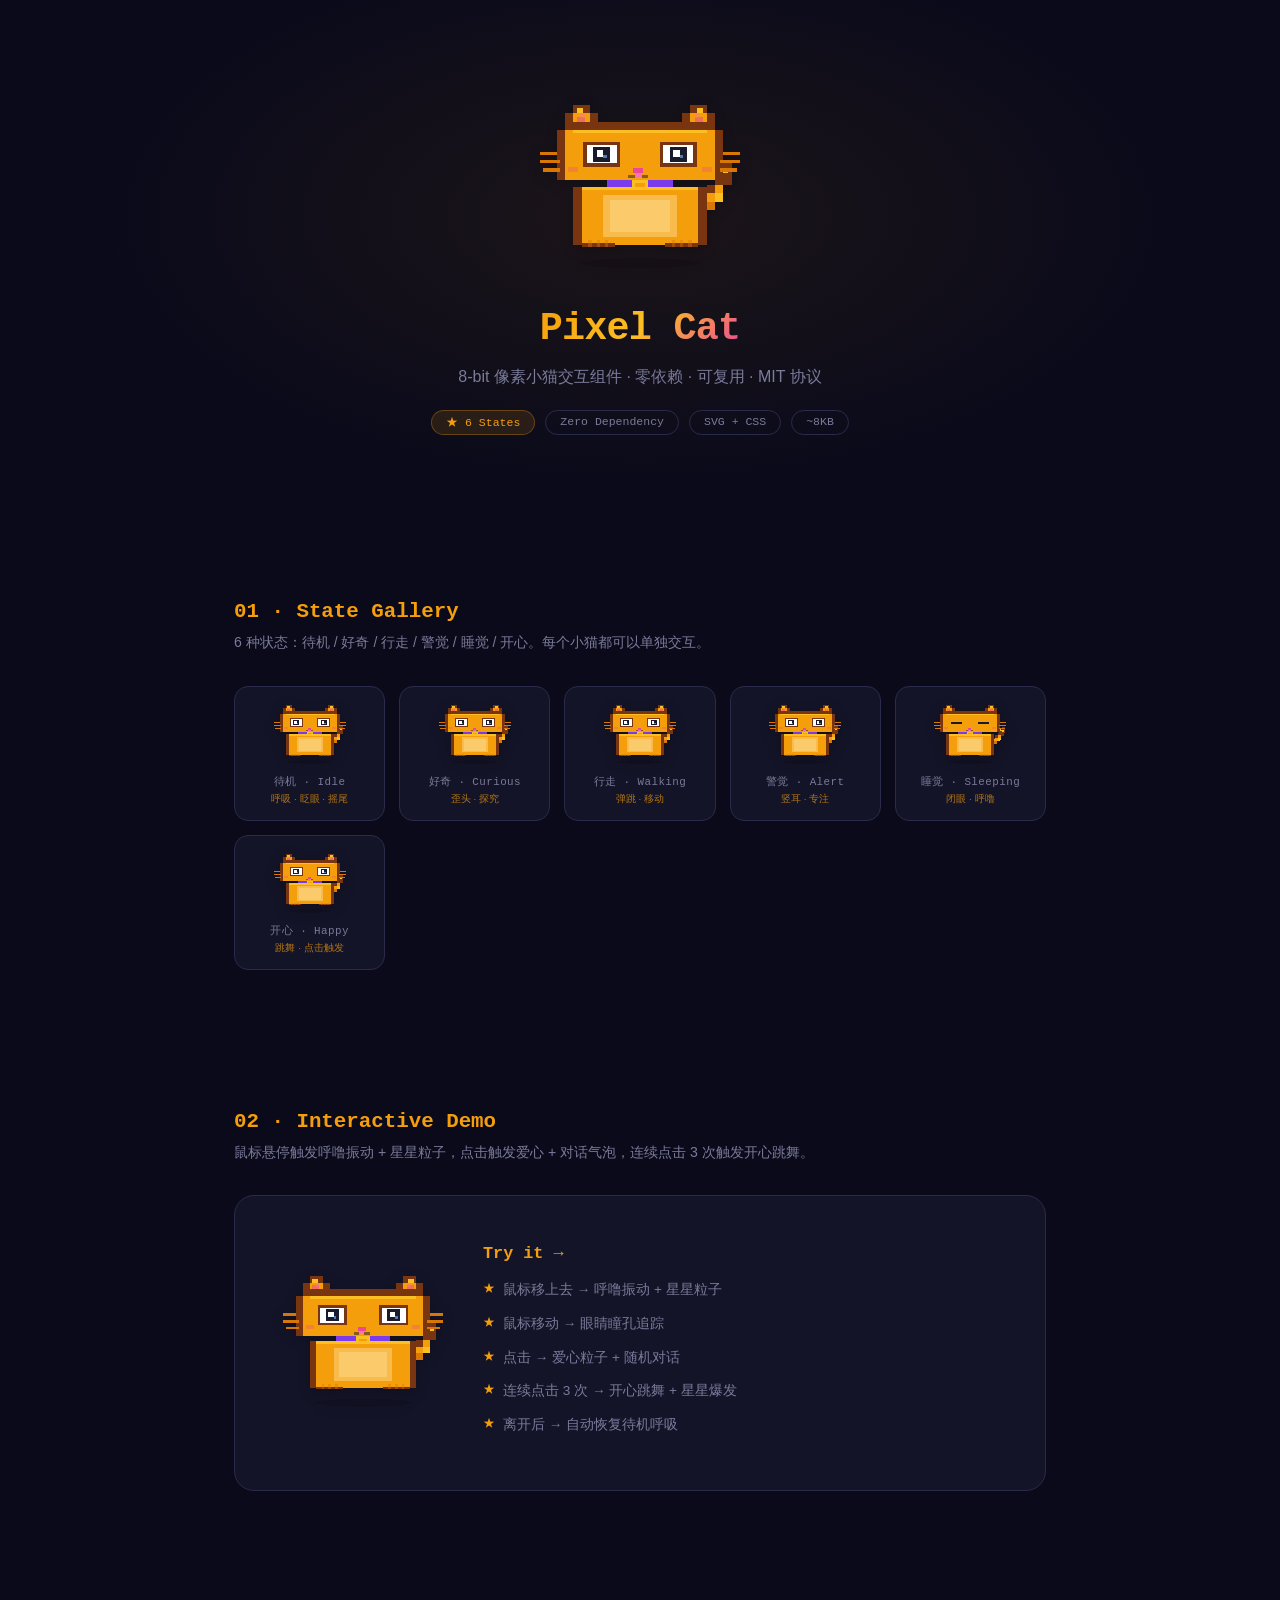
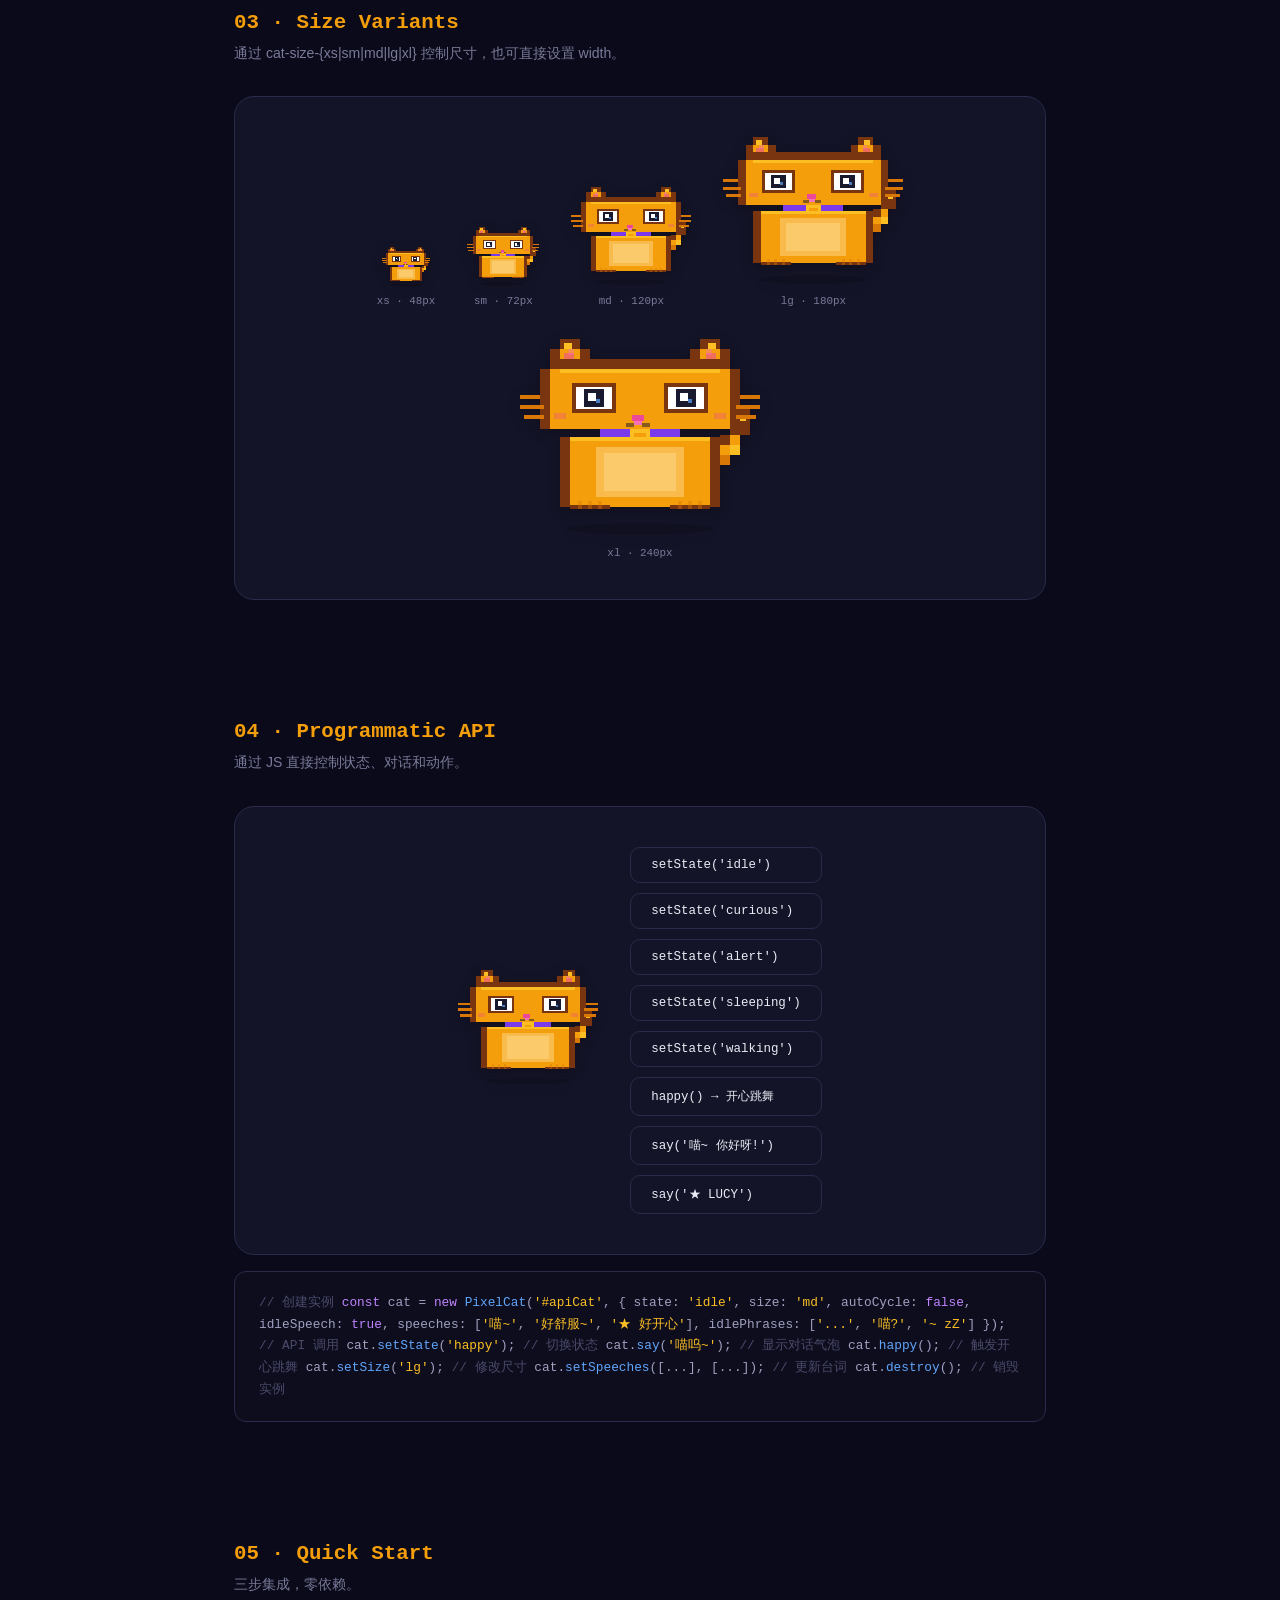
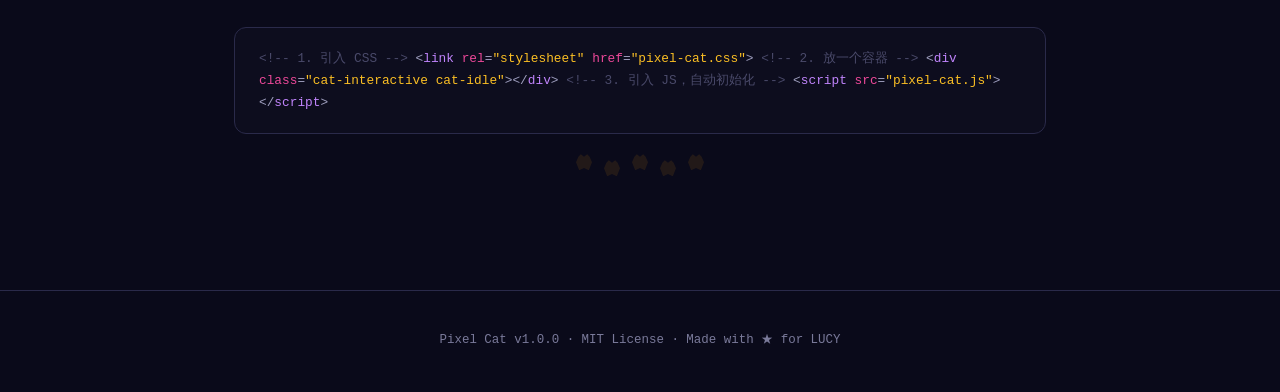
==== index.html @ ea70a4f9 "v1.0.0: 8-bit橘猫像素组件 - 基础版本 - 6种状态: idle/curious/walking/alert/sleeping/happy - 交互: 瞳孔追踪/呼噜振动/爱心粒子/星星" ====
<!DOCTYPE html>
<html lang="zh-CN">
<head>
<meta charset="UTF-8">
<meta name="viewport" content="width=device-width, initial-scale=1.0">
<title>Pixel Cat — 8-bit Interactive Pixel Cat Component</title>
<link rel="stylesheet" href="pixel-cat.css">
<style>
  * { margin: 0; padding: 0; box-sizing: border-box; }
  body {
    background: var(--pc-bg, #0a0a1a);
    color: var(--pc-text, #e8edf5);
    font-family: 'Inter', -apple-system, BlinkMacSystemFont, 'Segoe UI', sans-serif;
    min-height: 100vh;
    overflow-x: hidden;
  }

  /* ===== HERO ===== */
  .hero {
    display: flex;
    flex-direction: column;
    align-items: center;
    justify-content: center;
    min-height: 60vh;
    text-align: center;
    position: relative;
    overflow: hidden;
  }
  .hero-bg {
    position: absolute; inset: 0;
    background: radial-gradient(ellipse at 50% 40%, rgba(245,158,11,0.08), transparent 60%);
    z-index: 0;
  }
  .hero-cat {
    position: relative; z-index: 1;
    margin-bottom: 32px;
  }
  .hero-cat .cat-interactive { width: 200px; }
  .hero h1 {
    font-family: 'JetBrains Mono', 'Courier New', monospace;
    font-size: 2.4rem;
    font-weight: 800;
    letter-spacing: -0.02em;
    background: linear-gradient(135deg, #f59e0b 0%, #fbbf24 50%, #ec4899 100%);
    -webkit-background-clip: text;
    -webkit-text-fill-color: transparent;
    background-clip: text;
    margin-bottom: 12px;
    position: relative; z-index: 1;
  }
  .hero p {
    color: var(--pc-text-muted, #7a7a9a);
    font-size: 1rem;
    max-width: 540px;
    line-height: 1.7;
    position: relative; z-index: 1;
  }
  .hero-badges {
    display: flex; gap: 10px; margin-top: 20px;
    position: relative; z-index: 1;
  }
  .hero-badge {
    padding: 4px 14px;
    border-radius: 20px;
    font-family: 'JetBrains Mono', monospace;
    font-size: 0.72rem;
    border: 1px solid var(--pc-border, #2a2a4a);
    color: var(--pc-text-muted, #7a7a9a);
  }
  .hero-badge.accent {
    background: rgba(245,158,11,0.12);
    border-color: rgba(245,158,11,0.3);
    color: var(--pc-amber, #f59e0b);
  }

  /* ===== SECTIONS ===== */
  .section {
    max-width: 860px;
    margin: 0 auto;
    padding: 60px 24px;
  }
  .section-title {
    font-family: 'JetBrains Mono', 'Courier New', monospace;
    font-size: 1.3rem;
    font-weight: 700;
    color: var(--pc-amber, #f59e0b);
    margin-bottom: 8px;
  }
  .section-desc {
    color: var(--pc-text-muted, #7a7a9a);
    font-size: 0.88rem;
    margin-bottom: 32px;
    line-height: 1.6;
  }

  /* ===== STATES GALLERY ===== */
  #stateGallery { margin-bottom: 20px; }

  /* ===== INTERACTIVE DEMO ===== */
  .demo-area {
    display: flex;
    align-items: center;
    justify-content: center;
    gap: 40px;
    padding: 48px;
    background: var(--pc-bg-card, #141428);
    border: 1px solid var(--pc-border, #2a2a4a);
    border-radius: 20px;
    flex-wrap: wrap;
  }
  .demo-area .cat-interactive { width: 160px; }
  .demo-info {
    flex: 1; min-width: 240px;
  }
  .demo-info h3 {
    font-family: 'JetBrains Mono', monospace;
    font-size: 1.05rem;
    color: var(--pc-amber, #f59e0b);
    margin-bottom: 10px;
  }
  .demo-info ul {
    list-style: none;
    padding: 0;
  }
  .demo-info li {
    color: var(--pc-text-muted, #7a7a9a);
    font-size: 0.85rem;
    padding: 6px 0;
    padding-left: 20px;
    position: relative;
    line-height: 1.6;
  }
  .demo-info li::before {
    content: '★';
    position: absolute; left: 0;
    color: var(--pc-amber, #f59e0b);
    font-size: 0.75rem;
  }

  /* ===== SIZE SHOWCASE ===== */
  .size-row {
    display: flex;
    align-items: flex-end;
    justify-content: center;
    gap: 32px;
    padding: 40px;
    background: var(--pc-bg-card, #141428);
    border: 1px solid var(--pc-border, #2a2a4a);
    border-radius: 20px;
    flex-wrap: wrap;
  }
  .size-item {
    display: flex;
    flex-direction: column;
    align-items: center;
    gap: 8px;
  }
  .size-item span {
    font-family: 'JetBrains Mono', monospace;
    font-size: 0.68rem;
    color: var(--pc-text-muted, #7a7a9a);
  }

  /* ===== API DEMO ===== */
  .api-demo {
    display: flex;
    align-items: center;
    justify-content: center;
    gap: 32px;
    padding: 40px;
    background: var(--pc-bg-card, #141428);
    border: 1px solid var(--pc-border, #2a2a4a);
    border-radius: 20px;
    flex-wrap: wrap;
  }
  .api-cat .cat-interactive { width: 140px; }
  .api-buttons {
    display: flex;
    flex-direction: column;
    gap: 10px;
  }
  .api-btn {
    padding: 10px 20px;
    background: transparent;
    border: 1px solid var(--pc-border, #2a2a4a);
    border-radius: 10px;
    color: var(--pc-text, #e8edf5);
    font-family: 'JetBrains Mono', monospace;
    font-size: 0.78rem;
    cursor: pointer;
    transition: all 0.25s;
    text-align: left;
    white-space: nowrap;
  }
  .api-btn:hover {
    border-color: var(--pc-amber, #f59e0b);
    background: rgba(245,158,11,0.08);
    color: var(--pc-amber, #f59e0b);
    transform: translateX(4px);
  }
  .api-btn:active { transform: translateX(2px) scale(0.97); }

  /* ===== CODE BLOCK ===== */
  .code-block {
    background: #0d0d1e;
    border: 1px solid var(--pc-border, #2a2a4a);
    border-radius: 12px;
    padding: 20px 24px;
    font-family: 'JetBrains Mono', 'Courier New', monospace;
    font-size: 0.8rem;
    line-height: 1.7;
    color: #a0a0c0;
    overflow-x: auto;
    margin-top: 16px;
  }
  .code-block .k { color: #c084fc; }
  .code-block .s { color: #fbbf24; }
  .code-block .c { color: #4a4a6a; }
  .code-block .f { color: #60a5fa; }
  .code-block .n { color: #ec4899; }

  /* ===== FOOTER ===== */
  .footer {
    text-align: center;
    padding: 40px 24px;
    color: var(--pc-text-muted, #7a7a9a);
    font-size: 0.78rem;
    font-family: 'JetBrains Mono', monospace;
    border-top: 1px solid var(--pc-border, #2a2a4a);
    margin-top: 40px;
  }
  .footer a {
    color: var(--pc-amber, #f59e0b);
    text-decoration: none;
  }

  /* ===== PAW TRAIL DECORATION ===== */
  .paw-trail-deco {
    display: flex; gap: 12px; opacity: 0.1;
    justify-content: center;
    margin: 20px 0;
  }

  @media (max-width: 600px) {
    .hero h1 { font-size: 1.6rem; }
    .demo-area, .size-row, .api-demo { padding: 24px; }
  }
</style>
</head>
<body>

<!-- ===== HERO ===== -->
<div class="hero">
  <div class="hero-bg"></div>
  <div class="hero-cat">
    <div class="cat-interactive cat-idle" id="heroCat" data-pc-skip></div>
  </div>
  <h1>Pixel Cat</h1>
  <p>8-bit 像素小猫交互组件 · 零依赖 · 可复用 · MIT 协议</p>
  <div class="hero-badges">
    <span class="hero-badge accent">★ 6 States</span>
    <span class="hero-badge">Zero Dependency</span>
    <span class="hero-badge">SVG + CSS</span>
    <span class="hero-badge">~8KB</span>
  </div>
</div>

<!-- ===== STATE GALLERY ===== -->
<div class="section">
  <div class="section-title">01 · State Gallery</div>
  <p class="section-desc">6 种状态：待机 / 好奇 / 行走 / 警觉 / 睡觉 / 开心。每个小猫都可以单独交互。</p>
  <div id="stateGallery"></div>
</div>

<!-- ===== INTERACTIVE DEMO ===== -->
<div class="section">
  <div class="section-title">02 · Interactive Demo</div>
  <p class="section-desc">鼠标悬停触发呼噜振动 + 星星粒子，点击触发爱心 + 对话气泡，连续点击 3 次触发开心跳舞。</p>
  <div class="demo-area">
    <div class="cat-interactive cat-idle" id="demoCat" style="width:160px" data-pc-skip></div>
    <div class="demo-info">
      <h3>Try it →</h3>
      <ul>
        <li>鼠标移上去 → 呼噜振动 + 星星粒子</li>
        <li>鼠标移动 → 眼睛瞳孔追踪</li>
        <li>点击 → 爱心粒子 + 随机对话</li>
        <li>连续点击 3 次 → 开心跳舞 + 星星爆发</li>
        <li>离开后 → 自动恢复待机呼吸</li>
      </ul>
    </div>
  </div>
</div>

<!-- ===== SIZE VARIANTS ===== -->
<div class="section">
  <div class="section-title">03 · Size Variants</div>
  <p class="section-desc">通过 cat-size-{xs|sm|md|lg|xl} 控制尺寸，也可直接设置 width。</p>
  <div class="size-row">
    <div class="size-item"><div class="cat-interactive cat-idle cat-size-xs"></div><span>xs · 48px</span></div>
    <div class="size-item"><div class="cat-interactive cat-idle cat-size-sm"></div><span>sm · 72px</span></div>
    <div class="size-item"><div class="cat-interactive cat-idle cat-size-md"></div><span>md · 120px</span></div>
    <div class="size-item"><div class="cat-interactive cat-idle cat-size-lg"></div><span>lg · 180px</span></div>
    <div class="size-item"><div class="cat-interactive cat-idle cat-size-xl"></div><span>xl · 240px</span></div>
  </div>
</div>

<!-- ===== API DEMO ===== -->
<div class="section">
  <div class="section-title">04 · Programmatic API</div>
  <p class="section-desc">通过 JS 直接控制状态、对话和动作。</p>
  <div class="api-demo">
    <div class="api-cat">
      <div class="cat-interactive cat-idle" id="apiCat" style="width:140px" data-pc-skip></div>
    </div>
    <div class="api-buttons">
      <button class="api-btn" onclick="apiCat.setState('idle')">setState('idle')</button>
      <button class="api-btn" onclick="apiCat.setState('curious')">setState('curious')</button>
      <button class="api-btn" onclick="apiCat.setState('alert')">setState('alert')</button>
      <button class="api-btn" onclick="apiCat.setState('sleeping')">setState('sleeping')</button>
      <button class="api-btn" onclick="apiCat.setState('walking')">setState('walking')</button>
      <button class="api-btn" onclick="apiCat.happy()">happy() → 开心跳舞</button>
      <button class="api-btn" onclick="apiCat.say('喵~ 你好呀!')">say('喵~ 你好呀!')</button>
      <button class="api-btn" onclick="apiCat.say('★ LUCY')">say('★ LUCY')</button>
    </div>
  </div>
  <div class="code-block">
<span class="c">// 创建实例</span>
<span class="k">const</span> cat = <span class="k">new</span> <span class="f">PixelCat</span>(<span class="s">'#apiCat'</span>, {
  state: <span class="s">'idle'</span>,
  size: <span class="s">'md'</span>,
  autoCycle: <span class="k">false</span>,
  idleSpeech: <span class="k">true</span>,
  speeches: [<span class="s">'喵~'</span>, <span class="s">'好舒服~'</span>, <span class="s">'★ 好开心'</span>],
  idlePhrases: [<span class="s">'...'</span>, <span class="s">'喵?'</span>, <span class="s">'~ zZ'</span>]
});

<span class="c">// API 调用</span>
cat.<span class="f">setState</span>(<span class="s">'happy'</span>);      <span class="c">// 切换状态</span>
cat.<span class="f">say</span>(<span class="s">'喵呜~'</span>);          <span class="c">// 显示对话气泡</span>
cat.<span class="f">happy</span>();               <span class="c">// 触发开心跳舞</span>
cat.<span class="f">setSize</span>(<span class="s">'lg'</span>);          <span class="c">// 修改尺寸</span>
cat.<span class="f">setSpeeches</span>([...], [...]); <span class="c">// 更新台词</span>
cat.<span class="f">destroy</span>();             <span class="c">// 销毁实例</span>
  </div>
</div>

<!-- ===== QUICK START ===== -->
<div class="section">
  <div class="section-title">05 · Quick Start</div>
  <p class="section-desc">三步集成，零依赖。</p>
  <div class="code-block">
<span class="c">&lt;!-- 1. 引入 CSS --&gt;</span>
&lt;<span class="k">link</span> <span class="n">rel</span>=<span class="s">"stylesheet"</span> <span class="n">href</span>=<span class="s">"pixel-cat.css"</span>&gt;

<span class="c">&lt;!-- 2. 放一个容器 --&gt;</span>
&lt;<span class="k">div</span> <span class="n">class</span>=<span class="s">"cat-interactive cat-idle"</span>&gt;&lt;/<span class="k">div</span>&gt;

<span class="c">&lt;!-- 3. 引入 JS，自动初始化 --&gt;</span>
&lt;<span class="k">script</span> <span class="n">src</span>=<span class="s">"pixel-cat.js"</span>&gt;&lt;/<span class="k">script</span>&gt;
  </div>
  <div class="paw-trail-deco">
    <div class="paw-print"></div>
    <div class="paw-print"></div>
    <div class="paw-print"></div>
    <div class="paw-print"></div>
    <div class="paw-print"></div>
  </div>
</div>

<!-- ===== FOOTER ===== -->
<div class="footer">
  Pixel Cat v1.0.0 · MIT License · Made with ★ for LUCY
</div>

<script src="pixel-cat.js"></script>
<script>
  // Hero cat — auto cycle + idle speech
  var heroCat = new PixelCat('#heroCat', {
    state: 'idle',
    autoCycle: true,
    cycleInterval: 6000,
    idleSpeech: true,
    idleSpeechInterval: 8000
  });

  // Demo cat — full interactive (auto-init handles this, but explicit for clarity)
  var demoCat = new PixelCat('#demoCat', {
    state: 'idle',
    idleSpeech: true
  });

  // API demo cat
  var apiCat = new PixelCat('#apiCat', {
    state: 'idle',
    interactive: false,
    eyeTrack: false
  });

  // Build state gallery
  PixelCat.buildGallery('#stateGallery');

  console.log('%c★ Pixel Cat Demo loaded', 'color:#fbbf24;font-weight:bold;font-size:14px');
</script>

</body>
</html>
---- pixel-cat.css ----
/* ============================================
   PIXEL CAT — 8-bit Interactive Pixel Cat Component
   Version: 1.0.0
   License: MIT
   ============================================
   Usage: <link rel="stylesheet" href="pixel-cat.css">
   ============================================ */

/* ===== CSS VARIABLES (Override these to theme) ===== */
:root {
  --pc-amber-dark: #78350f;
  --pc-amber: #f59e0b;
  --pc-amber-light: #fbbf24;
  --pc-amber-pale: #fef3c7;
  --pc-pink: #ec4899;
  --pc-pink-light: #f472b6;
  --pc-purple: #7c3aed;
  --pc-eye-dark: #1a1a2e;
  --pc-eye-blue: #60a5fa;
  --pc-bg: #0a0a1a;
  --pc-bg-card: #141428;
  --pc-border: #2a2a4a;
  --pc-text: #e8edf5;
  --pc-text-muted: #7a7a9a;
}

/* ===== CRISP PIXEL RENDERING ===== */
.pixel-cat-svg {
  display: block;
  shape-rendering: crispEdges;
  -webkit-font-smoothing: none;
}
.pixel-cat-svg rect { shape-rendering: crispEdges; }

/* ===== DROP SHADOW ===== */
.pixel-cat-svg { filter: drop-shadow(0 3px 6px rgba(0,0,0,0.25)); }

/* ===== BODY PART ANIMATIONS ===== */
.cat-body { animation: cat-breathe 2.5s ease-in-out infinite; transform-origin: center bottom; }
.cat-tail { transform-origin: 90px 63px; animation: tail-wag 1.8s ease-in-out infinite; }
.cat-ear-l { animation: ear-twitch-l 5s ease-in-out infinite; transform-origin: 22px 10px; }
.cat-ear-r { animation: ear-twitch-r 5s ease-in-out infinite 0.7s; transform-origin: 95px 10px; }
.eye-open { animation: blink 4s ease-in-out infinite; }
.eye-closed { animation: blink-closed 4s ease-in-out infinite; opacity: 0; }
.cat-whisker-l { animation: whisker-l 3s ease-in-out infinite; transform-origin: 5px 34px; }
.cat-whisker-r { animation: whisker-r 3s ease-in-out infinite; transform-origin: 115px 34px; }

/* ===== KEYFRAMES — IDLE ANIMATIONS ===== */
@keyframes cat-breathe {
  0%, 100% { transform: translateY(0) scaleY(1); }
  50% { transform: translateY(-2px) scaleY(1.04); }
}
@keyframes tail-wag {
  0%, 100% { transform: rotate(-14deg); }
  50% { transform: rotate(20deg); }
}
@keyframes ear-twitch-l {
  0%, 82%, 100% { transform: rotate(0deg); }
  86% { transform: rotate(-9deg); }
  90% { transform: rotate(0deg); }
  93% { transform: rotate(-5deg); }
  96% { transform: rotate(0deg); }
}
@keyframes ear-twitch-r {
  0%, 82%, 100% { transform: rotate(0deg); }
  86% { transform: rotate(9deg); }
  90% { transform: rotate(0deg); }
  93% { transform: rotate(5deg); }
  96% { transform: rotate(0deg); }
}
@keyframes blink {
  0%, 85%, 100% { opacity: 1; }
  89%, 92% { opacity: 0; }
}
@keyframes blink-closed {
  0%, 85%, 100% { opacity: 0; }
  89%, 92% { opacity: 1; }
}
@keyframes whisker-l {
  0%, 100% { transform: rotate(0deg); }
  50% { transform: rotate(-5deg); }
}
@keyframes whisker-r {
  0%, 100% { transform: rotate(0deg); }
  50% { transform: rotate(5deg); }
}

/* ===== STATE VARIANTS ===== */
.cat-idle { animation: cat-breathe 2.5s ease-in-out infinite; }
.cat-walking { animation: cat-walk 0.5s ease-in-out infinite; }
.cat-curious { animation: cat-curious-tilt 1.5s ease-in-out infinite; transform-origin: center bottom; }
.cat-sleeping .eye-open { opacity: 0 !important; animation: none; }
.cat-sleeping .eye-closed { opacity: 1 !important; animation: none; }
.cat-sleeping .cat-body { animation: cat-sleep 3s ease-in-out infinite; }
.cat-sleeping .cat-tail { animation: none; transform: rotate(8deg); }
.cat-alert .cat-ear-l { animation: ear-alert-l 1s ease-in-out infinite; }
.cat-alert .cat-ear-r { animation: ear-alert-r 1s ease-in-out infinite; }
.cat-happy { animation: cat-happy-dance 0.8s ease-in-out infinite; }

@keyframes cat-walk {
  0%, 100% { transform: translateY(0) rotate(-2deg); }
  50% { transform: translateY(-6px) rotate(2deg); }
}
@keyframes cat-curious-tilt {
  0%, 100% { transform: rotate(0deg) translateY(0); }
  30% { transform: rotate(-9deg) translateY(-4px); }
  60% { transform: rotate(-4deg) translateY(-2px); }
}
@keyframes cat-sleep {
  0%, 100% { transform: translateY(0) scaleY(0.96); }
  50% { transform: translateY(2px) scaleY(1.05); }
}
@keyframes ear-alert-l {
  0%, 100% { transform: rotate(-14deg); }
  50% { transform: rotate(-20deg); }
}
@keyframes ear-alert-r {
  0%, 100% { transform: rotate(14deg); }
  50% { transform: rotate(20deg); }
}
@keyframes cat-happy-dance {
  0%, 100% { transform: translateY(0) rotate(0deg); }
  25% { transform: translateY(-10px) rotate(-4deg); }
  75% { transform: translateY(-10px) rotate(4deg); }
}

/* ===== INTERACTIVE WRAPPER ===== */
.cat-interactive {
  position: relative;
  cursor: pointer;
  user-select: none;
  display: inline-block;
  transition: filter 0.3s;
}
.cat-interactive:hover { filter: drop-shadow(0 6px 20px rgba(245,158,11,0.4)); }
.cat-interactive:hover .cat-tail { animation-duration: 0.8s !important; }
.cat-interactive:hover .cat-ear-l { animation-duration: 2s !important; }
.cat-interactive:hover .cat-ear-r { animation-duration: 2s !important; }
.cat-interactive:hover .cat-whisker-l { animation-duration: 1.5s !important; }
.cat-interactive:hover .cat-whisker-r { animation-duration: 1.5s !important; }
.cat-interactive:active .cat-body { transform: scaleY(0.95); }

/* ===== PURR VIBRATION (hover) ===== */
.cat-interactive.cat-purring { animation: cat-purr 0.08s ease-in-out infinite; }
@keyframes cat-purr {
  0%, 100% { transform: translateX(0); }
  50% { transform: translateX(1px); }
}

/* ===== HAPPY BOUNCE (click) ===== */
.cat-interactive.cat-petted .cat-body { animation: cat-happy-bounce 0.7s ease-out !important; }
@keyframes cat-happy-bounce {
  0% { transform: translateY(0) scaleY(1); }
  20% { transform: translateY(-20px) scaleY(1.08); }
  40% { transform: translateY(0) scaleY(0.92); }
  60% { transform: translateY(-10px) scaleY(1.04); }
  80% { transform: translateY(0) scaleY(0.98); }
  100% { transform: translateY(0) scaleY(1); }
}

/* ===== HEART PARTICLES ===== */
.heart-particle {
  position: absolute;
  width: 20px; height: 20px;
  pointer-events: none;
  z-index: 20;
  animation: heart-fly 1.5s ease-out forwards;
}
.heart-particle svg { width: 100%; height: 100%; }
@keyframes heart-fly {
  0% { opacity: 1; transform: translate(0,0) scale(0.3) rotate(-10deg); }
  20% { opacity: 1; transform: translate(var(--hx,0), -20px) scale(1.4) rotate(5deg); }
  100% { opacity: 0; transform: translate(var(--hx,0), -80px) scale(0.4) rotate(20deg); }
}

/* ===== STAR PARTICLES ===== */
.star-particle {
  position: absolute;
  width: 16px; height: 16px;
  pointer-events: none;
  z-index: 20;
  animation: star-fly 1s ease-out forwards;
}
.star-particle svg { width: 100%; height: 100%; }
@keyframes star-fly {
  0% { opacity: 1; transform: translate(0,0) scale(0) rotate(0deg); }
  30% { opacity: 1; transform: translate(var(--sx,0), var(--sy,0)) scale(1.5) rotate(180deg); }
  100% { opacity: 0; transform: translate(var(--sx,0), var(--sy,0)) scale(0.5) rotate(360deg); }
}

/* ===== SPEECH BUBBLE ===== */
.cat-speech {
  position: absolute;
  top: -38px; left: 50%;
  transform: translateX(-50%) translateY(4px);
  background: var(--pc-bg-card, #141428);
  border: 1.5px solid var(--pc-amber, #f59e0b);
  border-radius: 10px;
  padding: 5px 14px;
  font-size: 0.72rem;
  font-family: 'JetBrains Mono', 'Courier New', monospace;
  color: var(--pc-amber, #f59e0b);
  white-space: nowrap;
  opacity: 0;
  transition: opacity 0.3s, transform 0.3s;
  z-index: 20;
  pointer-events: none;
}
.cat-speech::after {
  content: '';
  position: absolute;
  bottom: -7px; left: 50%;
  transform: translateX(-50%);
  border: 7px solid transparent;
  border-top-color: var(--pc-amber, #f59e0b);
  border-bottom: 0;
}
.cat-interactive.cat-talking .cat-speech {
  opacity: 1;
  transform: translateX(-50%) translateY(0);
}

/* ===== PUPIL EYE-TRACKING ===== */
.cat-pupil-l, .cat-pupil-r {
  transition: transform 0.12s ease-out;
}

/* ===== PAW PRINT TRAIL (decorative) ===== */
.paw-trail {
  display: flex; gap: 12px; opacity: 0.15;
  margin: 12px 0;
  animation: paw-march 3s linear infinite;
}
.paw-print {
  width: 16px; height: 16px;
  background: var(--pc-amber, #f59e0b);
  clip-path: polygon(30% 0%, 50% 15%, 70% 0%, 85% 15%, 100% 50%, 80% 100%, 50% 85%, 20% 100%, 0% 50%, 15% 15%);
}
.paw-print:nth-child(even) { transform: translateY(6px); }
@keyframes paw-march {
  0% { opacity: 0.05; transform: translateX(0); }
  50% { opacity: 0.2; }
  100% { opacity: 0.05; transform: translateX(10px); }
}

/* ===== SLEEP Z PARTICLES ===== */
.sleep-z {
  font-family: 'Tektur', sans-serif;
  font-size: 1.2rem;
  color: var(--pc-amber-light, #fbbf24);
  animation: z-float 2.5s ease-out infinite;
}
.sleep-z:nth-child(2) { animation-delay: 0.8s; }
.sleep-z:nth-child(3) { animation-delay: 1.6s; }
@keyframes z-float {
  0% { opacity: 0; transform: translate(0, 0) scale(0.6); }
  20% { opacity: 1; }
  100% { opacity: 0; transform: translate(15px, -30px) scale(1.3); }
}

/* ===== STATE GALLERY (demo grid) ===== */
.cat-state-gallery {
  display: grid;
  grid-template-columns: repeat(auto-fit, minmax(130px, 1fr));
  gap: 14px;
  margin: 28px 0;
}
.cat-state-card {
  display: flex; flex-direction: column; align-items: center;
  padding: 18px 8px 14px;
  background: var(--pc-bg-card, #141428);
  border: 1px solid var(--pc-border, #2a2a4a);
  border-radius: 14px;
  transition: all 0.3s cubic-bezier(0.4,0,0.2,1);
  cursor: pointer;
  position: relative;
  overflow: hidden;
}
.cat-state-card:hover {
  border-color: var(--pc-amber, #f59e0b);
  transform: translateY(-6px) scale(1.04);
  box-shadow: 0 10px 28px rgba(245,158,11,0.14);
}
.cat-state-card:hover .cat-state-bg { opacity: 1; }
.cat-state-card:hover .cat-state-svg { filter: drop-shadow(0 2px 8px rgba(245,158,11,0.3)); }
.cat-state-bg {
  position: absolute; inset: 0;
  background: radial-gradient(ellipse at center, rgba(245,158,11,0.1), transparent 70%);
  opacity: 0; transition: opacity 0.4s;
}
.cat-state-card .cat-state-svg {
  width: 72px; height: auto;
  position: relative; z-index: 1;
  transition: filter 0.3s;
}
.cat-state-card .cat-state-label {
  margin-top: 10px;
  font-family: 'JetBrains Mono', 'Courier New', monospace;
  font-size: 0.68rem;
  color: var(--pc-text-muted, #7a7a9a);
  text-align: center;
  letter-spacing: 0.04em;
  z-index: 1;
}
.cat-state-card .cat-state-sub {
  margin-top: 3px;
  font-size: 0.62rem;
  color: var(--pc-amber, #f59e0b);
  opacity: 0.7;
  z-index: 1;
}

/* ===== SIZE VARIANTS ===== */
.cat-size-xs { width: 48px; }
.cat-size-sm { width: 72px; }
.cat-size-md { width: 120px; }
.cat-size-lg { width: 180px; }
.cat-size-xl { width: 240px; }

/* ===== REDUCED MOTION ===== */
@media (prefers-reduced-motion: reduce) {
  .cat-body, .cat-tail, .cat-ear-l, .cat-ear-r,
  .eye-open, .eye-closed, .cat-whisker-l, .cat-whisker-r,
  .cat-idle, .cat-walking, .cat-curious, .cat-happy,
  .cat-interactive.cat-purring, .paw-trail, .sleep-z {
    animation: none !important;
  }
}
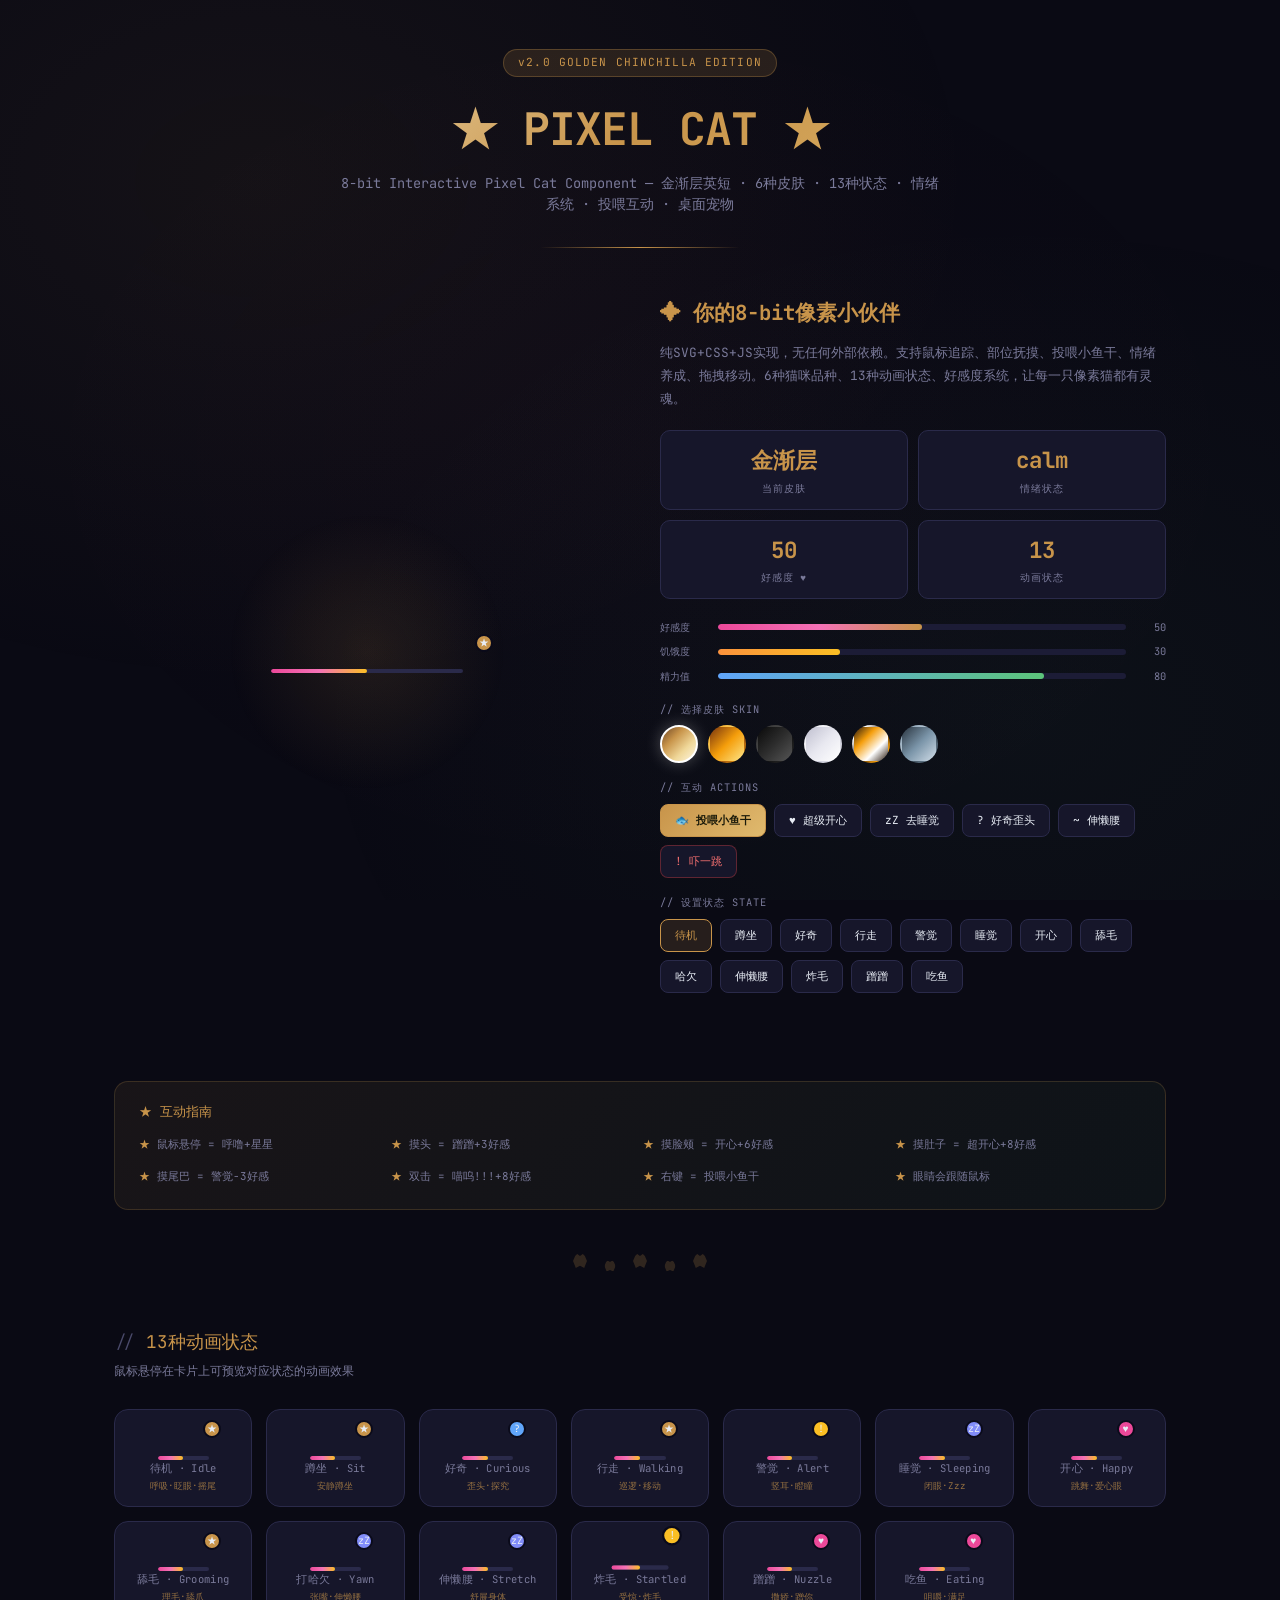
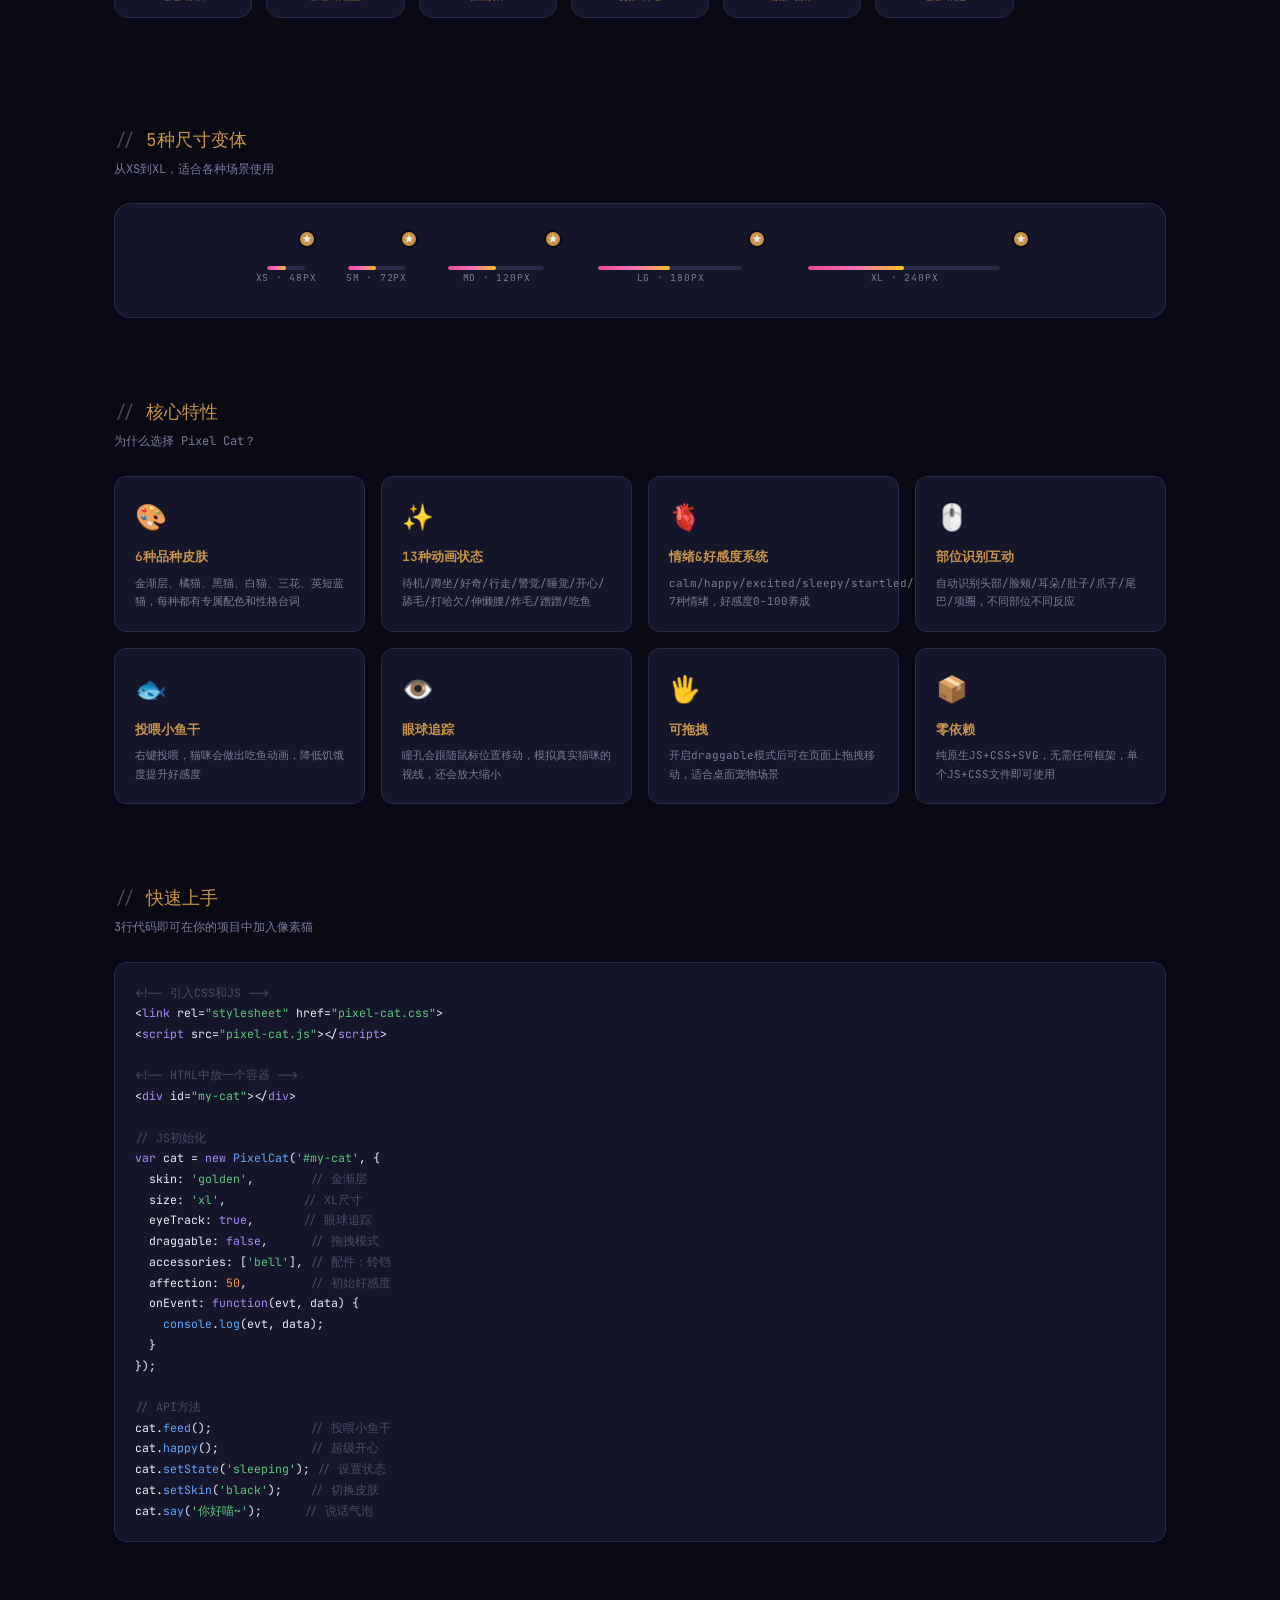
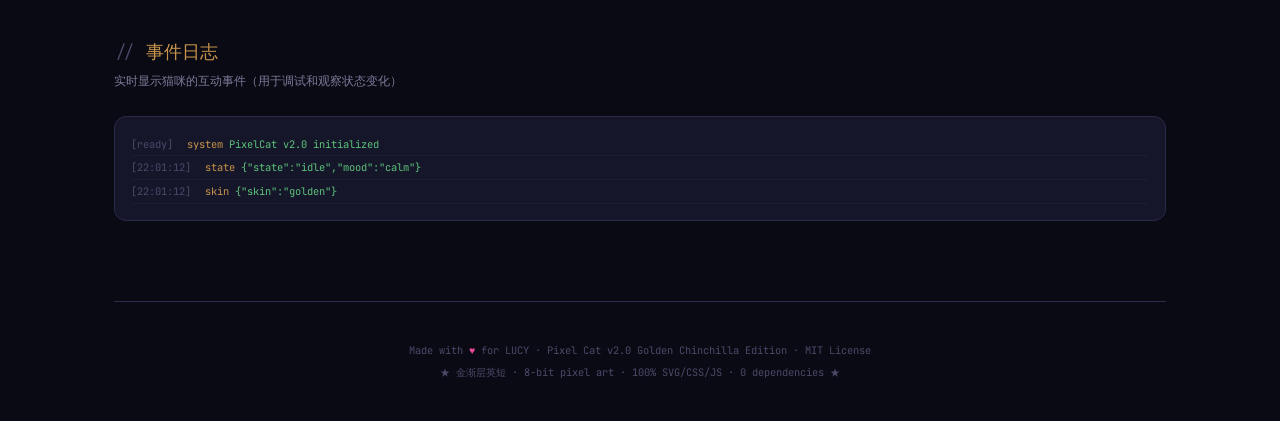
==== commit 1800d6a2: "feat: v2.0.0 Golden Chinchilla Edition 金渐层版 - 视觉: 金渐层英短设计(金色渐变毛发/祖母绿大眼/圆脸胖腮/白手套/红项圈金铃铛/M字纹/尾环) - 皮肤:" ====
--- a/index.html
+++ b/index.html
@@ -1,152 +1,360 @@
+<!-- Generated by Trae Work -->
 <!DOCTYPE html>
 <html lang="zh-CN">
 <head>
 <meta charset="UTF-8">
 <meta name="viewport" content="width=device-width, initial-scale=1.0">
-<title>Pixel Cat — 8-bit Interactive Pixel Cat Component</title>
+<title>★ Pixel Cat v2.0 — Golden Chinchilla Edition</title>
 <link rel="stylesheet" href="pixel-cat.css">
 <style>
+  @import url('https://fonts.googleapis.com/css2?family=JetBrains+Mono:wght@300;400;600;700&display=swap');
+
   * { margin: 0; padding: 0; box-sizing: border-box; }
+
+  :root {
+    --bg-deep: #0a0a14;
+    --bg-main: #0f0f1e;
+    --bg-card: #16162a;
+    --bg-card2: #1c1c36;
+    --border: #2a2a4a;
+    --gold: #c8944a;
+    --gold-light: #e0ba6e;
+    --gold-pale: #f0d89a;
+    --gold-cream: #f8ecc8;
+    --emerald: #5cc47a;
+    --pink: #ec4899;
+    --blue: #60a5fa;
+    --purple: #a78bfa;
+    --orange: #fb923c;
+    --text: #e8edf5;
+    --text-muted: #7a7a9a;
+    --text-dim: #4a4a6a;
+  }
+
+  html { scroll-behavior: smooth; }
+
   body {
-    background: var(--pc-bg, #0a0a1a);
-    color: var(--pc-text, #e8edf5);
-    font-family: 'Inter', -apple-system, BlinkMacSystemFont, 'Segoe UI', sans-serif;
+    font-family: 'JetBrains Mono', 'Courier New', monospace;
+    background: var(--bg-deep);
+    color: var(--text);
+    line-height: 1.6;
     min-height: 100vh;
     overflow-x: hidden;
   }
 
-  /* ===== HERO ===== */
-  .hero {
-    display: flex;
-    flex-direction: column;
-    align-items: center;
-    justify-content: center;
-    min-height: 60vh;
+  /* Starfield background */
+  body::before {
+    content: '';
+    position: fixed; inset: 0;
+    background:
+      radial-gradient(ellipse at 20% 20%, rgba(200,148,74,0.06), transparent 50%),
+      radial-gradient(ellipse at 80% 80%, rgba(92,196,122,0.04), transparent 50%),
+      radial-gradient(ellipse at 50% 50%, rgba(236,72,153,0.02), transparent 70%);
+    pointer-events: none; z-index: 0;
+  }
+
+  .container {
+    max-width: 1100px;
+    margin: 0 auto;
+    padding: 0 24px;
+    position: relative; z-index: 1;
+  }
+
+  /* ===== HEADER ===== */
+  header {
+    padding: 48px 0 32px;
     text-align: center;
     position: relative;
-    overflow: hidden;
-  }
-  .hero-bg {
-    position: absolute; inset: 0;
-    background: radial-gradient(ellipse at 50% 40%, rgba(245,158,11,0.08), transparent 60%);
-    z-index: 0;
-  }
-  .hero-cat {
-    position: relative; z-index: 1;
-    margin-bottom: 32px;
-  }
-  .hero-cat .cat-interactive { width: 200px; }
-  .hero h1 {
-    font-family: 'JetBrains Mono', 'Courier New', monospace;
-    font-size: 2.4rem;
-    font-weight: 800;
-    letter-spacing: -0.02em;
-    background: linear-gradient(135deg, #f59e0b 0%, #fbbf24 50%, #ec4899 100%);
+  }
+  header::after {
+    content: '';
+    position: absolute; bottom: 0; left: 50%;
+    transform: translateX(-50%);
+    width: 200px; height: 1px;
+    background: linear-gradient(90deg, transparent, var(--gold), transparent);
+  }
+  .version-badge {
+    display: inline-block;
+    padding: 4px 14px;
+    background: rgba(200,148,74,0.15);
+    border: 1px solid rgba(200,148,74,0.3);
+    border-radius: 20px;
+    font-size: 0.7rem;
+    color: var(--gold);
+    letter-spacing: 0.1em;
+    margin-bottom: 16px;
+  }
+  h1 {
+    font-size: clamp(1.8rem, 5vw, 2.8rem);
+    font-weight: 700;
+    background: linear-gradient(135deg, var(--gold-cream), var(--gold), var(--gold-light));
     -webkit-background-clip: text;
     -webkit-text-fill-color: transparent;
     background-clip: text;
+    margin-bottom: 8px;
+    letter-spacing: -0.02em;
+  }
+  .subtitle {
+    font-size: 0.85rem;
+    color: var(--text-muted);
+    max-width: 600px;
+    margin: 0 auto;
+  }
+
+  /* ===== HERO SECTION ===== */
+  .hero {
+    display: grid;
+    grid-template-columns: 1fr 1fr;
+    gap: 40px;
+    align-items: center;
+    padding: 48px 0;
+  }
+  @media (max-width: 768px) {
+    .hero { grid-template-columns: 1fr; text-align: center; }
+  }
+
+  .hero-cat-stage {
+    display: flex;
+    justify-content: center;
+    align-items: center;
+    position: relative;
+    min-height: 280px;
+  }
+  .hero-cat-stage::before {
+    content: '';
+    position: absolute;
+    width: 280px; height: 280px;
+    border-radius: 50%;
+    background: radial-gradient(circle, rgba(200,148,74,0.12), transparent 70%);
+    animation: glow-pulse 4s ease-in-out infinite;
+  }
+  @keyframes glow-pulse {
+    0%, 100% { opacity: 0.6; transform: scale(1); }
+    50% { opacity: 1; transform: scale(1.05); }
+  }
+
+  .hero-info h2 {
+    font-size: 1.3rem;
+    color: var(--gold);
     margin-bottom: 12px;
-    position: relative; z-index: 1;
-  }
-  .hero p {
-    color: var(--pc-text-muted, #7a7a9a);
-    font-size: 1rem;
-    max-width: 540px;
-    line-height: 1.7;
-    position: relative; z-index: 1;
-  }
-  .hero-badges {
-    display: flex; gap: 10px; margin-top: 20px;
-    position: relative; z-index: 1;
-  }
-  .hero-badge {
-    padding: 4px 14px;
-    border-radius: 20px;
-    font-family: 'JetBrains Mono', monospace;
-    font-size: 0.72rem;
-    border: 1px solid var(--pc-border, #2a2a4a);
-    color: var(--pc-text-muted, #7a7a9a);
-  }
-  .hero-badge.accent {
-    background: rgba(245,158,11,0.12);
-    border-color: rgba(245,158,11,0.3);
-    color: var(--pc-amber, #f59e0b);
-  }
-
-  /* ===== SECTIONS ===== */
-  .section {
-    max-width: 860px;
-    margin: 0 auto;
-    padding: 60px 24px;
-  }
+  }
+  .hero-info p {
+    font-size: 0.8rem;
+    color: var(--text-muted);
+    margin-bottom: 20px;
+    line-height: 1.8;
+  }
+  .hero-stats {
+    display: grid;
+    grid-template-columns: repeat(2, 1fr);
+    gap: 10px;
+    margin-bottom: 20px;
+  }
+  .stat-card {
+    background: var(--bg-card);
+    border: 1px solid var(--border);
+    border-radius: 10px;
+    padding: 12px;
+    text-align: center;
+  }
+  .stat-val {
+    font-size: 1.4rem;
+    font-weight: 700;
+    color: var(--gold);
+  }
+  .stat-label {
+    font-size: 0.6rem;
+    color: var(--text-muted);
+    text-transform: uppercase;
+    letter-spacing: 0.08em;
+    margin-top: 2px;
+  }
+
+  /* ===== CONTROLS ===== */
+  .control-group {
+    margin-bottom: 16px;
+  }
+  .control-label {
+    font-size: 0.65rem;
+    color: var(--text-muted);
+    text-transform: uppercase;
+    letter-spacing: 0.1em;
+    margin-bottom: 8px;
+  }
+  .skin-picker {
+    display: flex;
+    gap: 10px;
+    flex-wrap: wrap;
+  }
+  .skin-swatch {
+    width: 38px; height: 38px;
+    border-radius: 50%;
+    cursor: pointer;
+    border: 2px solid transparent;
+    transition: all 0.25s;
+    position: relative;
+  }
+  .skin-swatch:hover { transform: scale(1.2); }
+  .skin-swatch.active {
+    border-color: #fff;
+    box-shadow: 0 0 16px rgba(255,255,255,0.25);
+  }
+  .skin-swatch-tip {
+    position: absolute;
+    bottom: -20px; left: 50%;
+    transform: translateX(-50%);
+    font-size: 0.55rem;
+    color: var(--text-muted);
+    white-space: nowrap;
+    opacity: 0;
+    pointer-events: none;
+    transition: opacity 0.2s;
+  }
+  .skin-swatch:hover .skin-swatch-tip { opacity: 1; }
+
+  .btn-row {
+    display: flex;
+    gap: 8px;
+    flex-wrap: wrap;
+  }
+  .btn {
+    padding: 8px 14px;
+    background: var(--bg-card);
+    border: 1px solid var(--border);
+    border-radius: 8px;
+    color: var(--text);
+    font-family: inherit;
+    font-size: 0.7rem;
+    cursor: pointer;
+    transition: all 0.2s;
+  }
+  .btn:hover {
+    border-color: var(--gold);
+    color: var(--gold);
+    background: rgba(200,148,74,0.08);
+  }
+  .btn.active {
+    background: rgba(200,148,74,0.15);
+    border-color: var(--gold);
+    color: var(--gold);
+  }
+  .btn.primary {
+    background: linear-gradient(135deg, var(--gold), var(--gold-light));
+    border-color: var(--gold);
+    color: #1a1a0a;
+    font-weight: 600;
+  }
+  .btn.primary:hover {
+    background: linear-gradient(135deg, var(--gold-light), var(--gold-pale));
+    color: #1a1a0a;
+  }
+  .btn.danger { border-color: #ef444455; color: #f87171; }
+  .btn.danger:hover { border-color: #ef4444; background: rgba(239,68,68,0.1); color: #fca5a5; }
+
+  /* Status meters */
+  .meters { display: flex; flex-direction: column; gap: 8px; margin-bottom: 16px; }
+  .meter-row {
+    display: flex; align-items: center; gap: 8px;
+    font-size: 0.65rem;
+  }
+  .meter-label { width: 50px; color: var(--text-muted); }
+  .meter-bar {
+    flex: 1; height: 6px;
+    background: var(--bg-card2);
+    border-radius: 3px;
+    overflow: hidden;
+  }
+  .meter-fill {
+    height: 100%;
+    border-radius: 3px;
+    transition: width 0.5s ease-out;
+  }
+  .meter-fill.affection { background: linear-gradient(90deg, var(--pink), #f472b6, var(--gold)); }
+  .meter-fill.hunger { background: linear-gradient(90deg, var(--orange), #fbbf24); }
+  .meter-fill.energy { background: linear-gradient(90deg, var(--blue), var(--emerald)); }
+  .meter-val { width: 32px; text-align: right; color: var(--text-muted); }
+
+  /* ===== SECTION ===== */
+  section { padding: 40px 0; }
   .section-title {
-    font-family: 'JetBrains Mono', 'Courier New', monospace;
-    font-size: 1.3rem;
-    font-weight: 700;
-    color: var(--pc-amber, #f59e0b);
-    margin-bottom: 8px;
-  }
-  .section-desc {
-    color: var(--pc-text-muted, #7a7a9a);
-    font-size: 0.88rem;
-    margin-bottom: 32px;
-    line-height: 1.6;
-  }
-
-  /* ===== STATES GALLERY ===== */
-  #stateGallery { margin-bottom: 20px; }
-
-  /* ===== INTERACTIVE DEMO ===== */
-  .demo-area {
+    font-size: 1.1rem;
+    color: var(--gold);
+    margin-bottom: 6px;
     display: flex;
     align-items: center;
-    justify-content: center;
-    gap: 40px;
-    padding: 48px;
-    background: var(--pc-bg-card, #141428);
-    border: 1px solid var(--pc-border, #2a2a4a);
-    border-radius: 20px;
-    flex-wrap: wrap;
-  }
-  .demo-area .cat-interactive { width: 160px; }
-  .demo-info {
-    flex: 1; min-width: 240px;
-  }
-  .demo-info h3 {
-    font-family: 'JetBrains Mono', monospace;
-    font-size: 1.05rem;
-    color: var(--pc-amber, #f59e0b);
-    margin-bottom: 10px;
-  }
-  .demo-info ul {
-    list-style: none;
-    padding: 0;
-  }
-  .demo-info li {
-    color: var(--pc-text-muted, #7a7a9a);
-    font-size: 0.85rem;
-    padding: 6px 0;
-    padding-left: 20px;
+    gap: 10px;
+  }
+  .section-title::before {
+    content: '//';
+    color: var(--text-dim);
+    font-weight: 300;
+  }
+  .section-desc {
+    font-size: 0.75rem;
+    color: var(--text-muted);
+    margin-bottom: 24px;
+  }
+
+  /* ===== STATE GALLERY ===== */
+  .cat-state-gallery {
+    display: grid;
+    grid-template-columns: repeat(auto-fill, minmax(130px, 1fr));
+    gap: 14px;
+  }
+  .cat-state-card {
+    display: flex; flex-direction: column; align-items: center;
+    padding: 16px 8px 12px;
+    background: var(--bg-card);
+    border: 1px solid var(--border);
+    border-radius: 14px;
+    transition: all 0.3s cubic-bezier(0.4,0,0.2,1);
+    cursor: pointer;
     position: relative;
-    line-height: 1.6;
-  }
-  .demo-info li::before {
-    content: '★';
-    position: absolute; left: 0;
-    color: var(--pc-amber, #f59e0b);
-    font-size: 0.75rem;
+    overflow: hidden;
+  }
+  .cat-state-card:hover {
+    border-color: var(--gold);
+    transform: translateY(-6px) scale(1.03);
+    box-shadow: 0 10px 28px rgba(200,148,74,0.15);
+  }
+  .cat-state-card:hover .cat-state-bg { opacity: 1; }
+  .cat-state-card:hover .cat-state-svg { filter: drop-shadow(0 2px 10px rgba(200,148,74,0.3)); }
+  .cat-state-bg {
+    position: absolute; inset: 0;
+    background: radial-gradient(ellipse at center, rgba(200,148,74,0.1), transparent 70%);
+    opacity: 0; transition: opacity 0.4s;
+  }
+  .cat-state-card .cat-state-svg {
+    width: 64px; height: auto;
+    position: relative; z-index: 1;
+    transition: filter 0.3s;
+  }
+  .cat-state-card .cat-state-label {
+    margin-top: 8px;
+    font-size: 0.66rem;
+    color: var(--text-muted);
+    text-align: center;
+    letter-spacing: 0.03em;
+    z-index: 1;
+  }
+  .cat-state-card .cat-state-sub {
+    margin-top: 2px;
+    font-size: 0.58rem;
+    color: var(--gold);
+    opacity: 0.7;
+    z-index: 1;
   }
 
   /* ===== SIZE SHOWCASE ===== */
-  .size-row {
+  .size-showcase {
     display: flex;
     align-items: flex-end;
     justify-content: center;
-    gap: 32px;
-    padding: 40px;
-    background: var(--pc-bg-card, #141428);
-    border: 1px solid var(--pc-border, #2a2a4a);
-    border-radius: 20px;
+    gap: 24px;
+    padding: 32px 0;
+    background: var(--bg-card);
+    border: 1px solid var(--border);
+    border-radius: 16px;
     flex-wrap: wrap;
   }
   .size-item {
@@ -155,251 +363,512 @@
     align-items: center;
     gap: 8px;
   }
-  .size-item span {
-    font-family: 'JetBrains Mono', monospace;
+  .size-label {
+    font-size: 0.6rem;
+    color: var(--text-muted);
+    text-transform: uppercase;
+    letter-spacing: 0.08em;
+  }
+
+  /* ===== FEATURE GRID ===== */
+  .feature-grid {
+    display: grid;
+    grid-template-columns: repeat(auto-fill, minmax(220px, 1fr));
+    gap: 16px;
+  }
+  .feature-card {
+    background: var(--bg-card);
+    border: 1px solid var(--border);
+    border-radius: 12px;
+    padding: 20px;
+    transition: all 0.3s;
+  }
+  .feature-card:hover {
+    border-color: var(--gold);
+    transform: translateY(-3px);
+    box-shadow: 0 8px 24px rgba(0,0,0,0.3);
+  }
+  .feature-icon {
+    font-size: 1.6rem;
+    margin-bottom: 10px;
+  }
+  .feature-title {
+    font-size: 0.8rem;
+    font-weight: 600;
+    color: var(--gold);
+    margin-bottom: 6px;
+  }
+  .feature-desc {
     font-size: 0.68rem;
-    color: var(--pc-text-muted, #7a7a9a);
-  }
-
-  /* ===== API DEMO ===== */
-  .api-demo {
-    display: flex;
-    align-items: center;
-    justify-content: center;
-    gap: 32px;
-    padding: 40px;
-    background: var(--pc-bg-card, #141428);
-    border: 1px solid var(--pc-border, #2a2a4a);
-    border-radius: 20px;
-    flex-wrap: wrap;
-  }
-  .api-cat .cat-interactive { width: 140px; }
-  .api-buttons {
-    display: flex;
-    flex-direction: column;
-    gap: 10px;
-  }
-  .api-btn {
-    padding: 10px 20px;
-    background: transparent;
-    border: 1px solid var(--pc-border, #2a2a4a);
-    border-radius: 10px;
-    color: var(--pc-text, #e8edf5);
-    font-family: 'JetBrains Mono', monospace;
-    font-size: 0.78rem;
-    cursor: pointer;
-    transition: all 0.25s;
-    text-align: left;
-    white-space: nowrap;
-  }
-  .api-btn:hover {
-    border-color: var(--pc-amber, #f59e0b);
-    background: rgba(245,158,11,0.08);
-    color: var(--pc-amber, #f59e0b);
-    transform: translateX(4px);
-  }
-  .api-btn:active { transform: translateX(2px) scale(0.97); }
+    color: var(--text-muted);
+    line-height: 1.7;
+  }
 
   /* ===== CODE BLOCK ===== */
   .code-block {
-    background: #0d0d1e;
-    border: 1px solid var(--pc-border, #2a2a4a);
+    background: var(--bg-card);
+    border: 1px solid var(--border);
     border-radius: 12px;
+    padding: 20px;
+    overflow-x: auto;
+    margin: 16px 0;
+  }
+  .code-block pre {
+    font-family: 'JetBrains Mono', monospace;
+    font-size: 0.72rem;
+    line-height: 1.8;
+    color: var(--text);
+  }
+  .code-block .cm { color: var(--text-dim); }
+  .code-block .kw { color: var(--purple); }
+  .code-block .str { color: var(--emerald); }
+  .code-block .fn { color: var(--blue); }
+  .code-block .num { color: var(--orange); }
+
+  /* ===== INTERACTION TIPS ===== */
+  .tips {
+    background: linear-gradient(135deg, rgba(200,148,74,0.08), rgba(92,196,122,0.05));
+    border: 1px solid rgba(200,148,74,0.2);
+    border-radius: 14px;
     padding: 20px 24px;
-    font-family: 'JetBrains Mono', 'Courier New', monospace;
+    margin: 24px 0;
+  }
+  .tips-title {
     font-size: 0.8rem;
-    line-height: 1.7;
-    color: #a0a0c0;
-    overflow-x: auto;
-    margin-top: 16px;
-  }
-  .code-block .k { color: #c084fc; }
-  .code-block .s { color: #fbbf24; }
-  .code-block .c { color: #4a4a6a; }
-  .code-block .f { color: #60a5fa; }
-  .code-block .n { color: #ec4899; }
+    color: var(--gold);
+    margin-bottom: 10px;
+  }
+  .tips ul {
+    list-style: none;
+    display: grid;
+    grid-template-columns: repeat(auto-fill, minmax(200px, 1fr));
+    gap: 6px;
+  }
+  .tips li {
+    font-size: 0.68rem;
+    color: var(--text-muted);
+    padding: 4px 0;
+  }
+  .tips li::before {
+    content: '★ ';
+    color: var(--gold);
+  }
+
+  /* ===== EVENT LOG ===== */
+  .event-log {
+    background: var(--bg-card);
+    border: 1px solid var(--border);
+    border-radius: 12px;
+    padding: 16px;
+    max-height: 200px;
+    overflow-y: auto;
+    font-size: 0.65rem;
+    font-family: 'JetBrains Mono', monospace;
+  }
+  .event-log::-webkit-scrollbar { width: 4px; }
+  .event-log::-webkit-scrollbar-track { background: transparent; }
+  .event-log::-webkit-scrollbar-thumb { background: var(--border); border-radius: 2px; }
+  .log-entry {
+    padding: 3px 0;
+    color: var(--text-muted);
+    border-bottom: 1px solid rgba(255,255,255,0.03);
+  }
+  .log-entry .ts { color: var(--text-dim); margin-right: 8px; }
+  .log-entry .evt { color: var(--gold); }
+  .log-entry .dat { color: var(--emerald); }
 
   /* ===== FOOTER ===== */
-  .footer {
+  footer {
     text-align: center;
-    padding: 40px 24px;
-    color: var(--pc-text-muted, #7a7a9a);
-    font-size: 0.78rem;
-    font-family: 'JetBrains Mono', monospace;
-    border-top: 1px solid var(--pc-border, #2a2a4a);
+    padding: 40px 0;
+    border-top: 1px solid var(--border);
     margin-top: 40px;
   }
-  .footer a {
-    color: var(--pc-amber, #f59e0b);
-    text-decoration: none;
-  }
+  footer p {
+    font-size: 0.65rem;
+    color: var(--text-dim);
+  }
+  footer .heart { color: var(--pink); }
 
   /* ===== PAW TRAIL DECORATION ===== */
-  .paw-trail-deco {
-    display: flex; gap: 12px; opacity: 0.1;
+  .paw-divider {
+    display: flex;
     justify-content: center;
-    margin: 20px 0;
-  }
-
-  @media (max-width: 600px) {
-    .hero h1 { font-size: 1.6rem; }
-    .demo-area, .size-row, .api-demo { padding: 24px; }
-  }
+    gap: 16px;
+    padding: 20px 0;
+    opacity: 0.2;
+  }
+  .paw-divider .paw {
+    width: 14px; height: 14px;
+    background: var(--gold);
+    clip-path: polygon(30% 0%, 50% 15%, 70% 0%, 85% 15%, 100% 50%, 80% 100%, 50% 85%, 20% 100%, 0% 50%, 15% 15%);
+  }
+  .paw-divider .paw:nth-child(even) { transform: translateY(5px) scale(0.8); }
 </style>
 </head>
 <body>
 
-<!-- ===== HERO ===== -->
-<div class="hero">
-  <div class="hero-bg"></div>
-  <div class="hero-cat">
-    <div class="cat-interactive cat-idle" id="heroCat" data-pc-skip></div>
+<div class="container">
+
+  <!-- HEADER -->
+  <header>
+    <div class="version-badge">v2.0 GOLDEN CHINCHILLA EDITION</div>
+    <h1>★ PIXEL CAT ★</h1>
+    <p class="subtitle">8-bit Interactive Pixel Cat Component — 金渐层英短 · 6种皮肤 · 13种状态 · 情绪系统 · 投喂互动 · 桌面宠物</p>
+  </header>
+
+  <!-- HERO -->
+  <section class="hero">
+    <div class="hero-cat-stage">
+      <div id="hero-cat" class="cat-size-xl"></div>
+    </div>
+    <div class="hero-info">
+      <h2>✦ 你的8-bit像素小伙伴</h2>
+      <p>纯SVG+CSS+JS实现，无任何外部依赖。支持鼠标追踪、部位抚摸、投喂小鱼干、情绪养成、拖拽移动。6种猫咪品种、13种动画状态、好感度系统，让每一只像素猫都有灵魂。</p>
+
+      <div class="hero-stats">
+        <div class="stat-card">
+          <div class="stat-val" id="stat-skin">金渐层</div>
+          <div class="stat-label">当前皮肤</div>
+        </div>
+        <div class="stat-card">
+          <div class="stat-val" id="stat-mood">calm</div>
+          <div class="stat-label">情绪状态</div>
+        </div>
+        <div class="stat-card">
+          <div class="stat-val" id="stat-affections">50</div>
+          <div class="stat-label">好感度 ♥</div>
+        </div>
+        <div class="stat-card">
+          <div class="stat-val">13</div>
+          <div class="stat-label">动画状态</div>
+        </div>
+      </div>
+
+      <!-- Meters -->
+      <div class="meters">
+        <div class="meter-row">
+          <span class="meter-label">好感度</span>
+          <div class="meter-bar"><div class="meter-fill affection" id="meter-affection" style="width:50%"></div></div>
+          <span class="meter-val" id="meter-affection-val">50</span>
+        </div>
+        <div class="meter-row">
+          <span class="meter-label">饥饿度</span>
+          <div class="meter-bar"><div class="meter-fill hunger" id="meter-hunger" style="width:30%"></div></div>
+          <span class="meter-val" id="meter-hunger-val">30</span>
+        </div>
+        <div class="meter-row">
+          <span class="meter-label">精力值</span>
+          <div class="meter-bar"><div class="meter-fill energy" id="meter-energy" style="width:80%"></div></div>
+          <span class="meter-val" id="meter-energy-val">80</span>
+        </div>
+      </div>
+
+      <!-- Skin Picker -->
+      <div class="control-group">
+        <div class="control-label">// 选择皮肤 skin</div>
+        <div class="skin-picker" id="skin-picker"></div>
+      </div>
+
+      <!-- Action Buttons -->
+      <div class="control-group">
+        <div class="control-label">// 互动 actions</div>
+        <div class="btn-row">
+          <button class="btn primary" onclick="heroCat.feed()">🐟 投喂小鱼干</button>
+          <button class="btn" onclick="heroCat.happy()">♥ 超级开心</button>
+          <button class="btn" onclick="heroCat.setState('sleeping')">zZ 去睡觉</button>
+          <button class="btn" onclick="heroCat.setState('curious')">? 好奇歪头</button>
+          <button class="btn" onclick="heroCat.setState('stretch')">~ 伸懒腰</button>
+          <button class="btn danger" onclick="heroCat.setState('puffed')">! 吓一跳</button>
+        </div>
+      </div>
+
+      <!-- State buttons -->
+      <div class="control-group">
+        <div class="control-label">// 设置状态 state</div>
+        <div class="btn-row" id="state-btns"></div>
+      </div>
+    </div>
+  </section>
+
+  <!-- TIPS -->
+  <div class="tips">
+    <div class="tips-title">★ 互动指南</div>
+    <ul>
+      <li>鼠标悬停 = 呼噜+星星</li>
+      <li>摸头 = 蹭蹭+3好感</li>
+      <li>摸脸颊 = 开心+6好感</li>
+      <li>摸肚子 = 超开心+8好感</li>
+      <li>摸尾巴 = 警觉-3好感</li>
+      <li>双击 = 喵呜!!!+8好感</li>
+      <li>右键 = 投喂小鱼干</li>
+      <li>眼睛会跟随鼠标</li>
+    </ul>
   </div>
-  <h1>Pixel Cat</h1>
-  <p>8-bit 像素小猫交互组件 · 零依赖 · 可复用 · MIT 协议</p>
-  <div class="hero-badges">
-    <span class="hero-badge accent">★ 6 States</span>
-    <span class="hero-badge">Zero Dependency</span>
-    <span class="hero-badge">SVG + CSS</span>
-    <span class="hero-badge">~8KB</span>
+
+  <div class="paw-divider">
+    <div class="paw"></div><div class="paw"></div><div class="paw"></div><div class="paw"></div><div class="paw"></div>
   </div>
-</div>
-
-<!-- ===== STATE GALLERY ===== -->
-<div class="section">
-  <div class="section-title">01 · State Gallery</div>
-  <p class="section-desc">6 种状态：待机 / 好奇 / 行走 / 警觉 / 睡觉 / 开心。每个小猫都可以单独交互。</p>
-  <div id="stateGallery"></div>
-</div>
-
-<!-- ===== INTERACTIVE DEMO ===== -->
-<div class="section">
-  <div class="section-title">02 · Interactive Demo</div>
-  <p class="section-desc">鼠标悬停触发呼噜振动 + 星星粒子，点击触发爱心 + 对话气泡，连续点击 3 次触发开心跳舞。</p>
-  <div class="demo-area">
-    <div class="cat-interactive cat-idle" id="demoCat" style="width:160px" data-pc-skip></div>
-    <div class="demo-info">
-      <h3>Try it →</h3>
-      <ul>
-        <li>鼠标移上去 → 呼噜振动 + 星星粒子</li>
-        <li>鼠标移动 → 眼睛瞳孔追踪</li>
-        <li>点击 → 爱心粒子 + 随机对话</li>
-        <li>连续点击 3 次 → 开心跳舞 + 星星爆发</li>
-        <li>离开后 → 自动恢复待机呼吸</li>
-      </ul>
+
+  <!-- STATE GALLERY -->
+  <section>
+    <div class="section-title">13种动画状态</div>
+    <div class="section-desc">鼠标悬停在卡片上可预览对应状态的动画效果</div>
+    <div id="state-gallery"></div>
+  </section>
+
+  <!-- SIZES -->
+  <section>
+    <div class="section-title">5种尺寸变体</div>
+    <div class="section-desc">从XS到XL，适合各种场景使用</div>
+    <div class="size-showcase">
+      <div class="size-item">
+        <div class="cat-size-xs" data-cat="size-xs"></div>
+        <div class="size-label">XS · 48px</div>
+      </div>
+      <div class="size-item">
+        <div class="cat-size-sm" data-cat="size-sm"></div>
+        <div class="size-label">SM · 72px</div>
+      </div>
+      <div class="size-item">
+        <div class="cat-size-md" data-cat="size-md"></div>
+        <div class="size-label">MD · 120px</div>
+      </div>
+      <div class="size-item">
+        <div class="cat-size-lg" data-cat="size-lg"></div>
+        <div class="size-label">LG · 180px</div>
+      </div>
+      <div class="size-item">
+        <div class="cat-size-xl" data-cat="size-xl"></div>
+        <div class="size-label">XL · 240px</div>
+      </div>
     </div>
-  </div>
-</div>
-
-<!-- ===== SIZE VARIANTS ===== -->
-<div class="section">
-  <div class="section-title">03 · Size Variants</div>
-  <p class="section-desc">通过 cat-size-{xs|sm|md|lg|xl} 控制尺寸，也可直接设置 width。</p>
-  <div class="size-row">
-    <div class="size-item"><div class="cat-interactive cat-idle cat-size-xs"></div><span>xs · 48px</span></div>
-    <div class="size-item"><div class="cat-interactive cat-idle cat-size-sm"></div><span>sm · 72px</span></div>
-    <div class="size-item"><div class="cat-interactive cat-idle cat-size-md"></div><span>md · 120px</span></div>
-    <div class="size-item"><div class="cat-interactive cat-idle cat-size-lg"></div><span>lg · 180px</span></div>
-    <div class="size-item"><div class="cat-interactive cat-idle cat-size-xl"></div><span>xl · 240px</span></div>
-  </div>
-</div>
-
-<!-- ===== API DEMO ===== -->
-<div class="section">
-  <div class="section-title">04 · Programmatic API</div>
-  <p class="section-desc">通过 JS 直接控制状态、对话和动作。</p>
-  <div class="api-demo">
-    <div class="api-cat">
-      <div class="cat-interactive cat-idle" id="apiCat" style="width:140px" data-pc-skip></div>
+  </section>
+
+  <!-- FEATURES -->
+  <section>
+    <div class="section-title">核心特性</div>
+    <div class="section-desc">为什么选择 Pixel Cat？</div>
+    <div class="feature-grid">
+      <div class="feature-card">
+        <div class="feature-icon">🎨</div>
+        <div class="feature-title">6种品种皮肤</div>
+        <div class="feature-desc">金渐层、橘猫、黑猫、白猫、三花、英短蓝猫，每种都有专属配色和性格台词</div>
+      </div>
+      <div class="feature-card">
+        <div class="feature-icon">✨</div>
+        <div class="feature-title">13种动画状态</div>
+        <div class="feature-desc">待机/蹲坐/好奇/行走/警觉/睡觉/开心/舔毛/打哈欠/伸懒腰/炸毛/蹭蹭/吃鱼</div>
+      </div>
+      <div class="feature-card">
+        <div class="feature-icon">🫀</div>
+        <div class="feature-title">情绪&好感度系统</div>
+        <div class="feature-desc">calm/happy/excited/sleepy/startled/hungry/annoyed 7种情绪，好感度0-100养成</div>
+      </div>
+      <div class="feature-card">
+        <div class="feature-icon">🖱️</div>
+        <div class="feature-title">部位识别互动</div>
+        <div class="feature-desc">自动识别头部/脸颊/耳朵/肚子/爪子/尾巴/项圈，不同部位不同反应</div>
+      </div>
+      <div class="feature-card">
+        <div class="feature-icon">🐟</div>
+        <div class="feature-title">投喂小鱼干</div>
+        <div class="feature-desc">右键投喂，猫咪会做出吃鱼动画，降低饥饿度提升好感度</div>
+      </div>
+      <div class="feature-card">
+        <div class="feature-icon">👁️</div>
+        <div class="feature-title">眼球追踪</div>
+        <div class="feature-desc">瞳孔会跟随鼠标位置移动，模拟真实猫咪的视线，还会放大缩小</div>
+      </div>
+      <div class="feature-card">
+        <div class="feature-icon">🖐️</div>
+        <div class="feature-title">可拖拽</div>
+        <div class="feature-desc">开启draggable模式后可在页面上拖拽移动，适合桌面宠物场景</div>
+      </div>
+      <div class="feature-card">
+        <div class="feature-icon">📦</div>
+        <div class="feature-title">零依赖</div>
+        <div class="feature-desc">纯原生JS+CSS+SVG，无需任何框架，单个JS+CSS文件即可使用</div>
+      </div>
     </div>
-    <div class="api-buttons">
-      <button class="api-btn" onclick="apiCat.setState('idle')">setState('idle')</button>
-      <button class="api-btn" onclick="apiCat.setState('curious')">setState('curious')</button>
-      <button class="api-btn" onclick="apiCat.setState('alert')">setState('alert')</button>
-      <button class="api-btn" onclick="apiCat.setState('sleeping')">setState('sleeping')</button>
-      <button class="api-btn" onclick="apiCat.setState('walking')">setState('walking')</button>
-      <button class="api-btn" onclick="apiCat.happy()">happy() → 开心跳舞</button>
-      <button class="api-btn" onclick="apiCat.say('喵~ 你好呀!')">say('喵~ 你好呀!')</button>
-      <button class="api-btn" onclick="apiCat.say('★ LUCY')">say('★ LUCY')</button>
+  </section>
+
+  <!-- CODE USAGE -->
+  <section>
+    <div class="section-title">快速上手</div>
+    <div class="section-desc">3行代码即可在你的项目中加入像素猫</div>
+    <div class="code-block">
+<pre><span class="cm">&lt;!-- 引入CSS和JS --&gt;</span>
+&lt;<span class="kw">link</span> rel=<span class="str">"stylesheet"</span> href=<span class="str">"pixel-cat.css"</span>&gt;
+&lt;<span class="kw">script</span> src=<span class="str">"pixel-cat.js"</span>&gt;&lt;/<span class="kw">script</span>&gt;
+
+<span class="cm">&lt;!-- HTML中放一个容器 --&gt;</span>
+&lt;<span class="kw">div</span> id=<span class="str">"my-cat"</span>&gt;&lt;/<span class="kw">div</span>&gt;
+
+<span class="cm">// JS初始化</span>
+<span class="kw">var</span> cat = <span class="kw">new</span> <span class="fn">PixelCat</span>(<span class="str">'#my-cat'</span>, {
+  skin: <span class="str">'golden'</span>,        <span class="cm">// 金渐层</span>
+  size: <span class="str">'xl'</span>,           <span class="cm">// XL尺寸</span>
+  eyeTrack: <span class="kw">true</span>,       <span class="cm">// 眼球追踪</span>
+  draggable: <span class="kw">false</span>,      <span class="cm">// 拖拽模式</span>
+  accessories: [<span class="str">'bell'</span>], <span class="cm">// 配件：铃铛</span>
+  affection: <span class="num">50</span>,         <span class="cm">// 初始好感度</span>
+  onEvent: <span class="kw">function</span>(evt, data) {
+    <span class="fn">console</span>.<span class="fn">log</span>(evt, data);
+  }
+});
+
+<span class="cm">// API方法</span>
+cat.<span class="fn">feed</span>();              <span class="cm">// 投喂小鱼干</span>
+cat.<span class="fn">happy</span>();             <span class="cm">// 超级开心</span>
+cat.<span class="fn">setState</span>(<span class="str">'sleeping'</span>); <span class="cm">// 设置状态</span>
+cat.<span class="fn">setSkin</span>(<span class="str">'black'</span>);    <span class="cm">// 切换皮肤</span>
+cat.<span class="fn">say</span>(<span class="str">'你好喵~'</span>);      <span class="cm">// 说话气泡</span></pre>
     </div>
-  </div>
-  <div class="code-block">
-<span class="c">// 创建实例</span>
-<span class="k">const</span> cat = <span class="k">new</span> <span class="f">PixelCat</span>(<span class="s">'#apiCat'</span>, {
-  state: <span class="s">'idle'</span>,
-  size: <span class="s">'md'</span>,
-  autoCycle: <span class="k">false</span>,
-  idleSpeech: <span class="k">true</span>,
-  speeches: [<span class="s">'喵~'</span>, <span class="s">'好舒服~'</span>, <span class="s">'★ 好开心'</span>],
-  idlePhrases: [<span class="s">'...'</span>, <span class="s">'喵?'</span>, <span class="s">'~ zZ'</span>]
-});
-
-<span class="c">// API 调用</span>
-cat.<span class="f">setState</span>(<span class="s">'happy'</span>);      <span class="c">// 切换状态</span>
-cat.<span class="f">say</span>(<span class="s">'喵呜~'</span>);          <span class="c">// 显示对话气泡</span>
-cat.<span class="f">happy</span>();               <span class="c">// 触发开心跳舞</span>
-cat.<span class="f">setSize</span>(<span class="s">'lg'</span>);          <span class="c">// 修改尺寸</span>
-cat.<span class="f">setSpeeches</span>([...], [...]); <span class="c">// 更新台词</span>
-cat.<span class="f">destroy</span>();             <span class="c">// 销毁实例</span>
-  </div>
-</div>
-
-<!-- ===== QUICK START ===== -->
-<div class="section">
-  <div class="section-title">05 · Quick Start</div>
-  <p class="section-desc">三步集成，零依赖。</p>
-  <div class="code-block">
-<span class="c">&lt;!-- 1. 引入 CSS --&gt;</span>
-&lt;<span class="k">link</span> <span class="n">rel</span>=<span class="s">"stylesheet"</span> <span class="n">href</span>=<span class="s">"pixel-cat.css"</span>&gt;
-
-<span class="c">&lt;!-- 2. 放一个容器 --&gt;</span>
-&lt;<span class="k">div</span> <span class="n">class</span>=<span class="s">"cat-interactive cat-idle"</span>&gt;&lt;/<span class="k">div</span>&gt;
-
-<span class="c">&lt;!-- 3. 引入 JS，自动初始化 --&gt;</span>
-&lt;<span class="k">script</span> <span class="n">src</span>=<span class="s">"pixel-cat.js"</span>&gt;&lt;/<span class="k">script</span>&gt;
-  </div>
-  <div class="paw-trail-deco">
-    <div class="paw-print"></div>
-    <div class="paw-print"></div>
-    <div class="paw-print"></div>
-    <div class="paw-print"></div>
-    <div class="paw-print"></div>
-  </div>
-</div>
-
-<!-- ===== FOOTER ===== -->
-<div class="footer">
-  Pixel Cat v1.0.0 · MIT License · Made with ★ for LUCY
+  </section>
+
+  <!-- EVENT LOG -->
+  <section>
+    <div class="section-title">事件日志</div>
+    <div class="section-desc">实时显示猫咪的互动事件（用于调试和观察状态变化）</div>
+    <div class="event-log" id="event-log">
+      <div class="log-entry"><span class="ts">[ready]</span><span class="evt"> system</span> <span class="dat">PixelCat v2.0 initialized</span></div>
+    </div>
+  </section>
+
+  <footer>
+    <p>Made with <span class="heart">♥</span> for LUCY · Pixel Cat v2.0 Golden Chinchilla Edition · MIT License</p>
+    <p style="margin-top:6px">★ 金渐层英短 · 8-bit pixel art · 100% SVG/CSS/JS · 0 dependencies ★</p>
+  </footer>
+
 </div>
 
 <script src="pixel-cat.js"></script>
 <script>
-  // Hero cat — auto cycle + idle speech
-  var heroCat = new PixelCat('#heroCat', {
-    state: 'idle',
+(function(){
+  // ===== EVENT LOG (define first so it's available during cat init) =====
+  var logEl = document.getElementById('event-log');
+  function logEvent(evt, data) {
+    if (!logEl) return;
+    var ts = new Date().toLocaleTimeString('zh-CN', {hour12:false});
+    var dataStr = '';
+    if (data) {
+      try { dataStr = JSON.stringify(data).substring(0, 80); } catch(e){}
+    }
+    var entry = document.createElement('div');
+    entry.className = 'log-entry';
+    entry.innerHTML = '<span class="ts">['+ts+']</span><span class="evt"> '+evt+'</span> <span class="dat">'+dataStr+'</span>';
+    logEl.appendChild(entry);
+    logEl.scrollTop = logEl.scrollHeight;
+    while (logEl.children.length > 50) logEl.removeChild(logEl.firstChild);
+  }
+
+  // ===== STATS UPDATE (defined early with safety check) =====
+  var heroCat = null;
+  function updateStats() {
+    if (!heroCat) return;
+    var moodEl = document.getElementById('stat-mood');
+    var affEl = document.getElementById('stat-affections');
+    var mAff = document.getElementById('meter-affection');
+    var mAffV = document.getElementById('meter-affection-val');
+    var mHun = document.getElementById('meter-hunger');
+    var mHunV = document.getElementById('meter-hunger-val');
+    var mEng = document.getElementById('meter-energy');
+    var mEngV = document.getElementById('meter-energy-val');
+    if (moodEl) moodEl.textContent = heroCat.mood;
+    if (affEl) affEl.textContent = Math.round(heroCat.affection);
+    if (mAff) mAff.style.width = heroCat.affection + '%';
+    if (mAffV) mAffV.textContent = Math.round(heroCat.affection);
+    if (mHun) mHun.style.width = heroCat.hunger + '%';
+    if (mHunV) mHunV.textContent = Math.round(heroCat.hunger);
+    if (mEng) mEng.style.width = heroCat.energy + '%';
+    if (mEngV) mEngV.textContent = Math.round(heroCat.energy);
+    var curState = heroCat.getState();
+    document.querySelectorAll('#state-btns .btn').forEach(function(b) {
+      b.classList.toggle('active', 'cat-'+b.dataset.state === curState);
+    });
+  }
+
+  // ===== HERO CAT =====
+  heroCat = new PixelCat('#hero-cat', {
+    skin: 'golden',
+    size: 'xl',
+    eyeTrack: true,
     autoCycle: true,
-    cycleInterval: 6000,
     idleSpeech: true,
-    idleSpeechInterval: 8000
+    affection: 50,
+    hunger: 30,
+    energy: 80,
+    onEvent: function(evt, data) {
+      logEvent(evt, data);
+      updateStats();
+    }
   });
-
-  // Demo cat — full interactive (auto-init handles this, but explicit for clarity)
-  var demoCat = new PixelCat('#demoCat', {
-    state: 'idle',
-    idleSpeech: true
+  window.heroCat = heroCat;
+
+  // ===== SKIN PICKER =====
+  var skins = ['golden','orange','black','white','calico','gray'];
+  var skinNames = { golden:'金渐层', orange:'橘猫', black:'黑猫', white:'白猫', calico:'三花', gray:'英短蓝猫' };
+  var skinColors = {
+    golden: 'linear-gradient(135deg, #6b4423, #c8944a, #f0d89a, #fdf6e3)',
+    orange: 'linear-gradient(135deg, #78350f, #f59e0b, #fde68a)',
+    black:  'linear-gradient(135deg, #0a0a0a, #2d2d2d, #555)',
+    white:  'linear-gradient(135deg, #c0c0d0, #e8e8f0, #ffffff)',
+    calico: 'linear-gradient(135deg, #2a1a0e, #f59e0b, #ffffff, #2a1a0e)',
+    gray:   'linear-gradient(135deg, #2a3540, #7a94a8, #d0dde8)'
+  };
+  var picker = document.getElementById('skin-picker');
+  skins.forEach(function(s, i) {
+    var sw = document.createElement('div');
+    sw.className = 'skin-swatch' + (i === 0 ? ' active' : '');
+    sw.style.background = skinColors[s];
+    sw.dataset.skin = s;
+    var tip = document.createElement('span');
+    tip.className = 'skin-swatch-tip';
+    tip.textContent = skinNames[s];
+    sw.appendChild(tip);
+    sw.addEventListener('click', function() {
+      document.querySelectorAll('.skin-swatch').forEach(function(e){ e.classList.remove('active'); });
+      sw.classList.add('active');
+      heroCat.setSkin(s);
+      document.getElementById('stat-skin').textContent = skinNames[s];
+    });
+    picker.appendChild(sw);
   });
 
-  // API demo cat
-  var apiCat = new PixelCat('#apiCat', {
-    state: 'idle',
-    interactive: false,
-    eyeTrack: false
+  // ===== STATE BUTTONS =====
+  var stateBtns = document.getElementById('state-btns');
+  var states = ['idle','sit','curious','walking','alert','sleeping','happy','lick','yawn','stretch','puffed','nuzzle','eating'];
+  var stateLabels = { idle:'待机', sit:'蹲坐', curious:'好奇', walking:'行走', alert:'警觉', sleeping:'睡觉', happy:'开心', lick:'舔毛', yawn:'哈欠', stretch:'伸懒腰', puffed:'炸毛', nuzzle:'蹭蹭', eating:'吃鱼' };
+  states.forEach(function(s) {
+    var btn = document.createElement('button');
+    btn.className = 'btn';
+    btn.textContent = stateLabels[s];
+    btn.dataset.state = s;
+    btn.addEventListener('click', function() {
+      heroCat.setState(s);
+    });
+    stateBtns.appendChild(btn);
   });
 
-  // Build state gallery
-  PixelCat.buildGallery('#stateGallery');
-
-  console.log('%c★ Pixel Cat Demo loaded', 'color:#fbbf24;font-weight:bold;font-size:14px');
+  // ===== STATE GALLERY =====
+  PixelCat.buildGallery('#state-gallery');
+
+  // ===== SIZE VARIANTS =====
+  ['xs','sm','md','lg','xl'].forEach(function(sz) {
+    var el = document.querySelector('[data-cat="size-'+sz+'"]');
+    if (el) {
+      new PixelCat(el, { skin:'golden', eyeTrack:false, interactive:true, autoCycle:true });
+    }
+  });
+
+  // Periodic stats refresh
+  setInterval(updateStats, 500);
+
+  // Initial stats
+  setTimeout(updateStats, 100);
+
+})();
 </script>
 
 </body>
--- a/pixel-cat.css
+++ b/pixel-cat.css
@@ -1,22 +1,30 @@
 /* ============================================
-   PIXEL CAT — 8-bit Interactive Pixel Cat Component
-   Version: 1.0.0
+   PIXEL CAT v2.0 — Golden Chinchilla Edition
+   8-bit Interactive Pixel Cat Component CSS
    License: MIT
-   ============================================
-   Usage: <link rel="stylesheet" href="pixel-cat.css">
    ============================================ */
 
-/* ===== CSS VARIABLES (Override these to theme) ===== */
+/* ===== CSS VARIABLES (Golden default — override for skins) ===== */
 :root {
-  --pc-amber-dark: #78350f;
-  --pc-amber: #f59e0b;
-  --pc-amber-light: #fbbf24;
-  --pc-amber-pale: #fef3c7;
-  --pc-pink: #ec4899;
-  --pc-pink-light: #f472b6;
-  --pc-purple: #7c3aed;
-  --pc-eye-dark: #1a1a2e;
-  --pc-eye-blue: #60a5fa;
+  --pc-outline: #2a1a0e;
+  --pc-dark: #6b4423;
+  --pc-mid: #c8944a;
+  --pc-light: #e0ba6e;
+  --pc-pale: #f0d89a;
+  --pc-cream: #f8ecc8;
+  --pc-white: #fdf6e3;
+  --pc-eye-out: #1a4a2e;
+  --pc-eye-mid: #2d8f52;
+  --pc-eye-in: #5cc47a;
+  --pc-eye-hi: #a8f0c0;
+  --pc-nose: #c47a5a;
+  --pc-nose-line: #8b4a30;
+  --pc-cheek: #e89090;
+  --pc-inner-ear: #f0a8a8;
+  --pc-paw-pad: #8b4a30;
+  --pc-collar: #c42a2a;
+  --pc-bell: #ffd700;
+  --pc-tail-ring: #5c3d2e;
   --pc-bg: #0a0a1a;
   --pc-bg-card: #141428;
   --pc-border: #2a2a4a;
@@ -29,99 +37,245 @@
   display: block;
   shape-rendering: crispEdges;
   -webkit-font-smoothing: none;
-}
-.pixel-cat-svg rect { shape-rendering: crispEdges; }
+  image-rendering: pixelated;
+}
+.pixel-cat-svg rect,
+.pixel-cat-svg ellipse,
+.pixel-cat-svg polygon,
+.pixel-cat-svg path { shape-rendering: crispEdges; }
+
+/* ===== SVG CONTAINER ===== */
+.cat-svg-container {
+  position: relative;
+  display: inline-block;
+}
 
 /* ===== DROP SHADOW ===== */
-.pixel-cat-svg { filter: drop-shadow(0 3px 6px rgba(0,0,0,0.25)); }
+.cat-svg-container { filter: drop-shadow(0 3px 8px rgba(0,0,0,0.3)); }
 
 /* ===== BODY PART ANIMATIONS ===== */
-.cat-body { animation: cat-breathe 2.5s ease-in-out infinite; transform-origin: center bottom; }
-.cat-tail { transform-origin: 90px 63px; animation: tail-wag 1.8s ease-in-out infinite; }
-.cat-ear-l { animation: ear-twitch-l 5s ease-in-out infinite; transform-origin: 22px 10px; }
-.cat-ear-r { animation: ear-twitch-r 5s ease-in-out infinite 0.7s; transform-origin: 95px 10px; }
-.eye-open { animation: blink 4s ease-in-out infinite; }
-.eye-closed { animation: blink-closed 4s ease-in-out infinite; opacity: 0; }
-.cat-whisker-l { animation: whisker-l 3s ease-in-out infinite; transform-origin: 5px 34px; }
-.cat-whisker-r { animation: whisker-r 3s ease-in-out infinite; transform-origin: 115px 34px; }
+.cat-body { animation: cat-breathe 2.8s ease-in-out infinite; transform-origin: center bottom; }
+.cat-tail { transform-origin: 105px 68px; animation: tail-wag 2s ease-in-out infinite; }
+.cat-ear-l { animation: ear-twitch-l 6s ease-in-out infinite; transform-origin: 24px 8px; }
+.cat-ear-r { animation: ear-twitch-r 6s ease-in-out infinite 0.8s; transform-origin: 108px 8px; }
+.eye-open { animation: blink 5s ease-in-out infinite; }
+.eye-closed { opacity: 0; animation: blink-closed 5s ease-in-out infinite; }
+.cat-whisker-l { animation: whisker-l 3.5s ease-in-out infinite; transform-origin: 2px 37px; }
+.cat-whisker-r { animation: whisker-r 3.5s ease-in-out infinite; transform-origin: 138px 37px; }
+.cat-cheek-l { animation: cheek-puff-l 4s ease-in-out infinite; transform-origin: center; }
+.cat-cheek-r { animation: cheek-puff-r 4s ease-in-out infinite 0.5s; transform-origin: center; }
 
 /* ===== KEYFRAMES — IDLE ANIMATIONS ===== */
 @keyframes cat-breathe {
   0%, 100% { transform: translateY(0) scaleY(1); }
-  50% { transform: translateY(-2px) scaleY(1.04); }
+  50% { transform: translateY(-2px) scaleY(1.03); }
 }
 @keyframes tail-wag {
-  0%, 100% { transform: rotate(-14deg); }
-  50% { transform: rotate(20deg); }
+  0%, 100% { transform: rotate(-12deg); }
+  30% { transform: rotate(18deg); }
+  60% { transform: rotate(-6deg); }
+  80% { transform: rotate(12deg); }
 }
 @keyframes ear-twitch-l {
-  0%, 82%, 100% { transform: rotate(0deg); }
-  86% { transform: rotate(-9deg); }
-  90% { transform: rotate(0deg); }
-  93% { transform: rotate(-5deg); }
-  96% { transform: rotate(0deg); }
+  0%, 78%, 100% { transform: rotate(0deg); }
+  82% { transform: rotate(-10deg); }
+  86% { transform: rotate(0deg); }
+  89% { transform: rotate(-6deg); }
+  92% { transform: rotate(0deg); }
 }
 @keyframes ear-twitch-r {
-  0%, 82%, 100% { transform: rotate(0deg); }
-  86% { transform: rotate(9deg); }
-  90% { transform: rotate(0deg); }
-  93% { transform: rotate(5deg); }
-  96% { transform: rotate(0deg); }
+  0%, 78%, 100% { transform: rotate(0deg); }
+  82% { transform: rotate(10deg); }
+  86% { transform: rotate(0deg); }
+  89% { transform: rotate(6deg); }
+  92% { transform: rotate(0deg); }
 }
 @keyframes blink {
-  0%, 85%, 100% { opacity: 1; }
-  89%, 92% { opacity: 0; }
+  0%, 88%, 100% { opacity: 1; }
+  92%, 94% { opacity: 0; }
 }
 @keyframes blink-closed {
-  0%, 85%, 100% { opacity: 0; }
-  89%, 92% { opacity: 1; }
+  0%, 88%, 100% { opacity: 0; }
+  92%, 94% { opacity: 1; }
 }
 @keyframes whisker-l {
   0%, 100% { transform: rotate(0deg); }
-  50% { transform: rotate(-5deg); }
+  50% { transform: rotate(-4deg); }
 }
 @keyframes whisker-r {
   0%, 100% { transform: rotate(0deg); }
-  50% { transform: rotate(5deg); }
+  50% { transform: rotate(4deg); }
+}
+@keyframes cheek-puff-l {
+  0%, 100% { transform: scale(1); }
+  50% { transform: scale(1.05); }
+}
+@keyframes cheek-puff-r {
+  0%, 100% { transform: scale(1); }
+  50% { transform: scale(1.05); }
 }
 
 /* ===== STATE VARIANTS ===== */
-.cat-idle { animation: cat-breathe 2.5s ease-in-out infinite; }
-.cat-walking { animation: cat-walk 0.5s ease-in-out infinite; }
-.cat-curious { animation: cat-curious-tilt 1.5s ease-in-out infinite; transform-origin: center bottom; }
-.cat-sleeping .eye-open { opacity: 0 !important; animation: none; }
-.cat-sleeping .eye-closed { opacity: 1 !important; animation: none; }
-.cat-sleeping .cat-body { animation: cat-sleep 3s ease-in-out infinite; }
-.cat-sleeping .cat-tail { animation: none; transform: rotate(8deg); }
-.cat-alert .cat-ear-l { animation: ear-alert-l 1s ease-in-out infinite; }
-.cat-alert .cat-ear-r { animation: ear-alert-r 1s ease-in-out infinite; }
-.cat-happy { animation: cat-happy-dance 0.8s ease-in-out infinite; }
-
+.cat-idle .cat-body { animation: cat-breathe 2.8s ease-in-out infinite; }
+
+.cat-sit .cat-body { animation: cat-sit-breathe 3s ease-in-out infinite; }
+@keyframes cat-sit-breathe {
+  0%, 100% { transform: translateY(0) scaleY(1) scaleX(1); }
+  50% { transform: translateY(-1px) scaleY(1.02) scaleX(1.01); }
+}
+
+.cat-walking { animation: cat-walk 0.6s ease-in-out infinite; }
 @keyframes cat-walk {
-  0%, 100% { transform: translateY(0) rotate(-2deg); }
-  50% { transform: translateY(-6px) rotate(2deg); }
-}
+  0%, 100% { transform: translateY(0) rotate(-1deg); }
+  25% { transform: translateY(-5px) rotate(1deg); }
+  50% { transform: translateY(-2px) rotate(0deg); }
+  75% { transform: translateY(-6px) rotate(-1deg); }
+}
+.cat-walking .cat-tail { animation: tail-wag-walk 0.3s ease-in-out infinite; }
+@keyframes tail-wag-walk {
+  0%, 100% { transform: rotate(-8deg); }
+  50% { transform: rotate(12deg); }
+}
+
+.cat-curious { animation: cat-curious-tilt 2s ease-in-out infinite; transform-origin: center bottom; }
 @keyframes cat-curious-tilt {
   0%, 100% { transform: rotate(0deg) translateY(0); }
-  30% { transform: rotate(-9deg) translateY(-4px); }
-  60% { transform: rotate(-4deg) translateY(-2px); }
-}
+  30% { transform: rotate(-12deg) translateY(-4px); }
+  60% { transform: rotate(-6deg) translateY(-2px); }
+}
+.cat-curious .cat-ear-l { animation: ear-alert-l 1s ease-in-out infinite; }
+.cat-curious .cat-ear-r { animation: ear-alert-r 1s ease-in-out infinite; }
+.cat-curious .cat-eye-l, .cat-curious .cat-eye-r { animation: pupil-dilate 1.5s ease-in-out infinite; }
+@keyframes pupil-dilate {
+  0%, 100% { transform: scale(1); }
+  50% { transform: scale(1.3); }
+}
+
+.cat-alert .cat-ear-l { animation: ear-alert-l 0.8s ease-in-out infinite; }
+.cat-alert .cat-ear-r { animation: ear-alert-r 0.8s ease-in-out infinite; }
+.cat-alert .cat-body { animation: cat-alert-freeze 0.4s ease-out; }
+@keyframes ear-alert-l {
+  0%, 100% { transform: rotate(-18deg); }
+  50% { transform: rotate(-24deg); }
+}
+@keyframes ear-alert-r {
+  0%, 100% { transform: rotate(18deg); }
+  50% { transform: rotate(24deg); }
+}
+@keyframes cat-alert-freeze {
+  0% { transform: scale(1); }
+  50% { transform: scale(1.04) translateY(-3px); }
+  100% { transform: scale(1.02); }
+}
+
+.cat-sleeping .eye-open { display: none !important; }
+.cat-sleeping .eye-closed { opacity: 1 !important; animation: none; display: block !important; }
+.cat-sleeping .cat-body { animation: cat-sleep 3.5s ease-in-out infinite; }
+.cat-sleeping .cat-tail { animation: none; transform: rotate(5deg); }
+.cat-sleeping .cat-ear-l, .cat-sleeping .cat-ear-r { animation: ear-sleep 5s ease-in-out infinite; }
+.cat-sleeping .cat-whisker-l, .cat-sleeping .cat-whisker-r { animation: none; transform: rotate(0); }
 @keyframes cat-sleep {
-  0%, 100% { transform: translateY(0) scaleY(0.96); }
-  50% { transform: translateY(2px) scaleY(1.05); }
-}
-@keyframes ear-alert-l {
-  0%, 100% { transform: rotate(-14deg); }
-  50% { transform: rotate(-20deg); }
-}
-@keyframes ear-alert-r {
-  0%, 100% { transform: rotate(14deg); }
-  50% { transform: rotate(20deg); }
-}
+  0%, 100% { transform: translateY(2px) scaleY(0.95); }
+  50% { transform: translateY(4px) scaleY(1.06); }
+}
+@keyframes ear-sleep {
+  0%, 100% { transform: rotate(3deg); }
+  50% { transform: rotate(0deg); }
+}
+
+.cat-happy { animation: cat-happy-dance 0.7s ease-in-out infinite; }
+.cat-happy .cat-body { animation: cat-happy-bounce-body 0.7s ease-in-out infinite !important; }
+.cat-happy .cat-tail { animation: tail-wag-happy 0.3s ease-in-out infinite !important; }
 @keyframes cat-happy-dance {
   0%, 100% { transform: translateY(0) rotate(0deg); }
-  25% { transform: translateY(-10px) rotate(-4deg); }
-  75% { transform: translateY(-10px) rotate(4deg); }
+  25% { transform: translateY(-12px) rotate(-5deg); }
+  75% { transform: translateY(-12px) rotate(5deg); }
+}
+@keyframes cat-happy-bounce-body {
+  0%, 100% { transform: scaleY(1); }
+  50% { transform: scaleY(1.08); }
+}
+@keyframes tail-wag-happy {
+  0%, 100% { transform: rotate(-20deg); }
+  50% { transform: rotate(25deg); }
+}
+
+/* New states in v2.0 */
+.cat-lick { animation: cat-lick-pose 1.2s ease-in-out; }
+.cat-lick .cat-body { animation: cat-breathe 2s ease-in-out infinite; }
+.cat-lick .cat-head { animation: head-lick 1.2s ease-in-out; transform-origin: center; }
+@keyframes head-lick {
+  0%, 100% { transform: rotate(0deg) translateY(0); }
+  20% { transform: rotate(-20deg) translateY(5px); }
+  40% { transform: rotate(-30deg) translateY(8px); }
+  60% { transform: rotate(-25deg) translateY(6px); }
+  80% { transform: rotate(-10deg) translateY(2px); }
+}
+@keyframes cat-lick-pose {
+  0%, 100% { transform: translateY(0); }
+  50% { transform: translateY(-2px); }
+}
+
+.cat-yawn .cat-head { animation: head-yawn 1.5s ease-in-out; transform-origin: center bottom; }
+.cat-yawn .cat-body { animation: cat-yawn-stretch 1.5s ease-in-out; }
+@keyframes head-yawn {
+  0%, 100% { transform: rotate(0deg) scale(1); }
+  30% { transform: rotate(-3deg) scale(1.05); }
+  50% { transform: rotate(0deg) scale(1.1); }
+  70% { transform: rotate(2deg) scale(1.05); }
+}
+@keyframes cat-yawn-stretch {
+  0%, 100% { transform: scaleY(1); }
+  40% { transform: scaleY(1.08) translateY(-4px); }
+  60% { transform: scaleY(1.1) translateY(-6px); }
+}
+
+.cat-stretch { animation: cat-full-stretch 2s ease-in-out; }
+.cat-stretch .cat-body { animation: body-stretch 2s ease-in-out; }
+@keyframes cat-full-stretch {
+  0%, 100% { transform: scaleX(1); }
+  30% { transform: scaleX(1.15) translateX(-5px); }
+  60% { transform: scaleX(1.12) translateX(-3px); }
+}
+@keyframes body-stretch {
+  0%, 100% { transform: scaleY(1); }
+  40% { transform: scaleY(0.9) translateY(4px); }
+  60% { transform: scaleY(0.92) translateY(3px); }
+}
+
+.cat-puffed { animation: cat-puff 0.3s ease-out forwards; }
+.cat-puffed-fur .cat-body,
+.cat-puffed-fur .cat-head {
+  filter: contrast(1.2) brightness(1.1);
+}
+.cat-puffed-fur .cat-svg-container {
+  animation: cat-puff-shake 0.15s ease-in-out infinite;
+  filter: drop-shadow(0 4px 12px rgba(0,0,0,0.4));
+}
+@keyframes cat-puff {
+  0% { transform: scale(1); }
+  50% { transform: scale(1.15) translateY(-8px); }
+  100% { transform: scale(1.1) translateY(-4px); }
+}
+@keyframes cat-puff-shake {
+  0%, 100% { transform: translateX(0); }
+  25% { transform: translateX(-2px); }
+  75% { transform: translateX(2px); }
+}
+
+.cat-nuzzle { animation: cat-nuzzle-move 1.2s ease-in-out; }
+@keyframes cat-nuzzle-move {
+  0%, 100% { transform: translateX(0) rotate(0deg); }
+  25% { transform: translateX(-8px) rotate(-8deg); }
+  50% { transform: translateX(8px) rotate(8deg); }
+  75% { transform: translateX(-6px) rotate(-5deg); }
+}
+.cat-nuzzle .cat-body { animation: cat-breathe 1.5s ease-in-out infinite; }
+
+.cat-eating .cat-head { animation: head-eat 0.4s ease-in-out infinite; transform-origin: center; }
+@keyframes head-eat {
+  0%, 100% { transform: translateY(0) rotate(0deg); }
+  50% { transform: translateY(3px) rotate(2deg); }
 }
 
 /* ===== INTERACTIVE WRAPPER ===== */
@@ -130,31 +284,32 @@
   cursor: pointer;
   user-select: none;
   display: inline-block;
-  transition: filter 0.3s;
-}
-.cat-interactive:hover { filter: drop-shadow(0 6px 20px rgba(245,158,11,0.4)); }
-.cat-interactive:hover .cat-tail { animation-duration: 0.8s !important; }
+  transition: filter 0.3s, transform 0.2s;
+}
+.cat-interactive:hover { filter: drop-shadow(0 6px 20px rgba(200,148,74,0.35)); }
+.cat-interactive:hover .cat-tail { animation-duration: 0.7s !important; }
 .cat-interactive:hover .cat-ear-l { animation-duration: 2s !important; }
 .cat-interactive:hover .cat-ear-r { animation-duration: 2s !important; }
 .cat-interactive:hover .cat-whisker-l { animation-duration: 1.5s !important; }
 .cat-interactive:hover .cat-whisker-r { animation-duration: 1.5s !important; }
-.cat-interactive:active .cat-body { transform: scaleY(0.95); }
-
-/* ===== PURR VIBRATION (hover) ===== */
-.cat-interactive.cat-purring { animation: cat-purr 0.08s ease-in-out infinite; }
+.cat-interactive:active { transform: scale(0.97); }
+
+/* ===== PURR VIBRATION ===== */
+.cat-interactive.cat-purring { animation: cat-purr 0.06s ease-in-out infinite; }
 @keyframes cat-purr {
-  0%, 100% { transform: translateX(0); }
-  50% { transform: translateX(1px); }
-}
-
-/* ===== HAPPY BOUNCE (click) ===== */
-.cat-interactive.cat-petted .cat-body { animation: cat-happy-bounce 0.7s ease-out !important; }
-@keyframes cat-happy-bounce {
+  0%, 100% { transform: translateX(0) translateY(0); }
+  25% { transform: translateX(1px) translateY(-1px); }
+  50% { transform: translateX(-1px) translateY(0); }
+  75% { transform: translateX(1px) translateY(1px); }
+}
+
+/* ===== PETTED BOUNCE ===== */
+.cat-interactive.cat-petted .cat-body { animation: cat-pet-bounce 0.5s ease-out !important; }
+@keyframes cat-pet-bounce {
   0% { transform: translateY(0) scaleY(1); }
-  20% { transform: translateY(-20px) scaleY(1.08); }
-  40% { transform: translateY(0) scaleY(0.92); }
-  60% { transform: translateY(-10px) scaleY(1.04); }
-  80% { transform: translateY(0) scaleY(0.98); }
+  30% { transform: translateY(-14px) scaleY(1.06); }
+  60% { transform: translateY(0) scaleY(0.94); }
+  80% { transform: translateY(-5px) scaleY(1.02); }
   100% { transform: translateY(0) scaleY(1); }
 }
 
@@ -168,9 +323,9 @@
 }
 .heart-particle svg { width: 100%; height: 100%; }
 @keyframes heart-fly {
-  0% { opacity: 1; transform: translate(0,0) scale(0.3) rotate(-10deg); }
-  20% { opacity: 1; transform: translate(var(--hx,0), -20px) scale(1.4) rotate(5deg); }
-  100% { opacity: 0; transform: translate(var(--hx,0), -80px) scale(0.4) rotate(20deg); }
+  0% { opacity: 1; transform: translate(0,0) scale(0.2) rotate(-15deg); }
+  15% { opacity: 1; transform: translate(var(--hx,0), -15px) scale(1.2) rotate(5deg); }
+  100% { opacity: 0; transform: translate(var(--hx,0), -70px) scale(0.3) rotate(25deg); }
 }
 
 /* ===== STAR PARTICLES ===== */
@@ -179,40 +334,66 @@
   width: 16px; height: 16px;
   pointer-events: none;
   z-index: 20;
-  animation: star-fly 1s ease-out forwards;
+  animation: star-fly 1.2s ease-out forwards;
 }
 .star-particle svg { width: 100%; height: 100%; }
 @keyframes star-fly {
   0% { opacity: 1; transform: translate(0,0) scale(0) rotate(0deg); }
   30% { opacity: 1; transform: translate(var(--sx,0), var(--sy,0)) scale(1.5) rotate(180deg); }
-  100% { opacity: 0; transform: translate(var(--sx,0), var(--sy,0)) scale(0.5) rotate(360deg); }
+  100% { opacity: 0; transform: translate(var(--sx,0), var(--sy,-30px)) scale(0.4) rotate(360deg); }
+}
+
+/* ===== FISH PARTICLE ===== */
+.fish-particle {
+  position: absolute;
+  width: 28px; height: 20px;
+  pointer-events: none;
+  z-index: 20;
+  animation: fish-swim 2s ease-out forwards;
+}
+.fish-particle svg { width: 100%; height: 100%; }
+@keyframes fish-swim {
+  0% { opacity: 1; transform: translate(0,0) scale(0.3) rotate(-20deg); }
+  30% { opacity: 1; transform: translate(20px, 30px) scale(1) rotate(10deg); }
+  70% { opacity: 0.8; transform: translate(10px, 50px) scale(0.8) rotate(-5deg); }
+  100% { opacity: 0; transform: translate(0, 60px) scale(0.2) rotate(0deg); }
 }
 
 /* ===== SPEECH BUBBLE ===== */
 .cat-speech {
   position: absolute;
-  top: -38px; left: 50%;
-  transform: translateX(-50%) translateY(4px);
+  top: -42px; left: 50%;
+  transform: translateX(-50%) translateY(6px);
   background: var(--pc-bg-card, #141428);
-  border: 1.5px solid var(--pc-amber, #f59e0b);
-  border-radius: 10px;
-  padding: 5px 14px;
+  border: 1.5px solid var(--pc-mid, #c8944a);
+  border-radius: 12px;
+  padding: 6px 14px;
   font-size: 0.72rem;
   font-family: 'JetBrains Mono', 'Courier New', monospace;
-  color: var(--pc-amber, #f59e0b);
+  color: var(--pc-mid, #c8944a);
   white-space: nowrap;
   opacity: 0;
   transition: opacity 0.3s, transform 0.3s;
   z-index: 20;
   pointer-events: none;
+  box-shadow: 0 2px 8px rgba(0,0,0,0.3);
+}
+.cat-speech::before {
+  content: '';
+  position: absolute;
+  bottom: -8px; left: 50%;
+  transform: translateX(-50%);
+  border: 8px solid transparent;
+  border-top-color: var(--pc-mid, #c8944a);
+  border-bottom: 0;
 }
 .cat-speech::after {
   content: '';
   position: absolute;
-  bottom: -7px; left: 50%;
+  bottom: -6px; left: 50%;
   transform: translateX(-50%);
-  border: 7px solid transparent;
-  border-top-color: var(--pc-amber, #f59e0b);
+  border: 6px solid transparent;
+  border-top-color: var(--pc-bg-card, #141428);
   border-bottom: 0;
 }
 .cat-interactive.cat-talking .cat-speech {
@@ -220,54 +401,35 @@
   transform: translateX(-50%) translateY(0);
 }
 
-/* ===== PUPIL EYE-TRACKING ===== */
-.cat-pupil-l, .cat-pupil-r {
-  transition: transform 0.12s ease-out;
-}
-
-/* ===== PAW PRINT TRAIL (decorative) ===== */
-.paw-trail {
-  display: flex; gap: 12px; opacity: 0.15;
-  margin: 12px 0;
-  animation: paw-march 3s linear infinite;
-}
-.paw-print {
-  width: 16px; height: 16px;
-  background: var(--pc-amber, #f59e0b);
-  clip-path: polygon(30% 0%, 50% 15%, 70% 0%, 85% 15%, 100% 50%, 80% 100%, 50% 85%, 20% 100%, 0% 50%, 15% 15%);
-}
-.paw-print:nth-child(even) { transform: translateY(6px); }
-@keyframes paw-march {
-  0% { opacity: 0.05; transform: translateX(0); }
-  50% { opacity: 0.2; }
-  100% { opacity: 0.05; transform: translateX(10px); }
-}
-
-/* ===== SLEEP Z PARTICLES ===== */
+/* ===== PUPIL TRANSITION ===== */
+.cat-pupil-slit-l, .cat-pupil-slit-r {
+  transition: transform 0.15s ease-out, width 0.3s, height 0.3s;
+}
+
+/* ===== ZZZ ANIMATION ===== */
 .sleep-z {
-  font-family: 'Tektur', sans-serif;
-  font-size: 1.2rem;
-  color: var(--pc-amber-light, #fbbf24);
+  font-family: 'JetBrains Mono', monospace;
+  font-weight: bold;
   animation: z-float 2.5s ease-out infinite;
 }
-.sleep-z:nth-child(2) { animation-delay: 0.8s; }
-.sleep-z:nth-child(3) { animation-delay: 1.6s; }
+.sleep-z:nth-child(2) { animation-delay: 0.7s; }
+.sleep-z:nth-child(3) { animation-delay: 1.4s; }
 @keyframes z-float {
-  0% { opacity: 0; transform: translate(0, 0) scale(0.6); }
+  0% { opacity: 0; transform: translate(0,0) scale(0.5); }
   20% { opacity: 1; }
-  100% { opacity: 0; transform: translate(15px, -30px) scale(1.3); }
-}
-
-/* ===== STATE GALLERY (demo grid) ===== */
+  100% { opacity: 0; transform: translate(20px, -25px) scale(1.3); }
+}
+
+/* ===== STATE GALLERY ===== */
 .cat-state-gallery {
   display: grid;
-  grid-template-columns: repeat(auto-fit, minmax(130px, 1fr));
+  grid-template-columns: repeat(auto-fit, minmax(120px, 1fr));
   gap: 14px;
   margin: 28px 0;
 }
 .cat-state-card {
   display: flex; flex-direction: column; align-items: center;
-  padding: 18px 8px 14px;
+  padding: 16px 8px 12px;
   background: var(--pc-bg-card, #141428);
   border: 1px solid var(--pc-border, #2a2a4a);
   border-radius: 14px;
@@ -277,35 +439,35 @@
   overflow: hidden;
 }
 .cat-state-card:hover {
-  border-color: var(--pc-amber, #f59e0b);
-  transform: translateY(-6px) scale(1.04);
-  box-shadow: 0 10px 28px rgba(245,158,11,0.14);
+  border-color: var(--pc-mid, #c8944a);
+  transform: translateY(-6px) scale(1.03);
+  box-shadow: 0 10px 28px rgba(200,148,74,0.15);
 }
 .cat-state-card:hover .cat-state-bg { opacity: 1; }
-.cat-state-card:hover .cat-state-svg { filter: drop-shadow(0 2px 8px rgba(245,158,11,0.3)); }
+.cat-state-card:hover .cat-state-svg { filter: drop-shadow(0 2px 10px rgba(200,148,74,0.3)); }
 .cat-state-bg {
   position: absolute; inset: 0;
-  background: radial-gradient(ellipse at center, rgba(245,158,11,0.1), transparent 70%);
+  background: radial-gradient(ellipse at center, rgba(200,148,74,0.1), transparent 70%);
   opacity: 0; transition: opacity 0.4s;
 }
 .cat-state-card .cat-state-svg {
-  width: 72px; height: auto;
+  width: 64px; height: auto;
   position: relative; z-index: 1;
   transition: filter 0.3s;
 }
 .cat-state-card .cat-state-label {
-  margin-top: 10px;
+  margin-top: 8px;
   font-family: 'JetBrains Mono', 'Courier New', monospace;
-  font-size: 0.68rem;
+  font-size: 0.66rem;
   color: var(--pc-text-muted, #7a7a9a);
   text-align: center;
-  letter-spacing: 0.04em;
+  letter-spacing: 0.03em;
   z-index: 1;
 }
 .cat-state-card .cat-state-sub {
-  margin-top: 3px;
-  font-size: 0.62rem;
-  color: var(--pc-amber, #f59e0b);
+  margin-top: 2px;
+  font-size: 0.6rem;
+  color: var(--pc-mid, #c8944a);
   opacity: 0.7;
   z-index: 1;
 }
@@ -317,12 +479,119 @@
 .cat-size-lg { width: 180px; }
 .cat-size-xl { width: 240px; }
 
+/* ===== PAW PRINT TRAIL ===== */
+.paw-trail {
+  display: flex; gap: 12px; opacity: 0.12;
+  margin: 12px 0;
+  animation: paw-march 3s linear infinite;
+}
+.paw-print {
+  width: 16px; height: 16px;
+  background: var(--pc-mid, #c8944a);
+  clip-path: polygon(30% 0%, 50% 15%, 70% 0%, 85% 15%, 100% 50%, 80% 100%, 50% 85%, 20% 100%, 0% 50%, 15% 15%);
+}
+.paw-print:nth-child(even) { transform: translateY(6px); }
+@keyframes paw-march {
+  0% { opacity: 0.04; transform: translateX(0); }
+  50% { opacity: 0.18; }
+  100% { opacity: 0.04; transform: translateX(12px); }
+}
+
+/* ===== MOOD INDICATOR ===== */
+.cat-mood {
+  position: absolute;
+  top: -6px; right: -6px;
+  width: 18px; height: 18px;
+  border-radius: 50%;
+  font-size: 10px;
+  display: flex; align-items: center; justify-content: center;
+  z-index: 25;
+  border: 2px solid var(--pc-bg, #0a0a1a);
+}
+
+/* ===== AFFECTION BAR ===== */
+.cat-affection-bar {
+  position: absolute;
+  bottom: -8px; left: 10%; right: 10%;
+  height: 4px;
+  background: var(--pc-border, #2a2a4a);
+  border-radius: 2px;
+  overflow: hidden;
+  z-index: 25;
+}
+.cat-affection-bar-fill {
+  height: 100%;
+  background: linear-gradient(90deg, #ec4899, #f472b6, #fbbf24);
+  border-radius: 2px;
+  transition: width 0.5s ease-out;
+}
+
+/* ===== DRAGGABLE CURSOR ===== */
+.cat-interactive[draggable="true"],
+.cat-interactive.cat-draggable {
+  cursor: grab;
+}
+.cat-interactive.cat-draggable:active {
+  cursor: grabbing;
+}
+
+/* ===== SKIN SWATCH ===== */
+.skin-swatch {
+  width: 32px; height: 32px;
+  border-radius: 50%;
+  cursor: pointer;
+  border: 2px solid transparent;
+  transition: all 0.25s;
+  position: relative;
+  overflow: hidden;
+}
+.skin-swatch:hover { transform: scale(1.15); }
+.skin-swatch.active { border-color: #fff; box-shadow: 0 0 12px rgba(255,255,255,0.3); }
+.skin-swatch-tip {
+  position: absolute;
+  bottom: -18px; left: 50%;
+  transform: translateX(-50%);
+  font-size: 0.55rem;
+  font-family: 'JetBrains Mono', monospace;
+  color: var(--pc-text-muted, #7a7a9a);
+  white-space: nowrap;
+  opacity: 0;
+  transition: opacity 0.2s;
+}
+.skin-swatch:hover .skin-swatch-tip { opacity: 1; }
+
+/* ===== ACCESSORY BADGE ===== */
+.accessory-btn {
+  padding: 6px 12px;
+  background: transparent;
+  border: 1px solid var(--pc-border, #2a2a4a);
+  border-radius: 8px;
+  color: var(--pc-text-muted, #7a7a9a);
+  font-family: 'JetBrains Mono', monospace;
+  font-size: 0.7rem;
+  cursor: pointer;
+  transition: all 0.2s;
+}
+.accessory-btn:hover {
+  border-color: var(--pc-mid, #c8944a);
+  color: var(--pc-mid, #c8944a);
+}
+.accessory-btn.active {
+  background: rgba(200,148,74,0.15);
+  border-color: var(--pc-mid, #c8944a);
+  color: var(--pc-mid, #c8944a);
+}
+
 /* ===== REDUCED MOTION ===== */
 @media (prefers-reduced-motion: reduce) {
   .cat-body, .cat-tail, .cat-ear-l, .cat-ear-r,
   .eye-open, .eye-closed, .cat-whisker-l, .cat-whisker-r,
+  .cat-cheek-l, .cat-cheek-r,
   .cat-idle, .cat-walking, .cat-curious, .cat-happy,
-  .cat-interactive.cat-purring, .paw-trail, .sleep-z {
+  .cat-lick, .cat-yawn, .cat-stretch, .cat-puffed,
+  .cat-nuzzle, .cat-eating, .cat-sit,
+  .cat-interactive.cat-purring, .paw-trail, .sleep-z,
+  .cat-puffed-fur .cat-svg-container {
     animation: none !important;
   }
 }
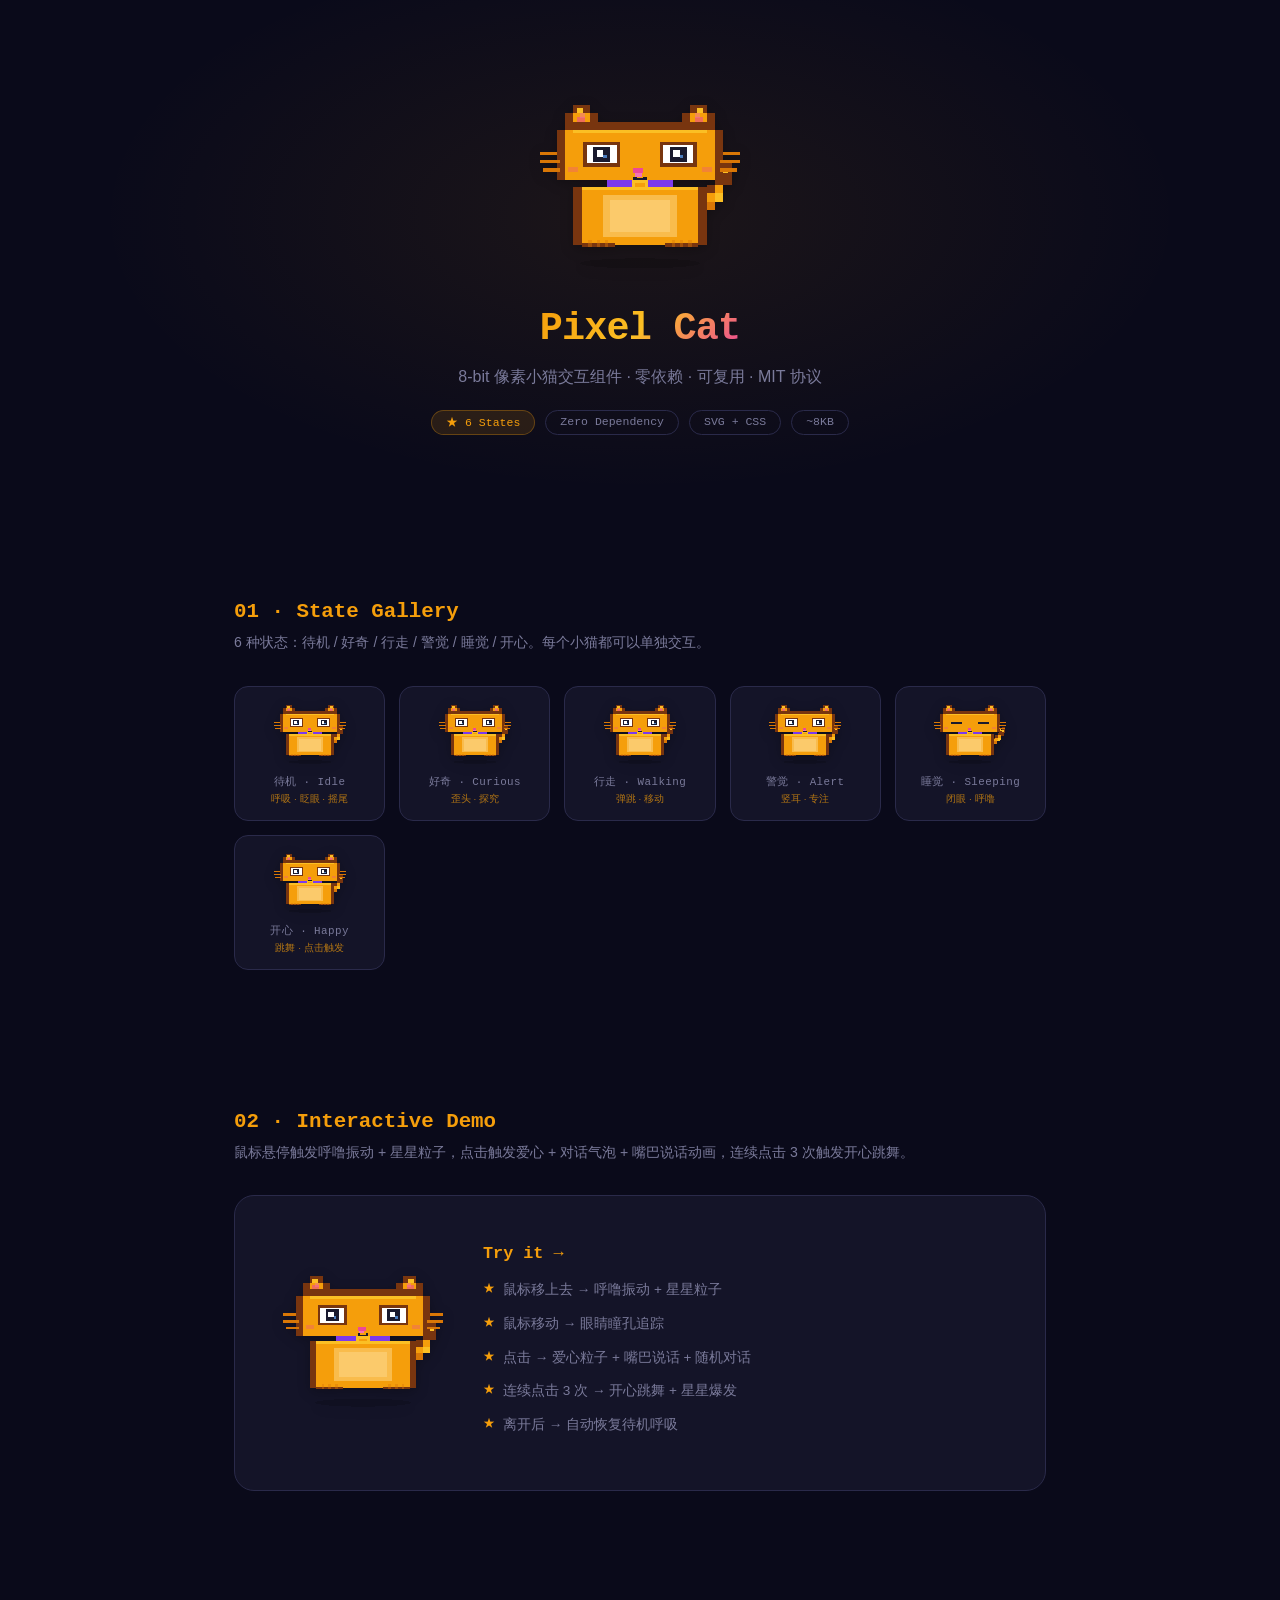
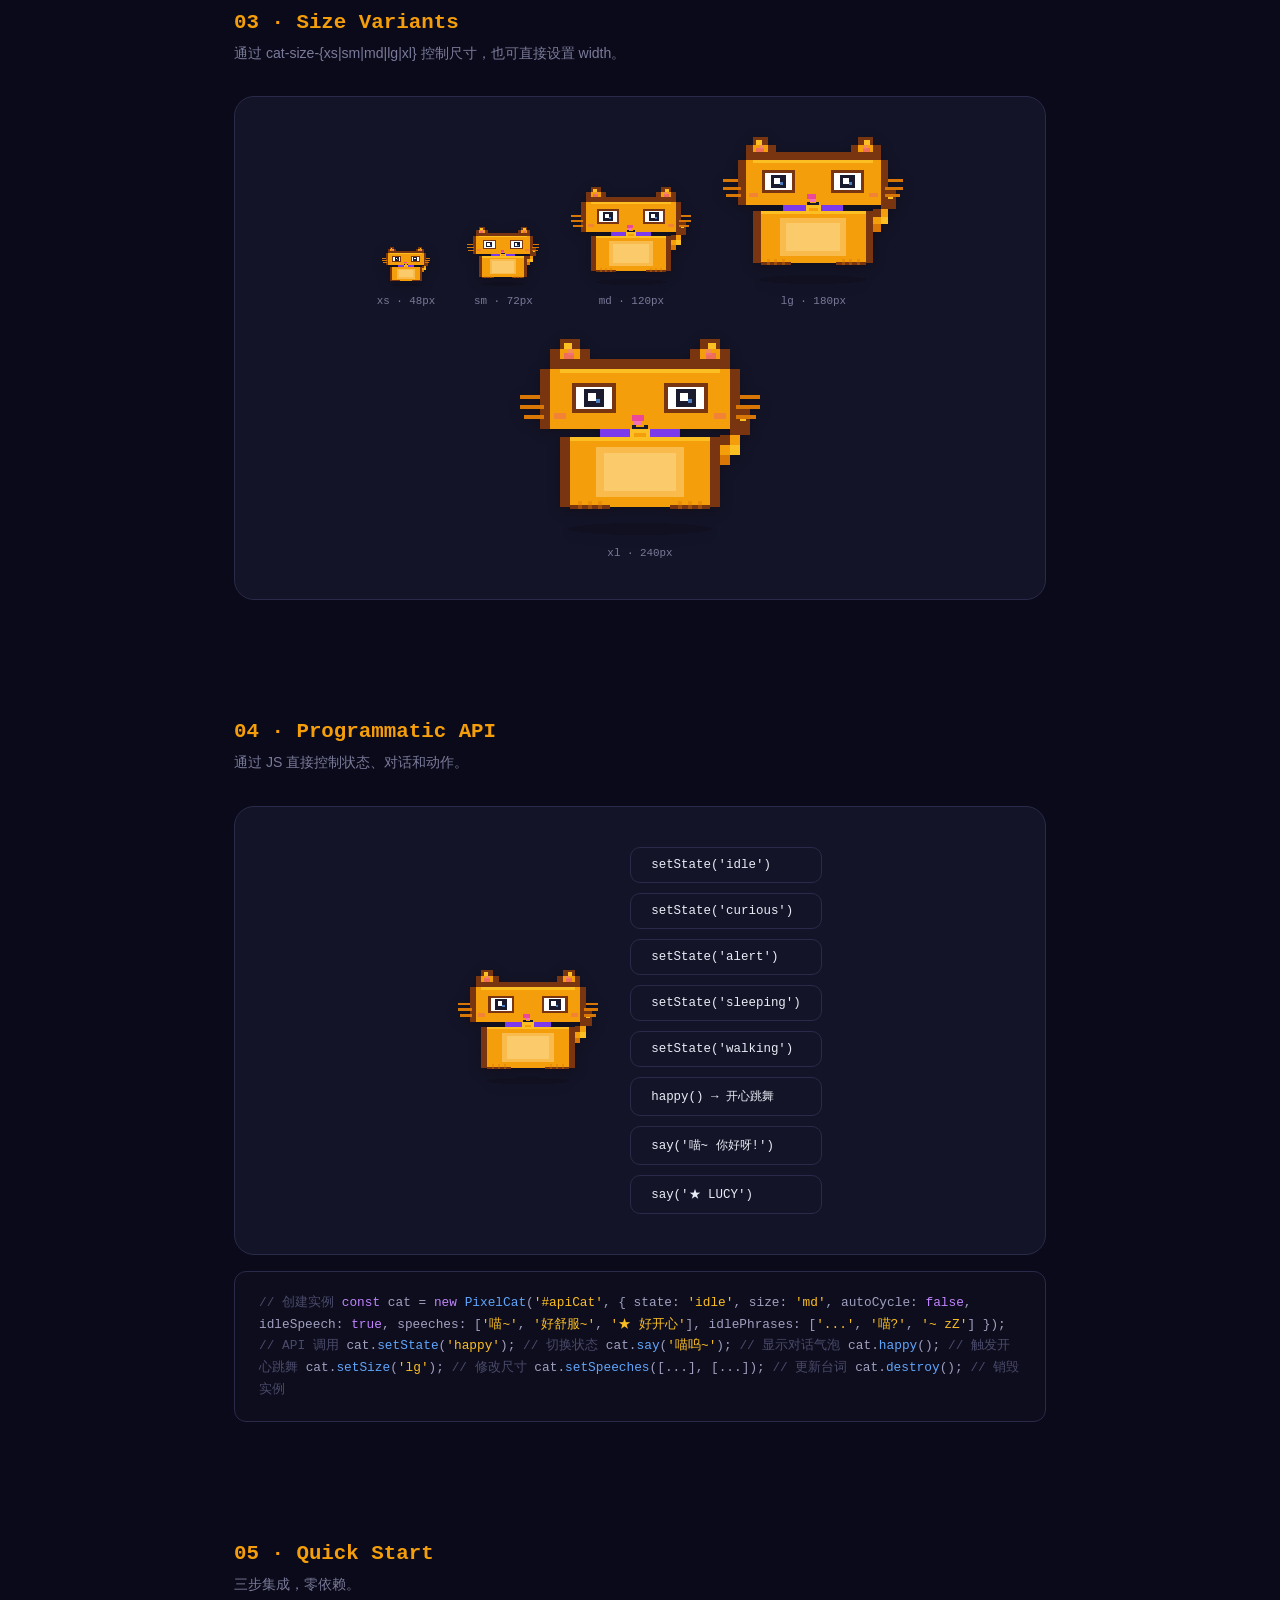
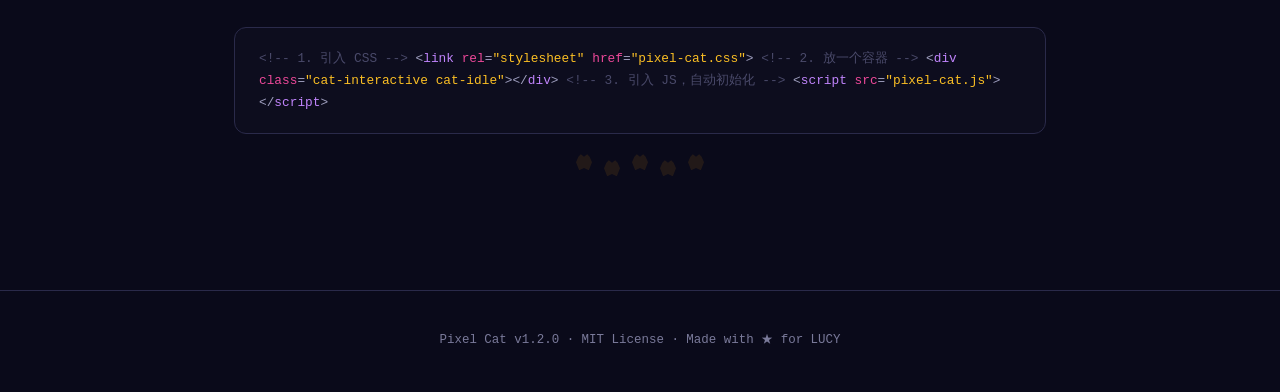
==== commit b4b8921e: "feat: v1.2.0 — 嘴巴说话动画 + 代码结构重构 - 新增像素风可动嘴巴（闭合/张开两帧） - say() 方法关联 cat-speaking 嘴巴张合动画 - 说话时嘴巴以 0.18s " ====
--- a/index.html
+++ b/index.html
@@ -1,360 +1,152 @@
-<!-- Generated by Trae Work -->
 <!DOCTYPE html>
 <html lang="zh-CN">
 <head>
 <meta charset="UTF-8">
 <meta name="viewport" content="width=device-width, initial-scale=1.0">
-<title>★ Pixel Cat v2.0 — Golden Chinchilla Edition</title>
+<title>Pixel Cat — 8-bit Interactive Pixel Cat Component</title>
 <link rel="stylesheet" href="pixel-cat.css">
 <style>
-  @import url('https://fonts.googleapis.com/css2?family=JetBrains+Mono:wght@300;400;600;700&display=swap');
-
   * { margin: 0; padding: 0; box-sizing: border-box; }
-
-  :root {
-    --bg-deep: #0a0a14;
-    --bg-main: #0f0f1e;
-    --bg-card: #16162a;
-    --bg-card2: #1c1c36;
-    --border: #2a2a4a;
-    --gold: #c8944a;
-    --gold-light: #e0ba6e;
-    --gold-pale: #f0d89a;
-    --gold-cream: #f8ecc8;
-    --emerald: #5cc47a;
-    --pink: #ec4899;
-    --blue: #60a5fa;
-    --purple: #a78bfa;
-    --orange: #fb923c;
-    --text: #e8edf5;
-    --text-muted: #7a7a9a;
-    --text-dim: #4a4a6a;
-  }
-
-  html { scroll-behavior: smooth; }
-
   body {
-    font-family: 'JetBrains Mono', 'Courier New', monospace;
-    background: var(--bg-deep);
-    color: var(--text);
-    line-height: 1.6;
+    background: var(--pc-bg, #0a0a1a);
+    color: var(--pc-text, #e8edf5);
+    font-family: 'Inter', -apple-system, BlinkMacSystemFont, 'Segoe UI', sans-serif;
     min-height: 100vh;
     overflow-x: hidden;
   }
 
-  /* Starfield background */
-  body::before {
-    content: '';
-    position: fixed; inset: 0;
-    background:
-      radial-gradient(ellipse at 20% 20%, rgba(200,148,74,0.06), transparent 50%),
-      radial-gradient(ellipse at 80% 80%, rgba(92,196,122,0.04), transparent 50%),
-      radial-gradient(ellipse at 50% 50%, rgba(236,72,153,0.02), transparent 70%);
-    pointer-events: none; z-index: 0;
-  }
-
-  .container {
-    max-width: 1100px;
-    margin: 0 auto;
-    padding: 0 24px;
-    position: relative; z-index: 1;
-  }
-
-  /* ===== HEADER ===== */
-  header {
-    padding: 48px 0 32px;
+  /* ===== HERO ===== */
+  .hero {
+    display: flex;
+    flex-direction: column;
+    align-items: center;
+    justify-content: center;
+    min-height: 60vh;
     text-align: center;
     position: relative;
-  }
-  header::after {
-    content: '';
-    position: absolute; bottom: 0; left: 50%;
-    transform: translateX(-50%);
-    width: 200px; height: 1px;
-    background: linear-gradient(90deg, transparent, var(--gold), transparent);
-  }
-  .version-badge {
-    display: inline-block;
-    padding: 4px 14px;
-    background: rgba(200,148,74,0.15);
-    border: 1px solid rgba(200,148,74,0.3);
-    border-radius: 20px;
-    font-size: 0.7rem;
-    color: var(--gold);
-    letter-spacing: 0.1em;
-    margin-bottom: 16px;
-  }
-  h1 {
-    font-size: clamp(1.8rem, 5vw, 2.8rem);
-    font-weight: 700;
-    background: linear-gradient(135deg, var(--gold-cream), var(--gold), var(--gold-light));
+    overflow: hidden;
+  }
+  .hero-bg {
+    position: absolute; inset: 0;
+    background: radial-gradient(ellipse at 50% 40%, rgba(245,158,11,0.08), transparent 60%);
+    z-index: 0;
+  }
+  .hero-cat {
+    position: relative; z-index: 1;
+    margin-bottom: 32px;
+  }
+  .hero-cat .cat-interactive { width: 200px; }
+  .hero h1 {
+    font-family: 'JetBrains Mono', 'Courier New', monospace;
+    font-size: 2.4rem;
+    font-weight: 800;
+    letter-spacing: -0.02em;
+    background: linear-gradient(135deg, #f59e0b 0%, #fbbf24 50%, #ec4899 100%);
     -webkit-background-clip: text;
     -webkit-text-fill-color: transparent;
     background-clip: text;
+    margin-bottom: 12px;
+    position: relative; z-index: 1;
+  }
+  .hero p {
+    color: var(--pc-text-muted, #7a7a9a);
+    font-size: 1rem;
+    max-width: 540px;
+    line-height: 1.7;
+    position: relative; z-index: 1;
+  }
+  .hero-badges {
+    display: flex; gap: 10px; margin-top: 20px;
+    position: relative; z-index: 1;
+  }
+  .hero-badge {
+    padding: 4px 14px;
+    border-radius: 20px;
+    font-family: 'JetBrains Mono', monospace;
+    font-size: 0.72rem;
+    border: 1px solid var(--pc-border, #2a2a4a);
+    color: var(--pc-text-muted, #7a7a9a);
+  }
+  .hero-badge.accent {
+    background: rgba(245,158,11,0.12);
+    border-color: rgba(245,158,11,0.3);
+    color: var(--pc-amber, #f59e0b);
+  }
+
+  /* ===== SECTIONS ===== */
+  .section {
+    max-width: 860px;
+    margin: 0 auto;
+    padding: 60px 24px;
+  }
+  .section-title {
+    font-family: 'JetBrains Mono', 'Courier New', monospace;
+    font-size: 1.3rem;
+    font-weight: 700;
+    color: var(--pc-amber, #f59e0b);
     margin-bottom: 8px;
-    letter-spacing: -0.02em;
-  }
-  .subtitle {
+  }
+  .section-desc {
+    color: var(--pc-text-muted, #7a7a9a);
+    font-size: 0.88rem;
+    margin-bottom: 32px;
+    line-height: 1.6;
+  }
+
+  /* ===== STATES GALLERY ===== */
+  #stateGallery { margin-bottom: 20px; }
+
+  /* ===== INTERACTIVE DEMO ===== */
+  .demo-area {
+    display: flex;
+    align-items: center;
+    justify-content: center;
+    gap: 40px;
+    padding: 48px;
+    background: var(--pc-bg-card, #141428);
+    border: 1px solid var(--pc-border, #2a2a4a);
+    border-radius: 20px;
+    flex-wrap: wrap;
+  }
+  .demo-area .cat-interactive { width: 160px; }
+  .demo-info {
+    flex: 1; min-width: 240px;
+  }
+  .demo-info h3 {
+    font-family: 'JetBrains Mono', monospace;
+    font-size: 1.05rem;
+    color: var(--pc-amber, #f59e0b);
+    margin-bottom: 10px;
+  }
+  .demo-info ul {
+    list-style: none;
+    padding: 0;
+  }
+  .demo-info li {
+    color: var(--pc-text-muted, #7a7a9a);
     font-size: 0.85rem;
-    color: var(--text-muted);
-    max-width: 600px;
-    margin: 0 auto;
-  }
-
-  /* ===== HERO SECTION ===== */
-  .hero {
-    display: grid;
-    grid-template-columns: 1fr 1fr;
-    gap: 40px;
-    align-items: center;
-    padding: 48px 0;
-  }
-  @media (max-width: 768px) {
-    .hero { grid-template-columns: 1fr; text-align: center; }
-  }
-
-  .hero-cat-stage {
-    display: flex;
-    justify-content: center;
-    align-items: center;
+    padding: 6px 0;
+    padding-left: 20px;
     position: relative;
-    min-height: 280px;
-  }
-  .hero-cat-stage::before {
-    content: '';
-    position: absolute;
-    width: 280px; height: 280px;
-    border-radius: 50%;
-    background: radial-gradient(circle, rgba(200,148,74,0.12), transparent 70%);
-    animation: glow-pulse 4s ease-in-out infinite;
-  }
-  @keyframes glow-pulse {
-    0%, 100% { opacity: 0.6; transform: scale(1); }
-    50% { opacity: 1; transform: scale(1.05); }
-  }
-
-  .hero-info h2 {
-    font-size: 1.3rem;
-    color: var(--gold);
-    margin-bottom: 12px;
-  }
-  .hero-info p {
-    font-size: 0.8rem;
-    color: var(--text-muted);
-    margin-bottom: 20px;
-    line-height: 1.8;
-  }
-  .hero-stats {
-    display: grid;
-    grid-template-columns: repeat(2, 1fr);
-    gap: 10px;
-    margin-bottom: 20px;
-  }
-  .stat-card {
-    background: var(--bg-card);
-    border: 1px solid var(--border);
-    border-radius: 10px;
-    padding: 12px;
-    text-align: center;
-  }
-  .stat-val {
-    font-size: 1.4rem;
-    font-weight: 700;
-    color: var(--gold);
-  }
-  .stat-label {
-    font-size: 0.6rem;
-    color: var(--text-muted);
-    text-transform: uppercase;
-    letter-spacing: 0.08em;
-    margin-top: 2px;
-  }
-
-  /* ===== CONTROLS ===== */
-  .control-group {
-    margin-bottom: 16px;
-  }
-  .control-label {
-    font-size: 0.65rem;
-    color: var(--text-muted);
-    text-transform: uppercase;
-    letter-spacing: 0.1em;
-    margin-bottom: 8px;
-  }
-  .skin-picker {
-    display: flex;
-    gap: 10px;
-    flex-wrap: wrap;
-  }
-  .skin-swatch {
-    width: 38px; height: 38px;
-    border-radius: 50%;
-    cursor: pointer;
-    border: 2px solid transparent;
-    transition: all 0.25s;
-    position: relative;
-  }
-  .skin-swatch:hover { transform: scale(1.2); }
-  .skin-swatch.active {
-    border-color: #fff;
-    box-shadow: 0 0 16px rgba(255,255,255,0.25);
-  }
-  .skin-swatch-tip {
-    position: absolute;
-    bottom: -20px; left: 50%;
-    transform: translateX(-50%);
-    font-size: 0.55rem;
-    color: var(--text-muted);
-    white-space: nowrap;
-    opacity: 0;
-    pointer-events: none;
-    transition: opacity 0.2s;
-  }
-  .skin-swatch:hover .skin-swatch-tip { opacity: 1; }
-
-  .btn-row {
-    display: flex;
-    gap: 8px;
-    flex-wrap: wrap;
-  }
-  .btn {
-    padding: 8px 14px;
-    background: var(--bg-card);
-    border: 1px solid var(--border);
-    border-radius: 8px;
-    color: var(--text);
-    font-family: inherit;
-    font-size: 0.7rem;
-    cursor: pointer;
-    transition: all 0.2s;
-  }
-  .btn:hover {
-    border-color: var(--gold);
-    color: var(--gold);
-    background: rgba(200,148,74,0.08);
-  }
-  .btn.active {
-    background: rgba(200,148,74,0.15);
-    border-color: var(--gold);
-    color: var(--gold);
-  }
-  .btn.primary {
-    background: linear-gradient(135deg, var(--gold), var(--gold-light));
-    border-color: var(--gold);
-    color: #1a1a0a;
-    font-weight: 600;
-  }
-  .btn.primary:hover {
-    background: linear-gradient(135deg, var(--gold-light), var(--gold-pale));
-    color: #1a1a0a;
-  }
-  .btn.danger { border-color: #ef444455; color: #f87171; }
-  .btn.danger:hover { border-color: #ef4444; background: rgba(239,68,68,0.1); color: #fca5a5; }
-
-  /* Status meters */
-  .meters { display: flex; flex-direction: column; gap: 8px; margin-bottom: 16px; }
-  .meter-row {
-    display: flex; align-items: center; gap: 8px;
-    font-size: 0.65rem;
-  }
-  .meter-label { width: 50px; color: var(--text-muted); }
-  .meter-bar {
-    flex: 1; height: 6px;
-    background: var(--bg-card2);
-    border-radius: 3px;
-    overflow: hidden;
-  }
-  .meter-fill {
-    height: 100%;
-    border-radius: 3px;
-    transition: width 0.5s ease-out;
-  }
-  .meter-fill.affection { background: linear-gradient(90deg, var(--pink), #f472b6, var(--gold)); }
-  .meter-fill.hunger { background: linear-gradient(90deg, var(--orange), #fbbf24); }
-  .meter-fill.energy { background: linear-gradient(90deg, var(--blue), var(--emerald)); }
-  .meter-val { width: 32px; text-align: right; color: var(--text-muted); }
-
-  /* ===== SECTION ===== */
-  section { padding: 40px 0; }
-  .section-title {
-    font-size: 1.1rem;
-    color: var(--gold);
-    margin-bottom: 6px;
-    display: flex;
-    align-items: center;
-    gap: 10px;
-  }
-  .section-title::before {
-    content: '//';
-    color: var(--text-dim);
-    font-weight: 300;
-  }
-  .section-desc {
+    line-height: 1.6;
+  }
+  .demo-info li::before {
+    content: '★';
+    position: absolute; left: 0;
+    color: var(--pc-amber, #f59e0b);
     font-size: 0.75rem;
-    color: var(--text-muted);
-    margin-bottom: 24px;
-  }
-
-  /* ===== STATE GALLERY ===== */
-  .cat-state-gallery {
-    display: grid;
-    grid-template-columns: repeat(auto-fill, minmax(130px, 1fr));
-    gap: 14px;
-  }
-  .cat-state-card {
-    display: flex; flex-direction: column; align-items: center;
-    padding: 16px 8px 12px;
-    background: var(--bg-card);
-    border: 1px solid var(--border);
-    border-radius: 14px;
-    transition: all 0.3s cubic-bezier(0.4,0,0.2,1);
-    cursor: pointer;
-    position: relative;
-    overflow: hidden;
-  }
-  .cat-state-card:hover {
-    border-color: var(--gold);
-    transform: translateY(-6px) scale(1.03);
-    box-shadow: 0 10px 28px rgba(200,148,74,0.15);
-  }
-  .cat-state-card:hover .cat-state-bg { opacity: 1; }
-  .cat-state-card:hover .cat-state-svg { filter: drop-shadow(0 2px 10px rgba(200,148,74,0.3)); }
-  .cat-state-bg {
-    position: absolute; inset: 0;
-    background: radial-gradient(ellipse at center, rgba(200,148,74,0.1), transparent 70%);
-    opacity: 0; transition: opacity 0.4s;
-  }
-  .cat-state-card .cat-state-svg {
-    width: 64px; height: auto;
-    position: relative; z-index: 1;
-    transition: filter 0.3s;
-  }
-  .cat-state-card .cat-state-label {
-    margin-top: 8px;
-    font-size: 0.66rem;
-    color: var(--text-muted);
-    text-align: center;
-    letter-spacing: 0.03em;
-    z-index: 1;
-  }
-  .cat-state-card .cat-state-sub {
-    margin-top: 2px;
-    font-size: 0.58rem;
-    color: var(--gold);
-    opacity: 0.7;
-    z-index: 1;
   }
 
   /* ===== SIZE SHOWCASE ===== */
-  .size-showcase {
+  .size-row {
     display: flex;
     align-items: flex-end;
     justify-content: center;
-    gap: 24px;
-    padding: 32px 0;
-    background: var(--bg-card);
-    border: 1px solid var(--border);
-    border-radius: 16px;
+    gap: 32px;
+    padding: 40px;
+    background: var(--pc-bg-card, #141428);
+    border: 1px solid var(--pc-border, #2a2a4a);
+    border-radius: 20px;
     flex-wrap: wrap;
   }
   .size-item {
@@ -363,512 +155,251 @@
     align-items: center;
     gap: 8px;
   }
-  .size-label {
-    font-size: 0.6rem;
-    color: var(--text-muted);
-    text-transform: uppercase;
-    letter-spacing: 0.08em;
-  }
-
-  /* ===== FEATURE GRID ===== */
-  .feature-grid {
-    display: grid;
-    grid-template-columns: repeat(auto-fill, minmax(220px, 1fr));
-    gap: 16px;
-  }
-  .feature-card {
-    background: var(--bg-card);
-    border: 1px solid var(--border);
-    border-radius: 12px;
-    padding: 20px;
-    transition: all 0.3s;
-  }
-  .feature-card:hover {
-    border-color: var(--gold);
-    transform: translateY(-3px);
-    box-shadow: 0 8px 24px rgba(0,0,0,0.3);
-  }
-  .feature-icon {
-    font-size: 1.6rem;
-    margin-bottom: 10px;
-  }
-  .feature-title {
-    font-size: 0.8rem;
-    font-weight: 600;
-    color: var(--gold);
-    margin-bottom: 6px;
-  }
-  .feature-desc {
+  .size-item span {
+    font-family: 'JetBrains Mono', monospace;
     font-size: 0.68rem;
-    color: var(--text-muted);
-    line-height: 1.7;
-  }
+    color: var(--pc-text-muted, #7a7a9a);
+  }
+
+  /* ===== API DEMO ===== */
+  .api-demo {
+    display: flex;
+    align-items: center;
+    justify-content: center;
+    gap: 32px;
+    padding: 40px;
+    background: var(--pc-bg-card, #141428);
+    border: 1px solid var(--pc-border, #2a2a4a);
+    border-radius: 20px;
+    flex-wrap: wrap;
+  }
+  .api-cat .cat-interactive { width: 140px; }
+  .api-buttons {
+    display: flex;
+    flex-direction: column;
+    gap: 10px;
+  }
+  .api-btn {
+    padding: 10px 20px;
+    background: transparent;
+    border: 1px solid var(--pc-border, #2a2a4a);
+    border-radius: 10px;
+    color: var(--pc-text, #e8edf5);
+    font-family: 'JetBrains Mono', monospace;
+    font-size: 0.78rem;
+    cursor: pointer;
+    transition: all 0.25s;
+    text-align: left;
+    white-space: nowrap;
+  }
+  .api-btn:hover {
+    border-color: var(--pc-amber, #f59e0b);
+    background: rgba(245,158,11,0.08);
+    color: var(--pc-amber, #f59e0b);
+    transform: translateX(4px);
+  }
+  .api-btn:active { transform: translateX(2px) scale(0.97); }
 
   /* ===== CODE BLOCK ===== */
   .code-block {
-    background: var(--bg-card);
-    border: 1px solid var(--border);
+    background: #0d0d1e;
+    border: 1px solid var(--pc-border, #2a2a4a);
     border-radius: 12px;
-    padding: 20px;
+    padding: 20px 24px;
+    font-family: 'JetBrains Mono', 'Courier New', monospace;
+    font-size: 0.8rem;
+    line-height: 1.7;
+    color: #a0a0c0;
     overflow-x: auto;
-    margin: 16px 0;
-  }
-  .code-block pre {
+    margin-top: 16px;
+  }
+  .code-block .k { color: #c084fc; }
+  .code-block .s { color: #fbbf24; }
+  .code-block .c { color: #4a4a6a; }
+  .code-block .f { color: #60a5fa; }
+  .code-block .n { color: #ec4899; }
+
+  /* ===== FOOTER ===== */
+  .footer {
+    text-align: center;
+    padding: 40px 24px;
+    color: var(--pc-text-muted, #7a7a9a);
+    font-size: 0.78rem;
     font-family: 'JetBrains Mono', monospace;
-    font-size: 0.72rem;
-    line-height: 1.8;
-    color: var(--text);
-  }
-  .code-block .cm { color: var(--text-dim); }
-  .code-block .kw { color: var(--purple); }
-  .code-block .str { color: var(--emerald); }
-  .code-block .fn { color: var(--blue); }
-  .code-block .num { color: var(--orange); }
-
-  /* ===== INTERACTION TIPS ===== */
-  .tips {
-    background: linear-gradient(135deg, rgba(200,148,74,0.08), rgba(92,196,122,0.05));
-    border: 1px solid rgba(200,148,74,0.2);
-    border-radius: 14px;
-    padding: 20px 24px;
-    margin: 24px 0;
-  }
-  .tips-title {
-    font-size: 0.8rem;
-    color: var(--gold);
-    margin-bottom: 10px;
-  }
-  .tips ul {
-    list-style: none;
-    display: grid;
-    grid-template-columns: repeat(auto-fill, minmax(200px, 1fr));
-    gap: 6px;
-  }
-  .tips li {
-    font-size: 0.68rem;
-    color: var(--text-muted);
-    padding: 4px 0;
-  }
-  .tips li::before {
-    content: '★ ';
-    color: var(--gold);
-  }
-
-  /* ===== EVENT LOG ===== */
-  .event-log {
-    background: var(--bg-card);
-    border: 1px solid var(--border);
-    border-radius: 12px;
-    padding: 16px;
-    max-height: 200px;
-    overflow-y: auto;
-    font-size: 0.65rem;
-    font-family: 'JetBrains Mono', monospace;
-  }
-  .event-log::-webkit-scrollbar { width: 4px; }
-  .event-log::-webkit-scrollbar-track { background: transparent; }
-  .event-log::-webkit-scrollbar-thumb { background: var(--border); border-radius: 2px; }
-  .log-entry {
-    padding: 3px 0;
-    color: var(--text-muted);
-    border-bottom: 1px solid rgba(255,255,255,0.03);
-  }
-  .log-entry .ts { color: var(--text-dim); margin-right: 8px; }
-  .log-entry .evt { color: var(--gold); }
-  .log-entry .dat { color: var(--emerald); }
-
-  /* ===== FOOTER ===== */
-  footer {
-    text-align: center;
-    padding: 40px 0;
-    border-top: 1px solid var(--border);
+    border-top: 1px solid var(--pc-border, #2a2a4a);
     margin-top: 40px;
   }
-  footer p {
-    font-size: 0.65rem;
-    color: var(--text-dim);
-  }
-  footer .heart { color: var(--pink); }
+  .footer a {
+    color: var(--pc-amber, #f59e0b);
+    text-decoration: none;
+  }
 
   /* ===== PAW TRAIL DECORATION ===== */
-  .paw-divider {
-    display: flex;
+  .paw-trail-deco {
+    display: flex; gap: 12px; opacity: 0.1;
     justify-content: center;
-    gap: 16px;
-    padding: 20px 0;
-    opacity: 0.2;
-  }
-  .paw-divider .paw {
-    width: 14px; height: 14px;
-    background: var(--gold);
-    clip-path: polygon(30% 0%, 50% 15%, 70% 0%, 85% 15%, 100% 50%, 80% 100%, 50% 85%, 20% 100%, 0% 50%, 15% 15%);
-  }
-  .paw-divider .paw:nth-child(even) { transform: translateY(5px) scale(0.8); }
+    margin: 20px 0;
+  }
+
+  @media (max-width: 600px) {
+    .hero h1 { font-size: 1.6rem; }
+    .demo-area, .size-row, .api-demo { padding: 24px; }
+  }
 </style>
 </head>
 <body>
 
-<div class="container">
-
-  <!-- HEADER -->
-  <header>
-    <div class="version-badge">v2.0 GOLDEN CHINCHILLA EDITION</div>
-    <h1>★ PIXEL CAT ★</h1>
-    <p class="subtitle">8-bit Interactive Pixel Cat Component — 金渐层英短 · 6种皮肤 · 13种状态 · 情绪系统 · 投喂互动 · 桌面宠物</p>
-  </header>
-
-  <!-- HERO -->
-  <section class="hero">
-    <div class="hero-cat-stage">
-      <div id="hero-cat" class="cat-size-xl"></div>
+<!-- ===== HERO ===== -->
+<div class="hero">
+  <div class="hero-bg"></div>
+  <div class="hero-cat">
+    <div class="cat-interactive cat-idle" id="heroCat" data-pc-skip></div>
+  </div>
+  <h1>Pixel Cat</h1>
+  <p>8-bit 像素小猫交互组件 · 零依赖 · 可复用 · MIT 协议</p>
+  <div class="hero-badges">
+    <span class="hero-badge accent">★ 6 States</span>
+    <span class="hero-badge">Zero Dependency</span>
+    <span class="hero-badge">SVG + CSS</span>
+    <span class="hero-badge">~8KB</span>
+  </div>
+</div>
+
+<!-- ===== STATE GALLERY ===== -->
+<div class="section">
+  <div class="section-title">01 · State Gallery</div>
+  <p class="section-desc">6 种状态：待机 / 好奇 / 行走 / 警觉 / 睡觉 / 开心。每个小猫都可以单独交互。</p>
+  <div id="stateGallery"></div>
+</div>
+
+<!-- ===== INTERACTIVE DEMO ===== -->
+<div class="section">
+  <div class="section-title">02 · Interactive Demo</div>
+  <p class="section-desc">鼠标悬停触发呼噜振动 + 星星粒子，点击触发爱心 + 对话气泡 + 嘴巴说话动画，连续点击 3 次触发开心跳舞。</p>
+  <div class="demo-area">
+    <div class="cat-interactive cat-idle" id="demoCat" style="width:160px" data-pc-skip></div>
+    <div class="demo-info">
+      <h3>Try it →</h3>
+      <ul>
+        <li>鼠标移上去 → 呼噜振动 + 星星粒子</li>
+        <li>鼠标移动 → 眼睛瞳孔追踪</li>
+        <li>点击 → 爱心粒子 + 嘴巴说话 + 随机对话</li>
+        <li>连续点击 3 次 → 开心跳舞 + 星星爆发</li>
+        <li>离开后 → 自动恢复待机呼吸</li>
+      </ul>
     </div>
-    <div class="hero-info">
-      <h2>✦ 你的8-bit像素小伙伴</h2>
-      <p>纯SVG+CSS+JS实现，无任何外部依赖。支持鼠标追踪、部位抚摸、投喂小鱼干、情绪养成、拖拽移动。6种猫咪品种、13种动画状态、好感度系统，让每一只像素猫都有灵魂。</p>
-
-      <div class="hero-stats">
-        <div class="stat-card">
-          <div class="stat-val" id="stat-skin">金渐层</div>
-          <div class="stat-label">当前皮肤</div>
-        </div>
-        <div class="stat-card">
-          <div class="stat-val" id="stat-mood">calm</div>
-          <div class="stat-label">情绪状态</div>
-        </div>
-        <div class="stat-card">
-          <div class="stat-val" id="stat-affections">50</div>
-          <div class="stat-label">好感度 ♥</div>
-        </div>
-        <div class="stat-card">
-          <div class="stat-val">13</div>
-          <div class="stat-label">动画状态</div>
-        </div>
-      </div>
-
-      <!-- Meters -->
-      <div class="meters">
-        <div class="meter-row">
-          <span class="meter-label">好感度</span>
-          <div class="meter-bar"><div class="meter-fill affection" id="meter-affection" style="width:50%"></div></div>
-          <span class="meter-val" id="meter-affection-val">50</span>
-        </div>
-        <div class="meter-row">
-          <span class="meter-label">饥饿度</span>
-          <div class="meter-bar"><div class="meter-fill hunger" id="meter-hunger" style="width:30%"></div></div>
-          <span class="meter-val" id="meter-hunger-val">30</span>
-        </div>
-        <div class="meter-row">
-          <span class="meter-label">精力值</span>
-          <div class="meter-bar"><div class="meter-fill energy" id="meter-energy" style="width:80%"></div></div>
-          <span class="meter-val" id="meter-energy-val">80</span>
-        </div>
-      </div>
-
-      <!-- Skin Picker -->
-      <div class="control-group">
-        <div class="control-label">// 选择皮肤 skin</div>
-        <div class="skin-picker" id="skin-picker"></div>
-      </div>
-
-      <!-- Action Buttons -->
-      <div class="control-group">
-        <div class="control-label">// 互动 actions</div>
-        <div class="btn-row">
-          <button class="btn primary" onclick="heroCat.feed()">🐟 投喂小鱼干</button>
-          <button class="btn" onclick="heroCat.happy()">♥ 超级开心</button>
-          <button class="btn" onclick="heroCat.setState('sleeping')">zZ 去睡觉</button>
-          <button class="btn" onclick="heroCat.setState('curious')">? 好奇歪头</button>
-          <button class="btn" onclick="heroCat.setState('stretch')">~ 伸懒腰</button>
-          <button class="btn danger" onclick="heroCat.setState('puffed')">! 吓一跳</button>
-        </div>
-      </div>
-
-      <!-- State buttons -->
-      <div class="control-group">
-        <div class="control-label">// 设置状态 state</div>
-        <div class="btn-row" id="state-btns"></div>
-      </div>
+  </div>
+</div>
+
+<!-- ===== SIZE VARIANTS ===== -->
+<div class="section">
+  <div class="section-title">03 · Size Variants</div>
+  <p class="section-desc">通过 cat-size-{xs|sm|md|lg|xl} 控制尺寸，也可直接设置 width。</p>
+  <div class="size-row">
+    <div class="size-item"><div class="cat-interactive cat-idle cat-size-xs"></div><span>xs · 48px</span></div>
+    <div class="size-item"><div class="cat-interactive cat-idle cat-size-sm"></div><span>sm · 72px</span></div>
+    <div class="size-item"><div class="cat-interactive cat-idle cat-size-md"></div><span>md · 120px</span></div>
+    <div class="size-item"><div class="cat-interactive cat-idle cat-size-lg"></div><span>lg · 180px</span></div>
+    <div class="size-item"><div class="cat-interactive cat-idle cat-size-xl"></div><span>xl · 240px</span></div>
+  </div>
+</div>
+
+<!-- ===== API DEMO ===== -->
+<div class="section">
+  <div class="section-title">04 · Programmatic API</div>
+  <p class="section-desc">通过 JS 直接控制状态、对话和动作。</p>
+  <div class="api-demo">
+    <div class="api-cat">
+      <div class="cat-interactive cat-idle" id="apiCat" style="width:140px" data-pc-skip></div>
     </div>
-  </section>
-
-  <!-- TIPS -->
-  <div class="tips">
-    <div class="tips-title">★ 互动指南</div>
-    <ul>
-      <li>鼠标悬停 = 呼噜+星星</li>
-      <li>摸头 = 蹭蹭+3好感</li>
-      <li>摸脸颊 = 开心+6好感</li>
-      <li>摸肚子 = 超开心+8好感</li>
-      <li>摸尾巴 = 警觉-3好感</li>
-      <li>双击 = 喵呜!!!+8好感</li>
-      <li>右键 = 投喂小鱼干</li>
-      <li>眼睛会跟随鼠标</li>
-    </ul>
-  </div>
-
-  <div class="paw-divider">
-    <div class="paw"></div><div class="paw"></div><div class="paw"></div><div class="paw"></div><div class="paw"></div>
-  </div>
-
-  <!-- STATE GALLERY -->
-  <section>
-    <div class="section-title">13种动画状态</div>
-    <div class="section-desc">鼠标悬停在卡片上可预览对应状态的动画效果</div>
-    <div id="state-gallery"></div>
-  </section>
-
-  <!-- SIZES -->
-  <section>
-    <div class="section-title">5种尺寸变体</div>
-    <div class="section-desc">从XS到XL，适合各种场景使用</div>
-    <div class="size-showcase">
-      <div class="size-item">
-        <div class="cat-size-xs" data-cat="size-xs"></div>
-        <div class="size-label">XS · 48px</div>
-      </div>
-      <div class="size-item">
-        <div class="cat-size-sm" data-cat="size-sm"></div>
-        <div class="size-label">SM · 72px</div>
-      </div>
-      <div class="size-item">
-        <div class="cat-size-md" data-cat="size-md"></div>
-        <div class="size-label">MD · 120px</div>
-      </div>
-      <div class="size-item">
-        <div class="cat-size-lg" data-cat="size-lg"></div>
-        <div class="size-label">LG · 180px</div>
-      </div>
-      <div class="size-item">
-        <div class="cat-size-xl" data-cat="size-xl"></div>
-        <div class="size-label">XL · 240px</div>
-      </div>
+    <div class="api-buttons">
+      <button class="api-btn" onclick="apiCat.setState('idle')">setState('idle')</button>
+      <button class="api-btn" onclick="apiCat.setState('curious')">setState('curious')</button>
+      <button class="api-btn" onclick="apiCat.setState('alert')">setState('alert')</button>
+      <button class="api-btn" onclick="apiCat.setState('sleeping')">setState('sleeping')</button>
+      <button class="api-btn" onclick="apiCat.setState('walking')">setState('walking')</button>
+      <button class="api-btn" onclick="apiCat.happy()">happy() → 开心跳舞</button>
+      <button class="api-btn" onclick="apiCat.say('喵~ 你好呀!')">say('喵~ 你好呀!')</button>
+      <button class="api-btn" onclick="apiCat.say('★ LUCY')">say('★ LUCY')</button>
     </div>
-  </section>
-
-  <!-- FEATURES -->
-  <section>
-    <div class="section-title">核心特性</div>
-    <div class="section-desc">为什么选择 Pixel Cat？</div>
-    <div class="feature-grid">
-      <div class="feature-card">
-        <div class="feature-icon">🎨</div>
-        <div class="feature-title">6种品种皮肤</div>
-        <div class="feature-desc">金渐层、橘猫、黑猫、白猫、三花、英短蓝猫，每种都有专属配色和性格台词</div>
-      </div>
-      <div class="feature-card">
-        <div class="feature-icon">✨</div>
-        <div class="feature-title">13种动画状态</div>
-        <div class="feature-desc">待机/蹲坐/好奇/行走/警觉/睡觉/开心/舔毛/打哈欠/伸懒腰/炸毛/蹭蹭/吃鱼</div>
-      </div>
-      <div class="feature-card">
-        <div class="feature-icon">🫀</div>
-        <div class="feature-title">情绪&好感度系统</div>
-        <div class="feature-desc">calm/happy/excited/sleepy/startled/hungry/annoyed 7种情绪，好感度0-100养成</div>
-      </div>
-      <div class="feature-card">
-        <div class="feature-icon">🖱️</div>
-        <div class="feature-title">部位识别互动</div>
-        <div class="feature-desc">自动识别头部/脸颊/耳朵/肚子/爪子/尾巴/项圈，不同部位不同反应</div>
-      </div>
-      <div class="feature-card">
-        <div class="feature-icon">🐟</div>
-        <div class="feature-title">投喂小鱼干</div>
-        <div class="feature-desc">右键投喂，猫咪会做出吃鱼动画，降低饥饿度提升好感度</div>
-      </div>
-      <div class="feature-card">
-        <div class="feature-icon">👁️</div>
-        <div class="feature-title">眼球追踪</div>
-        <div class="feature-desc">瞳孔会跟随鼠标位置移动，模拟真实猫咪的视线，还会放大缩小</div>
-      </div>
-      <div class="feature-card">
-        <div class="feature-icon">🖐️</div>
-        <div class="feature-title">可拖拽</div>
-        <div class="feature-desc">开启draggable模式后可在页面上拖拽移动，适合桌面宠物场景</div>
-      </div>
-      <div class="feature-card">
-        <div class="feature-icon">📦</div>
-        <div class="feature-title">零依赖</div>
-        <div class="feature-desc">纯原生JS+CSS+SVG，无需任何框架，单个JS+CSS文件即可使用</div>
-      </div>
-    </div>
-  </section>
-
-  <!-- CODE USAGE -->
-  <section>
-    <div class="section-title">快速上手</div>
-    <div class="section-desc">3行代码即可在你的项目中加入像素猫</div>
-    <div class="code-block">
-<pre><span class="cm">&lt;!-- 引入CSS和JS --&gt;</span>
-&lt;<span class="kw">link</span> rel=<span class="str">"stylesheet"</span> href=<span class="str">"pixel-cat.css"</span>&gt;
-&lt;<span class="kw">script</span> src=<span class="str">"pixel-cat.js"</span>&gt;&lt;/<span class="kw">script</span>&gt;
-
-<span class="cm">&lt;!-- HTML中放一个容器 --&gt;</span>
-&lt;<span class="kw">div</span> id=<span class="str">"my-cat"</span>&gt;&lt;/<span class="kw">div</span>&gt;
-
-<span class="cm">// JS初始化</span>
-<span class="kw">var</span> cat = <span class="kw">new</span> <span class="fn">PixelCat</span>(<span class="str">'#my-cat'</span>, {
-  skin: <span class="str">'golden'</span>,        <span class="cm">// 金渐层</span>
-  size: <span class="str">'xl'</span>,           <span class="cm">// XL尺寸</span>
-  eyeTrack: <span class="kw">true</span>,       <span class="cm">// 眼球追踪</span>
-  draggable: <span class="kw">false</span>,      <span class="cm">// 拖拽模式</span>
-  accessories: [<span class="str">'bell'</span>], <span class="cm">// 配件：铃铛</span>
-  affection: <span class="num">50</span>,         <span class="cm">// 初始好感度</span>
-  onEvent: <span class="kw">function</span>(evt, data) {
-    <span class="fn">console</span>.<span class="fn">log</span>(evt, data);
-  }
+  </div>
+  <div class="code-block">
+<span class="c">// 创建实例</span>
+<span class="k">const</span> cat = <span class="k">new</span> <span class="f">PixelCat</span>(<span class="s">'#apiCat'</span>, {
+  state: <span class="s">'idle'</span>,
+  size: <span class="s">'md'</span>,
+  autoCycle: <span class="k">false</span>,
+  idleSpeech: <span class="k">true</span>,
+  speeches: [<span class="s">'喵~'</span>, <span class="s">'好舒服~'</span>, <span class="s">'★ 好开心'</span>],
+  idlePhrases: [<span class="s">'...'</span>, <span class="s">'喵?'</span>, <span class="s">'~ zZ'</span>]
 });
 
-<span class="cm">// API方法</span>
-cat.<span class="fn">feed</span>();              <span class="cm">// 投喂小鱼干</span>
-cat.<span class="fn">happy</span>();             <span class="cm">// 超级开心</span>
-cat.<span class="fn">setState</span>(<span class="str">'sleeping'</span>); <span class="cm">// 设置状态</span>
-cat.<span class="fn">setSkin</span>(<span class="str">'black'</span>);    <span class="cm">// 切换皮肤</span>
-cat.<span class="fn">say</span>(<span class="str">'你好喵~'</span>);      <span class="cm">// 说话气泡</span></pre>
-    </div>
-  </section>
-
-  <!-- EVENT LOG -->
-  <section>
-    <div class="section-title">事件日志</div>
-    <div class="section-desc">实时显示猫咪的互动事件（用于调试和观察状态变化）</div>
-    <div class="event-log" id="event-log">
-      <div class="log-entry"><span class="ts">[ready]</span><span class="evt"> system</span> <span class="dat">PixelCat v2.0 initialized</span></div>
-    </div>
-  </section>
-
-  <footer>
-    <p>Made with <span class="heart">♥</span> for LUCY · Pixel Cat v2.0 Golden Chinchilla Edition · MIT License</p>
-    <p style="margin-top:6px">★ 金渐层英短 · 8-bit pixel art · 100% SVG/CSS/JS · 0 dependencies ★</p>
-  </footer>
-
+<span class="c">// API 调用</span>
+cat.<span class="f">setState</span>(<span class="s">'happy'</span>);      <span class="c">// 切换状态</span>
+cat.<span class="f">say</span>(<span class="s">'喵呜~'</span>);          <span class="c">// 显示对话气泡</span>
+cat.<span class="f">happy</span>();               <span class="c">// 触发开心跳舞</span>
+cat.<span class="f">setSize</span>(<span class="s">'lg'</span>);          <span class="c">// 修改尺寸</span>
+cat.<span class="f">setSpeeches</span>([...], [...]); <span class="c">// 更新台词</span>
+cat.<span class="f">destroy</span>();             <span class="c">// 销毁实例</span>
+  </div>
+</div>
+
+<!-- ===== QUICK START ===== -->
+<div class="section">
+  <div class="section-title">05 · Quick Start</div>
+  <p class="section-desc">三步集成，零依赖。</p>
+  <div class="code-block">
+<span class="c">&lt;!-- 1. 引入 CSS --&gt;</span>
+&lt;<span class="k">link</span> <span class="n">rel</span>=<span class="s">"stylesheet"</span> <span class="n">href</span>=<span class="s">"pixel-cat.css"</span>&gt;
+
+<span class="c">&lt;!-- 2. 放一个容器 --&gt;</span>
+&lt;<span class="k">div</span> <span class="n">class</span>=<span class="s">"cat-interactive cat-idle"</span>&gt;&lt;/<span class="k">div</span>&gt;
+
+<span class="c">&lt;!-- 3. 引入 JS，自动初始化 --&gt;</span>
+&lt;<span class="k">script</span> <span class="n">src</span>=<span class="s">"pixel-cat.js"</span>&gt;&lt;/<span class="k">script</span>&gt;
+  </div>
+  <div class="paw-trail-deco">
+    <div class="paw-print"></div>
+    <div class="paw-print"></div>
+    <div class="paw-print"></div>
+    <div class="paw-print"></div>
+    <div class="paw-print"></div>
+  </div>
+</div>
+
+<!-- ===== FOOTER ===== -->
+<div class="footer">
+  Pixel Cat v1.2.0 · MIT License · Made with ★ for LUCY
 </div>
 
 <script src="pixel-cat.js"></script>
 <script>
-(function(){
-  // ===== EVENT LOG (define first so it's available during cat init) =====
-  var logEl = document.getElementById('event-log');
-  function logEvent(evt, data) {
-    if (!logEl) return;
-    var ts = new Date().toLocaleTimeString('zh-CN', {hour12:false});
-    var dataStr = '';
-    if (data) {
-      try { dataStr = JSON.stringify(data).substring(0, 80); } catch(e){}
-    }
-    var entry = document.createElement('div');
-    entry.className = 'log-entry';
-    entry.innerHTML = '<span class="ts">['+ts+']</span><span class="evt"> '+evt+'</span> <span class="dat">'+dataStr+'</span>';
-    logEl.appendChild(entry);
-    logEl.scrollTop = logEl.scrollHeight;
-    while (logEl.children.length > 50) logEl.removeChild(logEl.firstChild);
-  }
-
-  // ===== STATS UPDATE (defined early with safety check) =====
-  var heroCat = null;
-  function updateStats() {
-    if (!heroCat) return;
-    var moodEl = document.getElementById('stat-mood');
-    var affEl = document.getElementById('stat-affections');
-    var mAff = document.getElementById('meter-affection');
-    var mAffV = document.getElementById('meter-affection-val');
-    var mHun = document.getElementById('meter-hunger');
-    var mHunV = document.getElementById('meter-hunger-val');
-    var mEng = document.getElementById('meter-energy');
-    var mEngV = document.getElementById('meter-energy-val');
-    if (moodEl) moodEl.textContent = heroCat.mood;
-    if (affEl) affEl.textContent = Math.round(heroCat.affection);
-    if (mAff) mAff.style.width = heroCat.affection + '%';
-    if (mAffV) mAffV.textContent = Math.round(heroCat.affection);
-    if (mHun) mHun.style.width = heroCat.hunger + '%';
-    if (mHunV) mHunV.textContent = Math.round(heroCat.hunger);
-    if (mEng) mEng.style.width = heroCat.energy + '%';
-    if (mEngV) mEngV.textContent = Math.round(heroCat.energy);
-    var curState = heroCat.getState();
-    document.querySelectorAll('#state-btns .btn').forEach(function(b) {
-      b.classList.toggle('active', 'cat-'+b.dataset.state === curState);
-    });
-  }
-
-  // ===== HERO CAT =====
-  heroCat = new PixelCat('#hero-cat', {
-    skin: 'golden',
-    size: 'xl',
-    eyeTrack: true,
+  // Hero cat — auto cycle + idle speech
+  var heroCat = new PixelCat('#heroCat', {
+    state: 'idle',
     autoCycle: true,
+    cycleInterval: 6000,
     idleSpeech: true,
-    affection: 50,
-    hunger: 30,
-    energy: 80,
-    onEvent: function(evt, data) {
-      logEvent(evt, data);
-      updateStats();
-    }
+    idleSpeechInterval: 8000
   });
-  window.heroCat = heroCat;
-
-  // ===== SKIN PICKER =====
-  var skins = ['golden','orange','black','white','calico','gray'];
-  var skinNames = { golden:'金渐层', orange:'橘猫', black:'黑猫', white:'白猫', calico:'三花', gray:'英短蓝猫' };
-  var skinColors = {
-    golden: 'linear-gradient(135deg, #6b4423, #c8944a, #f0d89a, #fdf6e3)',
-    orange: 'linear-gradient(135deg, #78350f, #f59e0b, #fde68a)',
-    black:  'linear-gradient(135deg, #0a0a0a, #2d2d2d, #555)',
-    white:  'linear-gradient(135deg, #c0c0d0, #e8e8f0, #ffffff)',
-    calico: 'linear-gradient(135deg, #2a1a0e, #f59e0b, #ffffff, #2a1a0e)',
-    gray:   'linear-gradient(135deg, #2a3540, #7a94a8, #d0dde8)'
-  };
-  var picker = document.getElementById('skin-picker');
-  skins.forEach(function(s, i) {
-    var sw = document.createElement('div');
-    sw.className = 'skin-swatch' + (i === 0 ? ' active' : '');
-    sw.style.background = skinColors[s];
-    sw.dataset.skin = s;
-    var tip = document.createElement('span');
-    tip.className = 'skin-swatch-tip';
-    tip.textContent = skinNames[s];
-    sw.appendChild(tip);
-    sw.addEventListener('click', function() {
-      document.querySelectorAll('.skin-swatch').forEach(function(e){ e.classList.remove('active'); });
-      sw.classList.add('active');
-      heroCat.setSkin(s);
-      document.getElementById('stat-skin').textContent = skinNames[s];
-    });
-    picker.appendChild(sw);
+
+  // Demo cat — full interactive (auto-init handles this, but explicit for clarity)
+  var demoCat = new PixelCat('#demoCat', {
+    state: 'idle',
+    idleSpeech: true
   });
 
-  // ===== STATE BUTTONS =====
-  var stateBtns = document.getElementById('state-btns');
-  var states = ['idle','sit','curious','walking','alert','sleeping','happy','lick','yawn','stretch','puffed','nuzzle','eating'];
-  var stateLabels = { idle:'待机', sit:'蹲坐', curious:'好奇', walking:'行走', alert:'警觉', sleeping:'睡觉', happy:'开心', lick:'舔毛', yawn:'哈欠', stretch:'伸懒腰', puffed:'炸毛', nuzzle:'蹭蹭', eating:'吃鱼' };
-  states.forEach(function(s) {
-    var btn = document.createElement('button');
-    btn.className = 'btn';
-    btn.textContent = stateLabels[s];
-    btn.dataset.state = s;
-    btn.addEventListener('click', function() {
-      heroCat.setState(s);
-    });
-    stateBtns.appendChild(btn);
+  // API demo cat
+  var apiCat = new PixelCat('#apiCat', {
+    state: 'idle',
+    interactive: false,
+    eyeTrack: false
   });
 
-  // ===== STATE GALLERY =====
-  PixelCat.buildGallery('#state-gallery');
-
-  // ===== SIZE VARIANTS =====
-  ['xs','sm','md','lg','xl'].forEach(function(sz) {
-    var el = document.querySelector('[data-cat="size-'+sz+'"]');
-    if (el) {
-      new PixelCat(el, { skin:'golden', eyeTrack:false, interactive:true, autoCycle:true });
-    }
-  });
-
-  // Periodic stats refresh
-  setInterval(updateStats, 500);
-
-  // Initial stats
-  setTimeout(updateStats, 100);
-
-})();
+  // Build state gallery
+  PixelCat.buildGallery('#stateGallery');
+
+  console.log('%c★ Pixel Cat Demo loaded', 'color:#fbbf24;font-weight:bold;font-size:14px');
 </script>
 
 </body>
--- a/pixel-cat.css
+++ b/pixel-cat.css
@@ -1,30 +1,24 @@
 /* ============================================
-   PIXEL CAT v2.0 — Golden Chinchilla Edition
-   8-bit Interactive Pixel Cat Component CSS
+   PIXEL CAT — 8-bit Interactive Pixel Cat Component
+   Version: 1.2.0 (mouth speaking animation)
    License: MIT
-   ============================================ */
-
-/* ===== CSS VARIABLES (Golden default — override for skins) ===== */
+   ============================================
+   Usage: <link rel="stylesheet" href="pixel-cat.css">
+   ============================================ */
+
+/* ============================================
+   1. CSS VARIABLES
+   ============================================ */
 :root {
-  --pc-outline: #2a1a0e;
-  --pc-dark: #6b4423;
-  --pc-mid: #c8944a;
-  --pc-light: #e0ba6e;
-  --pc-pale: #f0d89a;
-  --pc-cream: #f8ecc8;
-  --pc-white: #fdf6e3;
-  --pc-eye-out: #1a4a2e;
-  --pc-eye-mid: #2d8f52;
-  --pc-eye-in: #5cc47a;
-  --pc-eye-hi: #a8f0c0;
-  --pc-nose: #c47a5a;
-  --pc-nose-line: #8b4a30;
-  --pc-cheek: #e89090;
-  --pc-inner-ear: #f0a8a8;
-  --pc-paw-pad: #8b4a30;
-  --pc-collar: #c42a2a;
-  --pc-bell: #ffd700;
-  --pc-tail-ring: #5c3d2e;
+  --pc-amber-dark: #78350f;
+  --pc-amber: #f59e0b;
+  --pc-amber-light: #fbbf24;
+  --pc-amber-pale: #fef3c7;
+  --pc-pink: #ec4899;
+  --pc-pink-light: #f472b6;
+  --pc-purple: #7c3aed;
+  --pc-eye-dark: #1a1a2e;
+  --pc-eye-blue: #60a5fa;
   --pc-bg: #0a0a1a;
   --pc-bg-card: #141428;
   --pc-border: #2a2a4a;
@@ -32,288 +26,201 @@
   --pc-text-muted: #7a7a9a;
 }
 
-/* ===== CRISP PIXEL RENDERING ===== */
+/* ============================================
+   2. BASE RENDERING
+   ============================================ */
 .pixel-cat-svg {
   display: block;
   shape-rendering: crispEdges;
   -webkit-font-smoothing: none;
-  image-rendering: pixelated;
-}
-.pixel-cat-svg rect,
-.pixel-cat-svg ellipse,
-.pixel-cat-svg polygon,
-.pixel-cat-svg path { shape-rendering: crispEdges; }
-
-/* ===== SVG CONTAINER ===== */
-.cat-svg-container {
-  position: relative;
-  display: inline-block;
-}
-
-/* ===== DROP SHADOW ===== */
-.cat-svg-container { filter: drop-shadow(0 3px 8px rgba(0,0,0,0.3)); }
-
-/* ===== BODY PART ANIMATIONS ===== */
-.cat-body { animation: cat-breathe 2.8s ease-in-out infinite; transform-origin: center bottom; }
-.cat-tail { transform-origin: 105px 68px; animation: tail-wag 2s ease-in-out infinite; }
-.cat-ear-l { animation: ear-twitch-l 6s ease-in-out infinite; transform-origin: 24px 8px; }
-.cat-ear-r { animation: ear-twitch-r 6s ease-in-out infinite 0.8s; transform-origin: 108px 8px; }
-.eye-open { animation: blink 5s ease-in-out infinite; }
-.eye-closed { opacity: 0; animation: blink-closed 5s ease-in-out infinite; }
-.cat-whisker-l { animation: whisker-l 3.5s ease-in-out infinite; transform-origin: 2px 37px; }
-.cat-whisker-r { animation: whisker-r 3.5s ease-in-out infinite; transform-origin: 138px 37px; }
-.cat-cheek-l { animation: cheek-puff-l 4s ease-in-out infinite; transform-origin: center; }
-.cat-cheek-r { animation: cheek-puff-r 4s ease-in-out infinite 0.5s; transform-origin: center; }
-
-/* ===== KEYFRAMES — IDLE ANIMATIONS ===== */
+  filter: drop-shadow(0 3px 6px rgba(0,0,0,0.25));
+}
+.pixel-cat-svg rect { shape-rendering: crispEdges; }
+
+/* ============================================
+   3. BODY PART ANIMATIONS (idle loop)
+   ============================================ */
+.cat-body {
+  animation: cat-breathe 2.5s ease-in-out infinite;
+  transform-origin: center bottom;
+}
+.cat-tail {
+  transform-origin: 90px 63px;
+  animation: tail-wag 1.8s ease-in-out infinite;
+}
+.cat-ear-l {
+  animation: ear-twitch-l 5s ease-in-out infinite;
+  transform-origin: 22px 10px;
+}
+.cat-ear-r {
+  animation: ear-twitch-r 5s ease-in-out infinite 0.7s;
+  transform-origin: 95px 10px;
+}
+.eye-open { animation: blink 4s ease-in-out infinite; }
+.eye-closed { animation: blink-closed 4s ease-in-out infinite; opacity: 0; }
+.cat-whisker-l {
+  animation: whisker-l 3s ease-in-out infinite;
+  transform-origin: 5px 34px;
+}
+.cat-whisker-r {
+  animation: whisker-r 3s ease-in-out infinite;
+  transform-origin: 115px 34px;
+}
+
+/* --- idle keyframes --- */
 @keyframes cat-breathe {
   0%, 100% { transform: translateY(0) scaleY(1); }
-  50% { transform: translateY(-2px) scaleY(1.03); }
+  50% { transform: translateY(-2px) scaleY(1.04); }
 }
 @keyframes tail-wag {
-  0%, 100% { transform: rotate(-12deg); }
-  30% { transform: rotate(18deg); }
-  60% { transform: rotate(-6deg); }
-  80% { transform: rotate(12deg); }
+  0%, 100% { transform: rotate(-14deg); }
+  50% { transform: rotate(20deg); }
 }
 @keyframes ear-twitch-l {
-  0%, 78%, 100% { transform: rotate(0deg); }
-  82% { transform: rotate(-10deg); }
-  86% { transform: rotate(0deg); }
-  89% { transform: rotate(-6deg); }
-  92% { transform: rotate(0deg); }
+  0%, 82%, 100% { transform: rotate(0deg); }
+  86% { transform: rotate(-9deg); }
+  90% { transform: rotate(0deg); }
+  93% { transform: rotate(-5deg); }
+  96% { transform: rotate(0deg); }
 }
 @keyframes ear-twitch-r {
-  0%, 78%, 100% { transform: rotate(0deg); }
-  82% { transform: rotate(10deg); }
-  86% { transform: rotate(0deg); }
-  89% { transform: rotate(6deg); }
-  92% { transform: rotate(0deg); }
+  0%, 82%, 100% { transform: rotate(0deg); }
+  86% { transform: rotate(9deg); }
+  90% { transform: rotate(0deg); }
+  93% { transform: rotate(5deg); }
+  96% { transform: rotate(0deg); }
 }
 @keyframes blink {
-  0%, 88%, 100% { opacity: 1; }
-  92%, 94% { opacity: 0; }
+  0%, 85%, 100% { opacity: 1; }
+  89%, 92% { opacity: 0; }
 }
 @keyframes blink-closed {
-  0%, 88%, 100% { opacity: 0; }
-  92%, 94% { opacity: 1; }
+  0%, 85%, 100% { opacity: 0; }
+  89%, 92% { opacity: 1; }
 }
 @keyframes whisker-l {
   0%, 100% { transform: rotate(0deg); }
-  50% { transform: rotate(-4deg); }
+  50% { transform: rotate(-5deg); }
 }
 @keyframes whisker-r {
   0%, 100% { transform: rotate(0deg); }
-  50% { transform: rotate(4deg); }
-}
-@keyframes cheek-puff-l {
-  0%, 100% { transform: scale(1); }
-  50% { transform: scale(1.05); }
-}
-@keyframes cheek-puff-r {
-  0%, 100% { transform: scale(1); }
-  50% { transform: scale(1.05); }
-}
-
-/* ===== STATE VARIANTS ===== */
-.cat-idle .cat-body { animation: cat-breathe 2.8s ease-in-out infinite; }
-
-.cat-sit .cat-body { animation: cat-sit-breathe 3s ease-in-out infinite; }
-@keyframes cat-sit-breathe {
-  0%, 100% { transform: translateY(0) scaleY(1) scaleX(1); }
-  50% { transform: translateY(-1px) scaleY(1.02) scaleX(1.01); }
-}
-
-.cat-walking { animation: cat-walk 0.6s ease-in-out infinite; }
+  50% { transform: rotate(5deg); }
+}
+
+/* ============================================
+   4. STATE VARIANTS
+   ============================================ */
+.cat-idle {
+  animation: cat-breathe 2.5s ease-in-out infinite;
+}
+.cat-walking {
+  animation: cat-walk 0.5s ease-in-out infinite;
+}
+.cat-curious {
+  animation: cat-curious-tilt 1.5s ease-in-out infinite;
+  transform-origin: center bottom;
+}
+.cat-sleeping .eye-open { opacity: 0 !important; animation: none; }
+.cat-sleeping .eye-closed { opacity: 1 !important; animation: none; }
+.cat-sleeping .cat-body { animation: cat-sleep 3s ease-in-out infinite; }
+.cat-sleeping .cat-tail { animation: none; transform: rotate(8deg); }
+.cat-alert .cat-ear-l { animation: ear-alert-l 1s ease-in-out infinite; }
+.cat-alert .cat-ear-r { animation: ear-alert-r 1s ease-in-out infinite; }
+.cat-happy {
+  animation: cat-happy-dance 0.8s ease-in-out infinite;
+}
+
+/* --- state keyframes --- */
 @keyframes cat-walk {
-  0%, 100% { transform: translateY(0) rotate(-1deg); }
-  25% { transform: translateY(-5px) rotate(1deg); }
-  50% { transform: translateY(-2px) rotate(0deg); }
-  75% { transform: translateY(-6px) rotate(-1deg); }
-}
-.cat-walking .cat-tail { animation: tail-wag-walk 0.3s ease-in-out infinite; }
-@keyframes tail-wag-walk {
-  0%, 100% { transform: rotate(-8deg); }
-  50% { transform: rotate(12deg); }
-}
-
-.cat-curious { animation: cat-curious-tilt 2s ease-in-out infinite; transform-origin: center bottom; }
+  0%, 100% { transform: translateY(0) rotate(-2deg); }
+  50% { transform: translateY(-6px) rotate(2deg); }
+}
 @keyframes cat-curious-tilt {
   0%, 100% { transform: rotate(0deg) translateY(0); }
-  30% { transform: rotate(-12deg) translateY(-4px); }
-  60% { transform: rotate(-6deg) translateY(-2px); }
-}
-.cat-curious .cat-ear-l { animation: ear-alert-l 1s ease-in-out infinite; }
-.cat-curious .cat-ear-r { animation: ear-alert-r 1s ease-in-out infinite; }
-.cat-curious .cat-eye-l, .cat-curious .cat-eye-r { animation: pupil-dilate 1.5s ease-in-out infinite; }
-@keyframes pupil-dilate {
-  0%, 100% { transform: scale(1); }
-  50% { transform: scale(1.3); }
-}
-
-.cat-alert .cat-ear-l { animation: ear-alert-l 0.8s ease-in-out infinite; }
-.cat-alert .cat-ear-r { animation: ear-alert-r 0.8s ease-in-out infinite; }
-.cat-alert .cat-body { animation: cat-alert-freeze 0.4s ease-out; }
+  30% { transform: rotate(-9deg) translateY(-4px); }
+  60% { transform: rotate(-4deg) translateY(-2px); }
+}
+@keyframes cat-sleep {
+  0%, 100% { transform: translateY(0) scaleY(0.96); }
+  50% { transform: translateY(2px) scaleY(1.05); }
+}
 @keyframes ear-alert-l {
-  0%, 100% { transform: rotate(-18deg); }
-  50% { transform: rotate(-24deg); }
+  0%, 100% { transform: rotate(-14deg); }
+  50% { transform: rotate(-20deg); }
 }
 @keyframes ear-alert-r {
-  0%, 100% { transform: rotate(18deg); }
-  50% { transform: rotate(24deg); }
-}
-@keyframes cat-alert-freeze {
-  0% { transform: scale(1); }
-  50% { transform: scale(1.04) translateY(-3px); }
-  100% { transform: scale(1.02); }
-}
-
-.cat-sleeping .eye-open { display: none !important; }
-.cat-sleeping .eye-closed { opacity: 1 !important; animation: none; display: block !important; }
-.cat-sleeping .cat-body { animation: cat-sleep 3.5s ease-in-out infinite; }
-.cat-sleeping .cat-tail { animation: none; transform: rotate(5deg); }
-.cat-sleeping .cat-ear-l, .cat-sleeping .cat-ear-r { animation: ear-sleep 5s ease-in-out infinite; }
-.cat-sleeping .cat-whisker-l, .cat-sleeping .cat-whisker-r { animation: none; transform: rotate(0); }
-@keyframes cat-sleep {
-  0%, 100% { transform: translateY(2px) scaleY(0.95); }
-  50% { transform: translateY(4px) scaleY(1.06); }
-}
-@keyframes ear-sleep {
-  0%, 100% { transform: rotate(3deg); }
-  50% { transform: rotate(0deg); }
-}
-
-.cat-happy { animation: cat-happy-dance 0.7s ease-in-out infinite; }
-.cat-happy .cat-body { animation: cat-happy-bounce-body 0.7s ease-in-out infinite !important; }
-.cat-happy .cat-tail { animation: tail-wag-happy 0.3s ease-in-out infinite !important; }
+  0%, 100% { transform: rotate(14deg); }
+  50% { transform: rotate(20deg); }
+}
 @keyframes cat-happy-dance {
   0%, 100% { transform: translateY(0) rotate(0deg); }
-  25% { transform: translateY(-12px) rotate(-5deg); }
-  75% { transform: translateY(-12px) rotate(5deg); }
-}
-@keyframes cat-happy-bounce-body {
-  0%, 100% { transform: scaleY(1); }
-  50% { transform: scaleY(1.08); }
-}
-@keyframes tail-wag-happy {
-  0%, 100% { transform: rotate(-20deg); }
-  50% { transform: rotate(25deg); }
-}
-
-/* New states in v2.0 */
-.cat-lick { animation: cat-lick-pose 1.2s ease-in-out; }
-.cat-lick .cat-body { animation: cat-breathe 2s ease-in-out infinite; }
-.cat-lick .cat-head { animation: head-lick 1.2s ease-in-out; transform-origin: center; }
-@keyframes head-lick {
-  0%, 100% { transform: rotate(0deg) translateY(0); }
-  20% { transform: rotate(-20deg) translateY(5px); }
-  40% { transform: rotate(-30deg) translateY(8px); }
-  60% { transform: rotate(-25deg) translateY(6px); }
-  80% { transform: rotate(-10deg) translateY(2px); }
-}
-@keyframes cat-lick-pose {
-  0%, 100% { transform: translateY(0); }
-  50% { transform: translateY(-2px); }
-}
-
-.cat-yawn .cat-head { animation: head-yawn 1.5s ease-in-out; transform-origin: center bottom; }
-.cat-yawn .cat-body { animation: cat-yawn-stretch 1.5s ease-in-out; }
-@keyframes head-yawn {
-  0%, 100% { transform: rotate(0deg) scale(1); }
-  30% { transform: rotate(-3deg) scale(1.05); }
-  50% { transform: rotate(0deg) scale(1.1); }
-  70% { transform: rotate(2deg) scale(1.05); }
-}
-@keyframes cat-yawn-stretch {
-  0%, 100% { transform: scaleY(1); }
-  40% { transform: scaleY(1.08) translateY(-4px); }
-  60% { transform: scaleY(1.1) translateY(-6px); }
-}
-
-.cat-stretch { animation: cat-full-stretch 2s ease-in-out; }
-.cat-stretch .cat-body { animation: body-stretch 2s ease-in-out; }
-@keyframes cat-full-stretch {
-  0%, 100% { transform: scaleX(1); }
-  30% { transform: scaleX(1.15) translateX(-5px); }
-  60% { transform: scaleX(1.12) translateX(-3px); }
-}
-@keyframes body-stretch {
-  0%, 100% { transform: scaleY(1); }
-  40% { transform: scaleY(0.9) translateY(4px); }
-  60% { transform: scaleY(0.92) translateY(3px); }
-}
-
-.cat-puffed { animation: cat-puff 0.3s ease-out forwards; }
-.cat-puffed-fur .cat-body,
-.cat-puffed-fur .cat-head {
-  filter: contrast(1.2) brightness(1.1);
-}
-.cat-puffed-fur .cat-svg-container {
-  animation: cat-puff-shake 0.15s ease-in-out infinite;
-  filter: drop-shadow(0 4px 12px rgba(0,0,0,0.4));
-}
-@keyframes cat-puff {
-  0% { transform: scale(1); }
-  50% { transform: scale(1.15) translateY(-8px); }
-  100% { transform: scale(1.1) translateY(-4px); }
-}
-@keyframes cat-puff-shake {
-  0%, 100% { transform: translateX(0); }
-  25% { transform: translateX(-2px); }
-  75% { transform: translateX(2px); }
-}
-
-.cat-nuzzle { animation: cat-nuzzle-move 1.2s ease-in-out; }
-@keyframes cat-nuzzle-move {
-  0%, 100% { transform: translateX(0) rotate(0deg); }
-  25% { transform: translateX(-8px) rotate(-8deg); }
-  50% { transform: translateX(8px) rotate(8deg); }
-  75% { transform: translateX(-6px) rotate(-5deg); }
-}
-.cat-nuzzle .cat-body { animation: cat-breathe 1.5s ease-in-out infinite; }
-
-.cat-eating .cat-head { animation: head-eat 0.4s ease-in-out infinite; transform-origin: center; }
-@keyframes head-eat {
-  0%, 100% { transform: translateY(0) rotate(0deg); }
-  50% { transform: translateY(3px) rotate(2deg); }
-}
-
-/* ===== INTERACTIVE WRAPPER ===== */
+  25% { transform: translateY(-10px) rotate(-4deg); }
+  75% { transform: translateY(-10px) rotate(4deg); }
+}
+
+/* ============================================
+   5. INTERACTIVE WRAPPER
+   ============================================ */
 .cat-interactive {
   position: relative;
   cursor: pointer;
   user-select: none;
   display: inline-block;
-  transition: filter 0.3s, transform 0.2s;
-}
-.cat-interactive:hover { filter: drop-shadow(0 6px 20px rgba(200,148,74,0.35)); }
-.cat-interactive:hover .cat-tail { animation-duration: 0.7s !important; }
+  transition: filter 0.3s;
+}
+.cat-interactive:hover { filter: drop-shadow(0 6px 20px rgba(245,158,11,0.4)); }
+.cat-interactive:hover .cat-tail { animation-duration: 0.8s !important; }
 .cat-interactive:hover .cat-ear-l { animation-duration: 2s !important; }
 .cat-interactive:hover .cat-ear-r { animation-duration: 2s !important; }
 .cat-interactive:hover .cat-whisker-l { animation-duration: 1.5s !important; }
 .cat-interactive:hover .cat-whisker-r { animation-duration: 1.5s !important; }
-.cat-interactive:active { transform: scale(0.97); }
-
-/* ===== PURR VIBRATION ===== */
-.cat-interactive.cat-purring { animation: cat-purr 0.06s ease-in-out infinite; }
+.cat-interactive:active .cat-body { transform: scaleY(0.95); }
+
+/* ============================================
+   6. INTERACTION EFFECTS
+   ============================================ */
+
+/* --- mouth animation (speaking) --- */
+.cat-mouth-closed { opacity: 1; }
+.cat-mouth-open { opacity: 0; }
+.cat-speaking .cat-mouth-closed {
+  animation: mouth-close-frame 0.18s steps(1, end) infinite;
+}
+.cat-speaking .cat-mouth-open {
+  animation: mouth-open-frame 0.18s steps(1, end) infinite;
+}
+@keyframes mouth-close-frame {
+  0%, 49% { opacity: 1; }
+  50%, 100% { opacity: 0; }
+}
+@keyframes mouth-open-frame {
+  0%, 49% { opacity: 0; }
+  50%, 100% { opacity: 1; }
+}
+
+/* --- purr vibration (hover) --- */
+.cat-interactive.cat-purring { animation: cat-purr 0.08s ease-in-out infinite; }
 @keyframes cat-purr {
-  0%, 100% { transform: translateX(0) translateY(0); }
-  25% { transform: translateX(1px) translateY(-1px); }
-  50% { transform: translateX(-1px) translateY(0); }
-  75% { transform: translateX(1px) translateY(1px); }
-}
-
-/* ===== PETTED BOUNCE ===== */
-.cat-interactive.cat-petted .cat-body { animation: cat-pet-bounce 0.5s ease-out !important; }
-@keyframes cat-pet-bounce {
+  0%, 100% { transform: translateX(0); }
+  50% { transform: translateX(1px); }
+}
+
+/* --- happy bounce (click) --- */
+.cat-interactive.cat-petted .cat-body { animation: cat-happy-bounce 0.7s ease-out !important; }
+@keyframes cat-happy-bounce {
   0% { transform: translateY(0) scaleY(1); }
-  30% { transform: translateY(-14px) scaleY(1.06); }
-  60% { transform: translateY(0) scaleY(0.94); }
-  80% { transform: translateY(-5px) scaleY(1.02); }
+  20% { transform: translateY(-20px) scaleY(1.08); }
+  40% { transform: translateY(0) scaleY(0.92); }
+  60% { transform: translateY(-10px) scaleY(1.04); }
+  80% { transform: translateY(0) scaleY(0.98); }
   100% { transform: translateY(0) scaleY(1); }
 }
 
-/* ===== HEART PARTICLES ===== */
+/* ============================================
+   7. PARTICLE EFFECTS
+   ============================================ */
+
+/* --- heart particles --- */
 .heart-particle {
   position: absolute;
   width: 20px; height: 20px;
@@ -323,77 +230,68 @@
 }
 .heart-particle svg { width: 100%; height: 100%; }
 @keyframes heart-fly {
-  0% { opacity: 1; transform: translate(0,0) scale(0.2) rotate(-15deg); }
-  15% { opacity: 1; transform: translate(var(--hx,0), -15px) scale(1.2) rotate(5deg); }
-  100% { opacity: 0; transform: translate(var(--hx,0), -70px) scale(0.3) rotate(25deg); }
-}
-
-/* ===== STAR PARTICLES ===== */
+  0% { opacity: 1; transform: translate(0,0) scale(0.3) rotate(-10deg); }
+  20% { opacity: 1; transform: translate(var(--hx,0), -20px) scale(1.4) rotate(5deg); }
+  100% { opacity: 0; transform: translate(var(--hx,0), -80px) scale(0.4) rotate(20deg); }
+}
+
+/* --- star particles --- */
 .star-particle {
   position: absolute;
   width: 16px; height: 16px;
   pointer-events: none;
   z-index: 20;
-  animation: star-fly 1.2s ease-out forwards;
+  animation: star-fly 1s ease-out forwards;
 }
 .star-particle svg { width: 100%; height: 100%; }
 @keyframes star-fly {
   0% { opacity: 1; transform: translate(0,0) scale(0) rotate(0deg); }
   30% { opacity: 1; transform: translate(var(--sx,0), var(--sy,0)) scale(1.5) rotate(180deg); }
-  100% { opacity: 0; transform: translate(var(--sx,0), var(--sy,-30px)) scale(0.4) rotate(360deg); }
-}
-
-/* ===== FISH PARTICLE ===== */
-.fish-particle {
-  position: absolute;
-  width: 28px; height: 20px;
-  pointer-events: none;
-  z-index: 20;
-  animation: fish-swim 2s ease-out forwards;
-}
-.fish-particle svg { width: 100%; height: 100%; }
-@keyframes fish-swim {
-  0% { opacity: 1; transform: translate(0,0) scale(0.3) rotate(-20deg); }
-  30% { opacity: 1; transform: translate(20px, 30px) scale(1) rotate(10deg); }
-  70% { opacity: 0.8; transform: translate(10px, 50px) scale(0.8) rotate(-5deg); }
-  100% { opacity: 0; transform: translate(0, 60px) scale(0.2) rotate(0deg); }
-}
-
-/* ===== SPEECH BUBBLE ===== */
+  100% { opacity: 0; transform: translate(var(--sx,0), var(--sy,0)) scale(0.5) rotate(360deg); }
+}
+
+/* --- sleep z particles --- */
+.sleep-z {
+  font-family: 'Tektur', sans-serif;
+  font-size: 1.2rem;
+  color: var(--pc-amber-light, #fbbf24);
+  animation: z-float 2.5s ease-out infinite;
+}
+.sleep-z:nth-child(2) { animation-delay: 0.8s; }
+.sleep-z:nth-child(3) { animation-delay: 1.6s; }
+@keyframes z-float {
+  0% { opacity: 0; transform: translate(0, 0) scale(0.6); }
+  20% { opacity: 1; }
+  100% { opacity: 0; transform: translate(15px, -30px) scale(1.3); }
+}
+
+/* ============================================
+   8. SPEECH BUBBLE
+   ============================================ */
 .cat-speech {
   position: absolute;
-  top: -42px; left: 50%;
-  transform: translateX(-50%) translateY(6px);
+  top: -38px; left: 50%;
+  transform: translateX(-50%) translateY(4px);
   background: var(--pc-bg-card, #141428);
-  border: 1.5px solid var(--pc-mid, #c8944a);
-  border-radius: 12px;
-  padding: 6px 14px;
+  border: 1.5px solid var(--pc-amber, #f59e0b);
+  border-radius: 10px;
+  padding: 5px 14px;
   font-size: 0.72rem;
   font-family: 'JetBrains Mono', 'Courier New', monospace;
-  color: var(--pc-mid, #c8944a);
+  color: var(--pc-amber, #f59e0b);
   white-space: nowrap;
   opacity: 0;
   transition: opacity 0.3s, transform 0.3s;
   z-index: 20;
   pointer-events: none;
-  box-shadow: 0 2px 8px rgba(0,0,0,0.3);
-}
-.cat-speech::before {
-  content: '';
-  position: absolute;
-  bottom: -8px; left: 50%;
-  transform: translateX(-50%);
-  border: 8px solid transparent;
-  border-top-color: var(--pc-mid, #c8944a);
-  border-bottom: 0;
 }
 .cat-speech::after {
   content: '';
   position: absolute;
-  bottom: -6px; left: 50%;
+  bottom: -7px; left: 50%;
   transform: translateX(-50%);
-  border: 6px solid transparent;
-  border-top-color: var(--pc-bg-card, #141428);
+  border: 7px solid transparent;
+  border-top-color: var(--pc-amber, #f59e0b);
   border-bottom: 0;
 }
 .cat-interactive.cat-talking .cat-speech {
@@ -401,35 +299,47 @@
   transform: translateX(-50%) translateY(0);
 }
 
-/* ===== PUPIL TRANSITION ===== */
-.cat-pupil-slit-l, .cat-pupil-slit-r {
-  transition: transform 0.15s ease-out, width 0.3s, height 0.3s;
-}
-
-/* ===== ZZZ ANIMATION ===== */
-.sleep-z {
-  font-family: 'JetBrains Mono', monospace;
-  font-weight: bold;
-  animation: z-float 2.5s ease-out infinite;
-}
-.sleep-z:nth-child(2) { animation-delay: 0.7s; }
-.sleep-z:nth-child(3) { animation-delay: 1.4s; }
-@keyframes z-float {
-  0% { opacity: 0; transform: translate(0,0) scale(0.5); }
-  20% { opacity: 1; }
-  100% { opacity: 0; transform: translate(20px, -25px) scale(1.3); }
-}
-
-/* ===== STATE GALLERY ===== */
+/* ============================================
+   9. PUPIL EYE-TRACKING
+   ============================================ */
+.cat-pupil-l, .cat-pupil-r {
+  transition: transform 0.12s ease-out;
+}
+
+/* ============================================
+   10. DECORATIVE ELEMENTS
+   ============================================ */
+
+/* --- paw print trail --- */
+.paw-trail {
+  display: flex; gap: 12px; opacity: 0.15;
+  margin: 12px 0;
+  animation: paw-march 3s linear infinite;
+}
+.paw-print {
+  width: 16px; height: 16px;
+  background: var(--pc-amber, #f59e0b);
+  clip-path: polygon(30% 0%, 50% 15%, 70% 0%, 85% 15%, 100% 50%, 80% 100%, 50% 85%, 20% 100%, 0% 50%, 15% 15%);
+}
+.paw-print:nth-child(even) { transform: translateY(6px); }
+@keyframes paw-march {
+  0% { opacity: 0.05; transform: translateX(0); }
+  50% { opacity: 0.2; }
+  100% { opacity: 0.05; transform: translateX(10px); }
+}
+
+/* ============================================
+   11. STATE GALLERY (demo grid)
+   ============================================ */
 .cat-state-gallery {
   display: grid;
-  grid-template-columns: repeat(auto-fit, minmax(120px, 1fr));
+  grid-template-columns: repeat(auto-fit, minmax(130px, 1fr));
   gap: 14px;
   margin: 28px 0;
 }
 .cat-state-card {
   display: flex; flex-direction: column; align-items: center;
-  padding: 16px 8px 12px;
+  padding: 18px 8px 14px;
   background: var(--pc-bg-card, #141428);
   border: 1px solid var(--pc-border, #2a2a4a);
   border-radius: 14px;
@@ -439,159 +349,57 @@
   overflow: hidden;
 }
 .cat-state-card:hover {
-  border-color: var(--pc-mid, #c8944a);
-  transform: translateY(-6px) scale(1.03);
-  box-shadow: 0 10px 28px rgba(200,148,74,0.15);
+  border-color: var(--pc-amber, #f59e0b);
+  transform: translateY(-6px) scale(1.04);
+  box-shadow: 0 10px 28px rgba(245,158,11,0.14);
 }
 .cat-state-card:hover .cat-state-bg { opacity: 1; }
-.cat-state-card:hover .cat-state-svg { filter: drop-shadow(0 2px 10px rgba(200,148,74,0.3)); }
+.cat-state-card:hover .cat-state-svg { filter: drop-shadow(0 2px 8px rgba(245,158,11,0.3)); }
 .cat-state-bg {
   position: absolute; inset: 0;
-  background: radial-gradient(ellipse at center, rgba(200,148,74,0.1), transparent 70%);
+  background: radial-gradient(ellipse at center, rgba(245,158,11,0.1), transparent 70%);
   opacity: 0; transition: opacity 0.4s;
 }
 .cat-state-card .cat-state-svg {
-  width: 64px; height: auto;
+  width: 72px; height: auto;
   position: relative; z-index: 1;
   transition: filter 0.3s;
 }
 .cat-state-card .cat-state-label {
-  margin-top: 8px;
+  margin-top: 10px;
   font-family: 'JetBrains Mono', 'Courier New', monospace;
-  font-size: 0.66rem;
+  font-size: 0.68rem;
   color: var(--pc-text-muted, #7a7a9a);
   text-align: center;
-  letter-spacing: 0.03em;
+  letter-spacing: 0.04em;
   z-index: 1;
 }
 .cat-state-card .cat-state-sub {
-  margin-top: 2px;
-  font-size: 0.6rem;
-  color: var(--pc-mid, #c8944a);
+  margin-top: 3px;
+  font-size: 0.62rem;
+  color: var(--pc-amber, #f59e0b);
   opacity: 0.7;
   z-index: 1;
 }
 
-/* ===== SIZE VARIANTS ===== */
+/* ============================================
+   12. SIZE VARIANTS
+   ============================================ */
 .cat-size-xs { width: 48px; }
 .cat-size-sm { width: 72px; }
 .cat-size-md { width: 120px; }
 .cat-size-lg { width: 180px; }
 .cat-size-xl { width: 240px; }
 
-/* ===== PAW PRINT TRAIL ===== */
-.paw-trail {
-  display: flex; gap: 12px; opacity: 0.12;
-  margin: 12px 0;
-  animation: paw-march 3s linear infinite;
-}
-.paw-print {
-  width: 16px; height: 16px;
-  background: var(--pc-mid, #c8944a);
-  clip-path: polygon(30% 0%, 50% 15%, 70% 0%, 85% 15%, 100% 50%, 80% 100%, 50% 85%, 20% 100%, 0% 50%, 15% 15%);
-}
-.paw-print:nth-child(even) { transform: translateY(6px); }
-@keyframes paw-march {
-  0% { opacity: 0.04; transform: translateX(0); }
-  50% { opacity: 0.18; }
-  100% { opacity: 0.04; transform: translateX(12px); }
-}
-
-/* ===== MOOD INDICATOR ===== */
-.cat-mood {
-  position: absolute;
-  top: -6px; right: -6px;
-  width: 18px; height: 18px;
-  border-radius: 50%;
-  font-size: 10px;
-  display: flex; align-items: center; justify-content: center;
-  z-index: 25;
-  border: 2px solid var(--pc-bg, #0a0a1a);
-}
-
-/* ===== AFFECTION BAR ===== */
-.cat-affection-bar {
-  position: absolute;
-  bottom: -8px; left: 10%; right: 10%;
-  height: 4px;
-  background: var(--pc-border, #2a2a4a);
-  border-radius: 2px;
-  overflow: hidden;
-  z-index: 25;
-}
-.cat-affection-bar-fill {
-  height: 100%;
-  background: linear-gradient(90deg, #ec4899, #f472b6, #fbbf24);
-  border-radius: 2px;
-  transition: width 0.5s ease-out;
-}
-
-/* ===== DRAGGABLE CURSOR ===== */
-.cat-interactive[draggable="true"],
-.cat-interactive.cat-draggable {
-  cursor: grab;
-}
-.cat-interactive.cat-draggable:active {
-  cursor: grabbing;
-}
-
-/* ===== SKIN SWATCH ===== */
-.skin-swatch {
-  width: 32px; height: 32px;
-  border-radius: 50%;
-  cursor: pointer;
-  border: 2px solid transparent;
-  transition: all 0.25s;
-  position: relative;
-  overflow: hidden;
-}
-.skin-swatch:hover { transform: scale(1.15); }
-.skin-swatch.active { border-color: #fff; box-shadow: 0 0 12px rgba(255,255,255,0.3); }
-.skin-swatch-tip {
-  position: absolute;
-  bottom: -18px; left: 50%;
-  transform: translateX(-50%);
-  font-size: 0.55rem;
-  font-family: 'JetBrains Mono', monospace;
-  color: var(--pc-text-muted, #7a7a9a);
-  white-space: nowrap;
-  opacity: 0;
-  transition: opacity 0.2s;
-}
-.skin-swatch:hover .skin-swatch-tip { opacity: 1; }
-
-/* ===== ACCESSORY BADGE ===== */
-.accessory-btn {
-  padding: 6px 12px;
-  background: transparent;
-  border: 1px solid var(--pc-border, #2a2a4a);
-  border-radius: 8px;
-  color: var(--pc-text-muted, #7a7a9a);
-  font-family: 'JetBrains Mono', monospace;
-  font-size: 0.7rem;
-  cursor: pointer;
-  transition: all 0.2s;
-}
-.accessory-btn:hover {
-  border-color: var(--pc-mid, #c8944a);
-  color: var(--pc-mid, #c8944a);
-}
-.accessory-btn.active {
-  background: rgba(200,148,74,0.15);
-  border-color: var(--pc-mid, #c8944a);
-  color: var(--pc-mid, #c8944a);
-}
-
-/* ===== REDUCED MOTION ===== */
+/* ============================================
+   13. REDUCED MOTION
+   ============================================ */
 @media (prefers-reduced-motion: reduce) {
   .cat-body, .cat-tail, .cat-ear-l, .cat-ear-r,
   .eye-open, .eye-closed, .cat-whisker-l, .cat-whisker-r,
-  .cat-cheek-l, .cat-cheek-r,
   .cat-idle, .cat-walking, .cat-curious, .cat-happy,
-  .cat-lick, .cat-yawn, .cat-stretch, .cat-puffed,
-  .cat-nuzzle, .cat-eating, .cat-sit,
   .cat-interactive.cat-purring, .paw-trail, .sleep-z,
-  .cat-puffed-fur .cat-svg-container {
+  .cat-speaking .cat-mouth-closed, .cat-speaking .cat-mouth-open {
     animation: none !important;
   }
 }
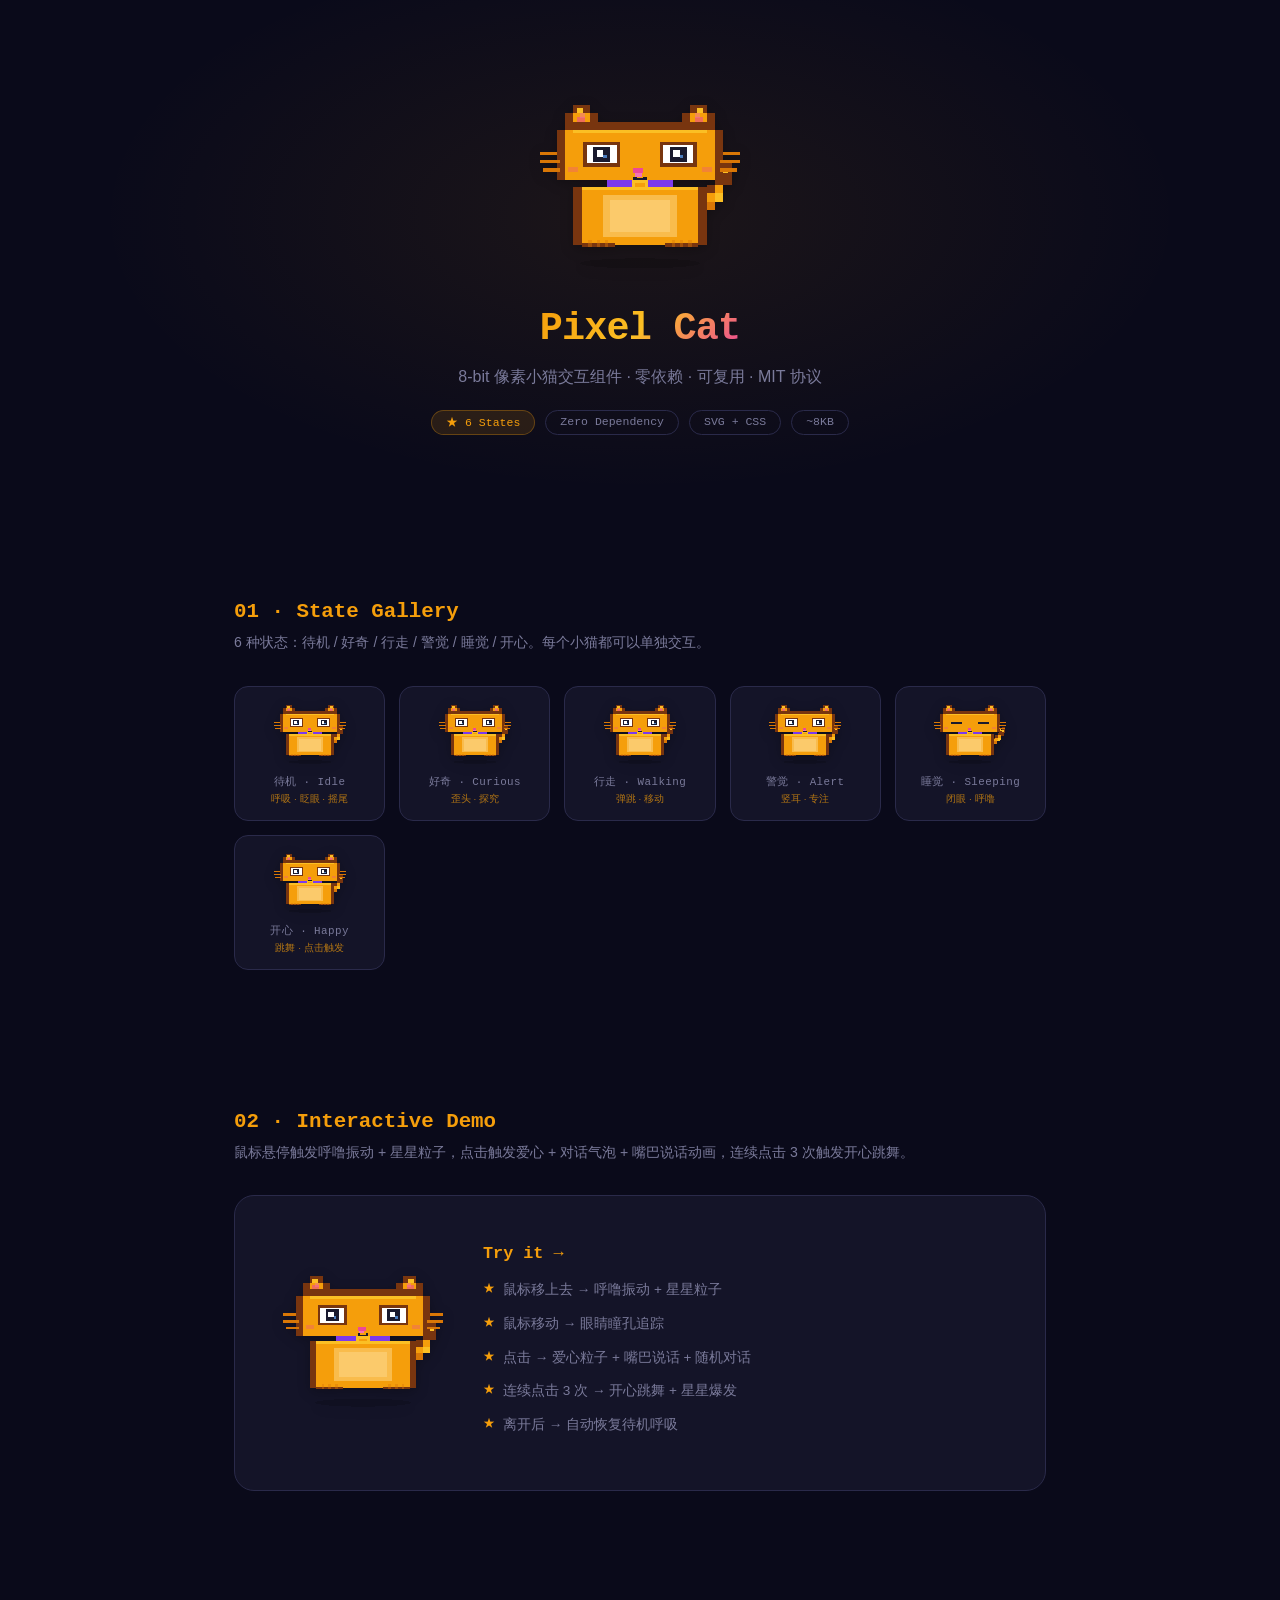
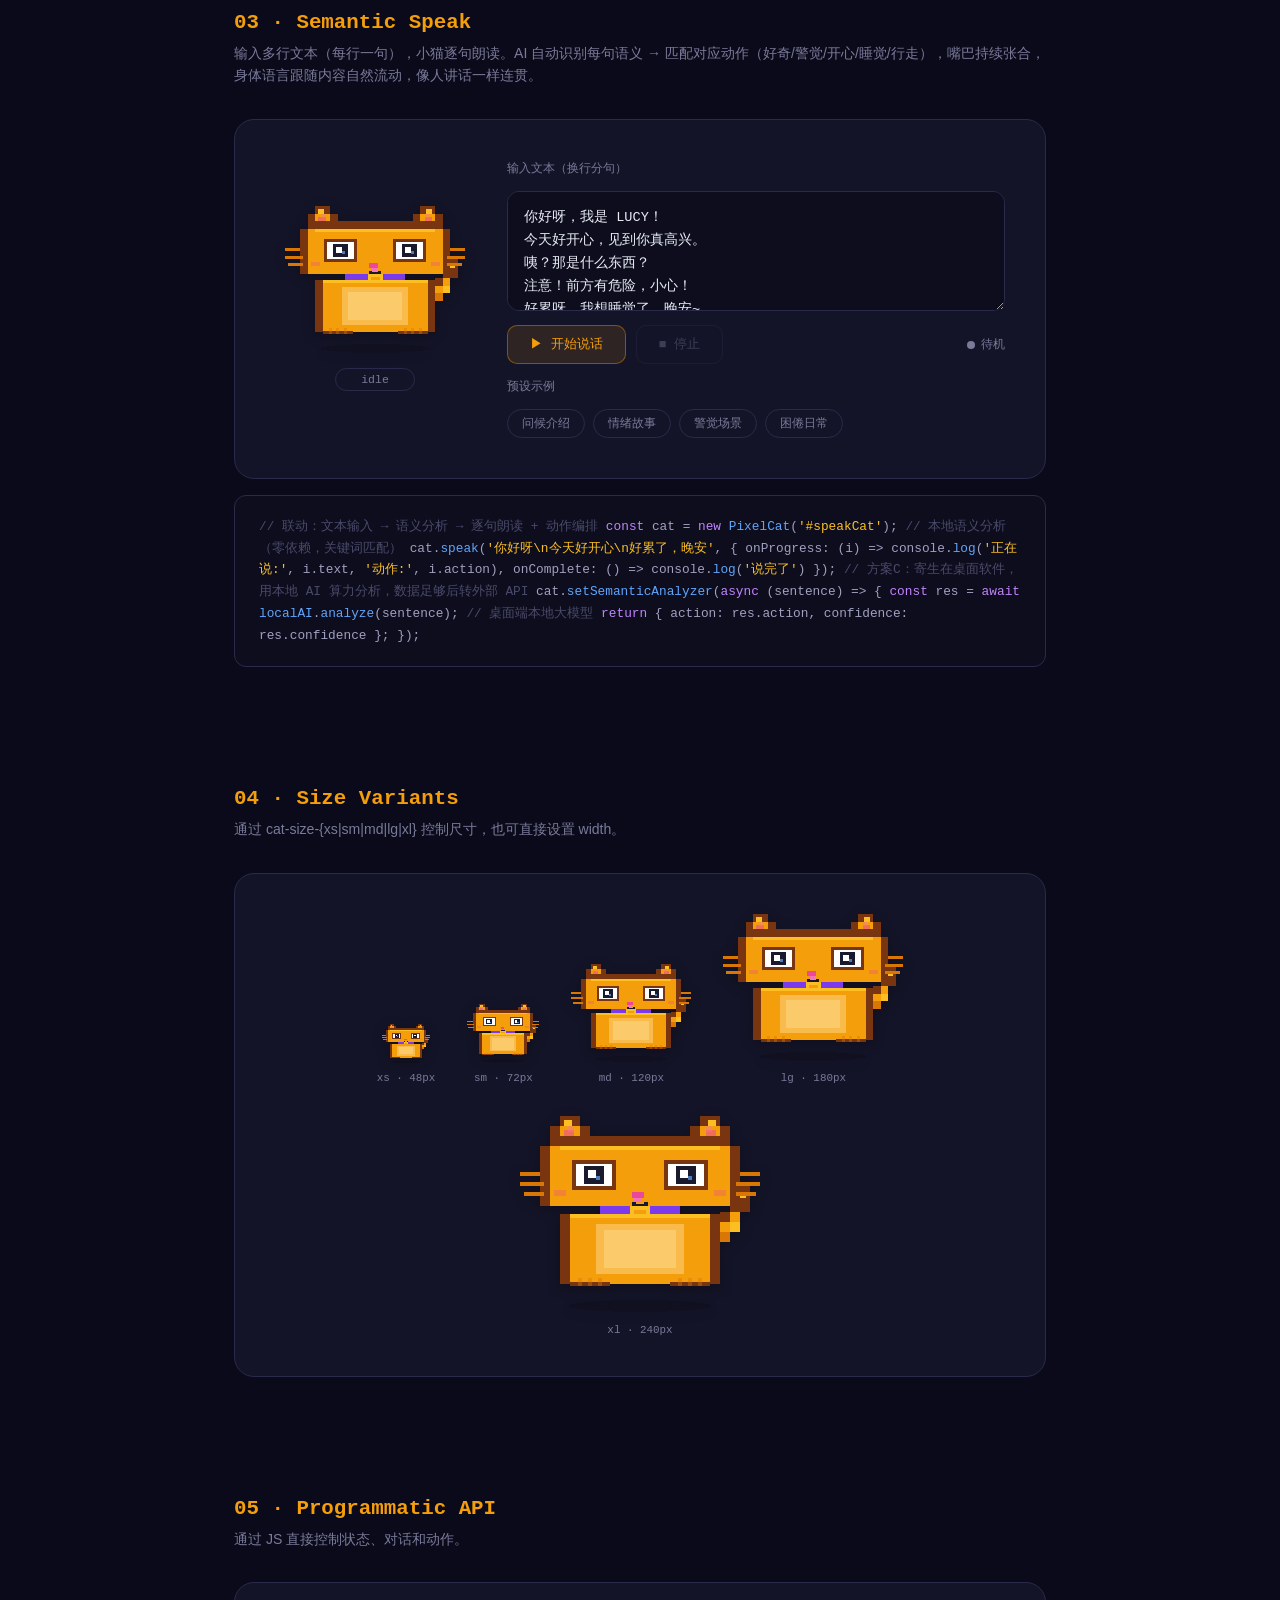
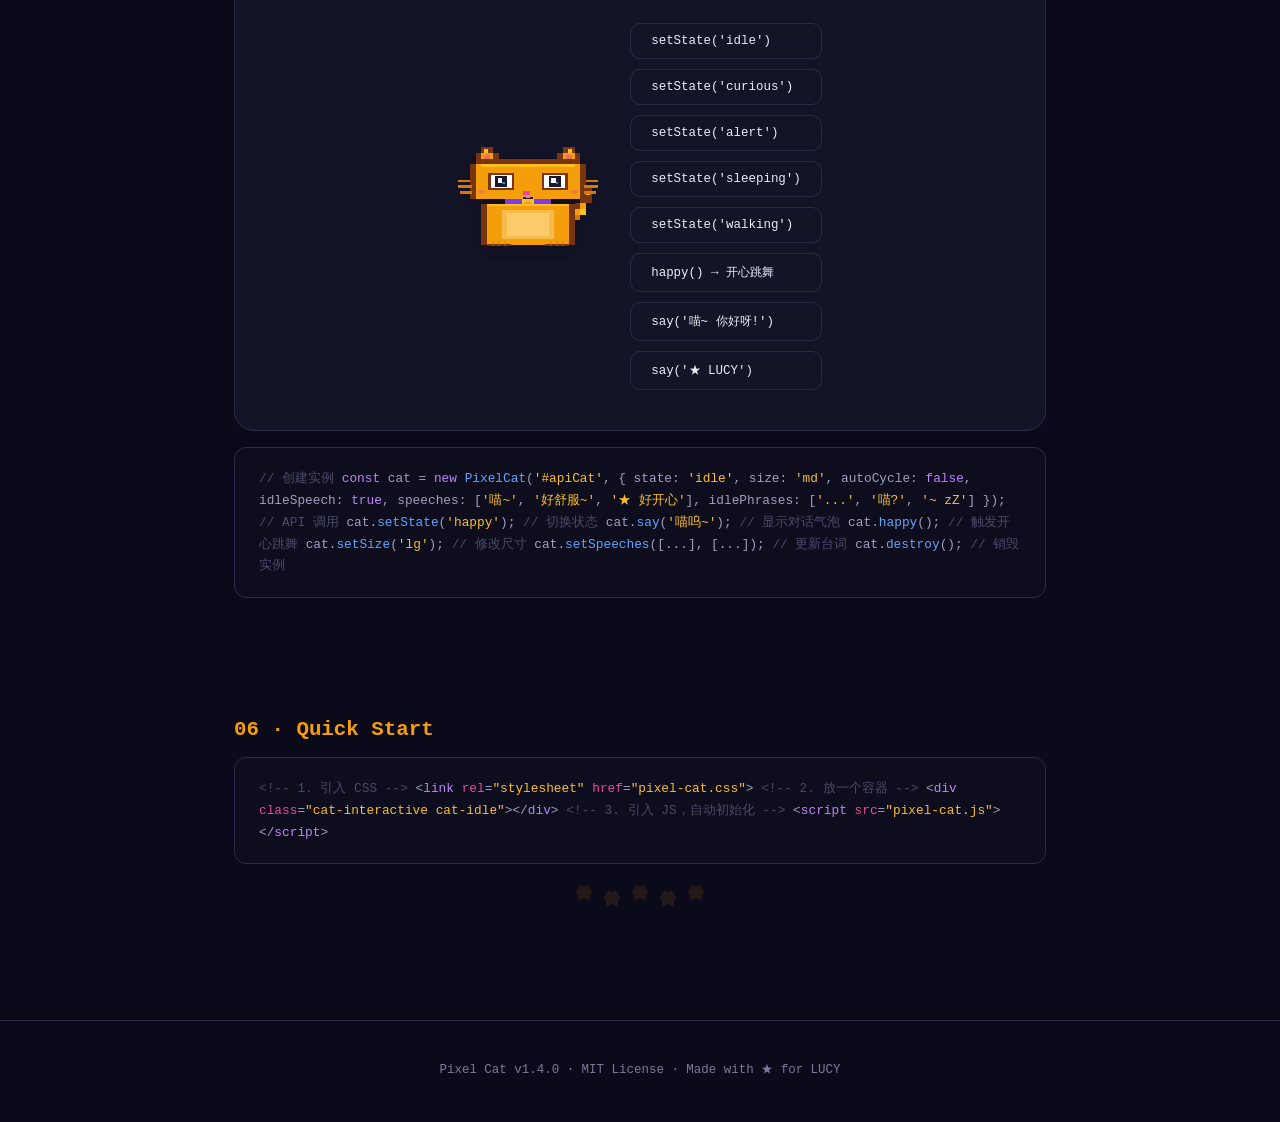
==== commit 1231c3b0: "feat: v1.4.0 — 语义朗读系统 + 文本输入联动界面 - 新增 speak(text) 逐句朗读：换行分句 + 嘴巴同步动画 - 新增语义分析引擎：关键词匹配 → 动作编排（好奇/警觉/开" ====
--- a/index.html
+++ b/index.html
@@ -199,6 +199,133 @@
     transform: translateX(4px);
   }
   .api-btn:active { transform: translateX(2px) scale(0.97); }
+
+  /* ===== SPEAK DEMO ===== */
+  .speak-demo {
+    display: flex;
+    gap: 32px;
+    padding: 40px;
+    background: var(--pc-bg-card, #141428);
+    border: 1px solid var(--pc-border, #2a2a4a);
+    border-radius: 20px;
+    flex-wrap: wrap;
+    align-items: stretch;
+  }
+  .speak-cat {
+    display: flex;
+    flex-direction: column;
+    align-items: center;
+    justify-content: center;
+    gap: 12px;
+    min-width: 200px;
+  }
+  .speak-cat .cat-interactive { width: 180px; }
+  .speak-action-tag {
+    font-family: 'JetBrains Mono', monospace;
+    font-size: 0.72rem;
+    color: var(--pc-amber, #f59e0b);
+    padding: 4px 12px;
+    border: 1px solid rgba(245,158,11,0.3);
+    border-radius: 16px;
+    background: rgba(245,158,11,0.08);
+    min-width: 80px;
+    text-align: center;
+    transition: all 0.25s;
+  }
+  .speak-action-tag.idle { color: var(--pc-text-muted, #7a7a9a); border-color: var(--pc-border, #2a2a4a); background: transparent; }
+  .speak-panel {
+    flex: 1;
+    min-width: 280px;
+    display: flex;
+    flex-direction: column;
+    gap: 14px;
+  }
+  .speak-panel label {
+    font-family: 'JetBrains Mono', monospace;
+    font-size: 0.78rem;
+    color: var(--pc-text-muted, #7a7a9a);
+  }
+  .speak-textarea {
+    width: 100%;
+    min-height: 120px;
+    padding: 14px 16px;
+    background: #0d0d1e;
+    border: 1px solid var(--pc-border, #2a2a4a);
+    border-radius: 12px;
+    color: var(--pc-text, #e8edf5);
+    font-family: 'JetBrains Mono', 'Courier New', monospace;
+    font-size: 0.85rem;
+    line-height: 1.7;
+    resize: vertical;
+    transition: border-color 0.25s;
+  }
+  .speak-textarea:focus {
+    outline: none;
+    border-color: var(--pc-amber, #f59e0b);
+  }
+  .speak-textarea::placeholder { color: #4a4a6a; }
+  .speak-controls {
+    display: flex;
+    gap: 10px;
+    align-items: center;
+    flex-wrap: wrap;
+  }
+  .speak-btn {
+    padding: 10px 22px;
+    border-radius: 10px;
+    font-family: 'JetBrains Mono', monospace;
+    font-size: 0.8rem;
+    cursor: pointer;
+    transition: all 0.25s;
+    border: 1px solid;
+  }
+  .speak-btn.start {
+    background: rgba(245,158,11,0.12);
+    border-color: rgba(245,158,11,0.4);
+    color: var(--pc-amber, #f59e0b);
+  }
+  .speak-btn.start:hover { background: rgba(245,158,11,0.2); transform: translateY(-1px); }
+  .speak-btn.stop {
+    background: transparent;
+    border-color: var(--pc-border, #2a2a4a);
+    color: var(--pc-text-muted, #7a7a9a);
+  }
+  .speak-btn.stop:hover { border-color: #ec4899; color: #ec4899; }
+  .speak-btn:disabled { opacity: 0.4; cursor: not-allowed; transform: none; }
+  .speak-status {
+    font-family: 'JetBrains Mono', monospace;
+    font-size: 0.75rem;
+    color: var(--pc-text-muted, #7a7a9a);
+    margin-left: auto;
+  }
+  .speak-status .dot {
+    display: inline-block;
+    width: 8px; height: 8px;
+    border-radius: 50%;
+    background: var(--pc-text-muted, #7a7a9a);
+    margin-right: 6px;
+    vertical-align: middle;
+    transition: background 0.25s;
+  }
+  .speak-status.active .dot { background: var(--pc-amber, #f59e0b); box-shadow: 0 0 8px rgba(245,158,11,0.6); animation: speak-pulse 1s ease-in-out infinite; }
+  @keyframes speak-pulse { 0%,100% { opacity: 1; } 50% { opacity: 0.4; } }
+  .speak-presets {
+    display: flex;
+    gap: 8px;
+    flex-wrap: wrap;
+  }
+  .speak-preset {
+    padding: 6px 14px;
+    border-radius: 16px;
+    background: transparent;
+    border: 1px solid var(--pc-border, #2a2a4a);
+    color: var(--pc-text-muted, #7a7a9a);
+    font-family: 'JetBrains Mono', monospace;
+    font-size: 0.72rem;
+    cursor: pointer;
+    transition: all 0.25s;
+  }
+  .speak-preset:hover { border-color: var(--pc-amber, #f59e0b); color: var(--pc-amber, #f59e0b); }
 
   /* ===== CODE BLOCK ===== */
   .code-block {
@@ -291,9 +418,57 @@
   </div>
 </div>
 
+<!-- ===== SPEAK DEMO ===== -->
+<div class="section">
+  <div class="section-title">03 · Semantic Speak</div>
+  <p class="section-desc">输入多行文本（每行一句），小猫逐句朗读。AI 自动识别每句语义 → 匹配对应动作（好奇/警觉/开心/睡觉/行走），嘴巴持续张合，身体语言跟随内容自然流动，像人讲话一样连贯。</p>
+  <div class="speak-demo">
+    <div class="speak-cat">
+      <div class="cat-interactive cat-idle" id="speakCat" style="width:180px" data-pc-skip></div>
+      <div class="speak-action-tag idle" id="speakActionTag">idle</div>
+    </div>
+    <div class="speak-panel">
+      <label>输入文本（换行分句）</label>
+      <textarea class="speak-textarea" id="speakInput" placeholder="每行一句话，小猫会逐句朗读并配以相应动作...">你好呀，我是 LUCY！
+今天好开心，见到你真高兴。
+咦？那是什么东西？
+注意！前方有危险，小心！
+好累呀，我想睡觉了，晚安~</textarea>
+      <div class="speak-controls">
+        <button class="speak-btn start" id="speakStartBtn">▶ 开始说话</button>
+        <button class="speak-btn stop" id="speakStopBtn" disabled>■ 停止</button>
+        <div class="speak-status" id="speakStatus"><span class="dot"></span><span id="speakStatusText">待机</span></div>
+      </div>
+      <label>预设示例</label>
+      <div class="speak-presets">
+        <button class="speak-preset" data-preset="greet">问候介绍</button>
+        <button class="speak-preset" data-preset="story">情绪故事</button>
+        <button class="speak-preset" data-preset="alert">警觉场景</button>
+        <button class="speak-preset" data-preset="sleep">困倦日常</button>
+      </div>
+    </div>
+  </div>
+  <div class="code-block">
+<span class="c">// 联动：文本输入 → 语义分析 → 逐句朗读 + 动作编排</span>
+<span class="k">const</span> cat = <span class="k">new</span> <span class="f">PixelCat</span>(<span class="s">'#speakCat'</span>);
+
+<span class="c">// 本地语义分析（零依赖，关键词匹配）</span>
+cat.<span class="f">speak</span>(<span class="s">'你好呀\n今天好开心\n好累了，晚安'</span>, {
+  onProgress: (i) =&gt; console.<span class="f">log</span>(<span class="s">'正在说:'</span>, i.text, <span class="s">'动作:'</span>, i.action),
+  onComplete: () =&gt; console.<span class="f">log</span>(<span class="s">'说完了'</span>)
+});
+
+<span class="c">// 方案C：寄生在桌面软件，用本地 AI 算力分析，数据足够后转外部 API</span>
+cat.<span class="f">setSemanticAnalyzer</span>(<span class="k">async</span> (sentence) =&gt; {
+  <span class="k">const</span> res = <span class="k">await</span> <span class="f">localAI</span>.<span class="f">analyze</span>(sentence);  <span class="c">// 桌面端本地大模型</span>
+  <span class="k">return</span> { action: res.action, confidence: res.confidence };
+});
+  </div>
+</div>
+
 <!-- ===== SIZE VARIANTS ===== -->
 <div class="section">
-  <div class="section-title">03 · Size Variants</div>
+  <div class="section-title">04 · Size Variants</div>
   <p class="section-desc">通过 cat-size-{xs|sm|md|lg|xl} 控制尺寸，也可直接设置 width。</p>
   <div class="size-row">
     <div class="size-item"><div class="cat-interactive cat-idle cat-size-xs"></div><span>xs · 48px</span></div>
@@ -306,7 +481,7 @@
 
 <!-- ===== API DEMO ===== -->
 <div class="section">
-  <div class="section-title">04 · Programmatic API</div>
+  <div class="section-title">05 · Programmatic API</div>
   <p class="section-desc">通过 JS 直接控制状态、对话和动作。</p>
   <div class="api-demo">
     <div class="api-cat">
@@ -346,8 +521,7 @@
 
 <!-- ===== QUICK START ===== -->
 <div class="section">
-  <div class="section-title">05 · Quick Start</div>
-  <p class="section-desc">三步集成，零依赖。</p>
+  <div class="section-title">06 · Quick Start</div>
   <div class="code-block">
 <span class="c">&lt;!-- 1. 引入 CSS --&gt;</span>
 &lt;<span class="k">link</span> <span class="n">rel</span>=<span class="s">"stylesheet"</span> <span class="n">href</span>=<span class="s">"pixel-cat.css"</span>&gt;
@@ -369,7 +543,7 @@
 
 <!-- ===== FOOTER ===== -->
 <div class="footer">
-  Pixel Cat v1.2.0 · MIT License · Made with ★ for LUCY
+  Pixel Cat v1.4.0 · MIT License · Made with ★ for LUCY
 </div>
 
 <script src="pixel-cat.js"></script>
@@ -399,6 +573,87 @@
   // Build state gallery
   PixelCat.buildGallery('#stateGallery');
 
+  // ===== Semantic Speak Demo =====
+  var speakCat = new PixelCat('#speakCat', {
+    state: 'idle',
+    interactive: true,
+    eyeTrack: true
+  });
+
+  var speakInput = document.getElementById('speakInput');
+  var speakStartBtn = document.getElementById('speakStartBtn');
+  var speakStopBtn = document.getElementById('speakStopBtn');
+  var speakStatus = document.getElementById('speakStatus');
+  var speakStatusText = document.getElementById('speakStatusText');
+  var speakActionTag = document.getElementById('speakActionTag');
+
+  var ACTION_LABELS = {
+    idle: '待机', curious: '好奇', alert: '警觉',
+    happy: '开心', sleeping: '睡觉', walking: '行走'
+  };
+
+  var PRESETS = {
+    greet: '你好呀，我是 LUCY！\n很高兴见到你！\n我们可以做朋友吗？',
+    story: '今天天气真好，\n好开心呀！\n咦？那是什么？\n注意，好像有危险！\n呼，没事就好，放心了。',
+    alert: '注意！前方有情况。\n小心一点！\n快跑，快走！\n好险啊，终于安全了。',
+    sleep: '今天好累呀，\n有点犯困了，\n眼睛快睁不开了，\n晚安，做个好梦~'
+  };
+
+  function setActionTag(action) {
+    var label = ACTION_LABELS[action] || action;
+    speakActionTag.textContent = label;
+    if (action === 'idle') {
+      speakActionTag.classList.add('idle');
+    } else {
+      speakActionTag.classList.remove('idle');
+    }
+  }
+
+  function setSpeaking(isSpeaking) {
+    if (isSpeaking) {
+      speakStartBtn.disabled = true;
+      speakStopBtn.disabled = false;
+      speakStatus.classList.add('active');
+    } else {
+      speakStartBtn.disabled = false;
+      speakStopBtn.disabled = true;
+      speakStatus.classList.remove('active');
+      speakStatusText.textContent = '待机';
+      setActionTag('idle');
+    }
+  }
+
+  speakStartBtn.addEventListener('click', function () {
+    var text = speakInput.value.trim();
+    if (!text) return;
+    setSpeaking(true);
+    speakCat.speak(text, {
+      onProgress: function (info) {
+        speakStatusText.textContent = '第 ' + (info.index + 1) + '/' + info.total + ' 句';
+        setActionTag(info.action);
+      },
+      onComplete: function () {
+        setSpeaking(false);
+      }
+    });
+  });
+
+  speakStopBtn.addEventListener('click', function () {
+    speakCat.stopSpeak();
+    setSpeaking(false);
+  });
+
+  // Preset buttons
+  document.querySelectorAll('.speak-preset').forEach(function (btn) {
+    btn.addEventListener('click', function () {
+      var key = btn.getAttribute('data-preset');
+      if (PRESETS[key]) {
+        speakInput.value = PRESETS[key];
+        speakInput.focus();
+      }
+    });
+  });
+
   console.log('%c★ Pixel Cat Demo loaded', 'color:#fbbf24;font-weight:bold;font-size:14px');
 </script>
 
--- a/pixel-cat.css
+++ b/pixel-cat.css
@@ -1,6 +1,6 @@
 /* ============================================
    PIXEL CAT — 8-bit Interactive Pixel Cat Component
-   Version: 1.2.0 (mouth speaking animation)
+   Version: 1.3.0 (semantic speak system)
    License: MIT
    ============================================
    Usage: <link rel="stylesheet" href="pixel-cat.css">
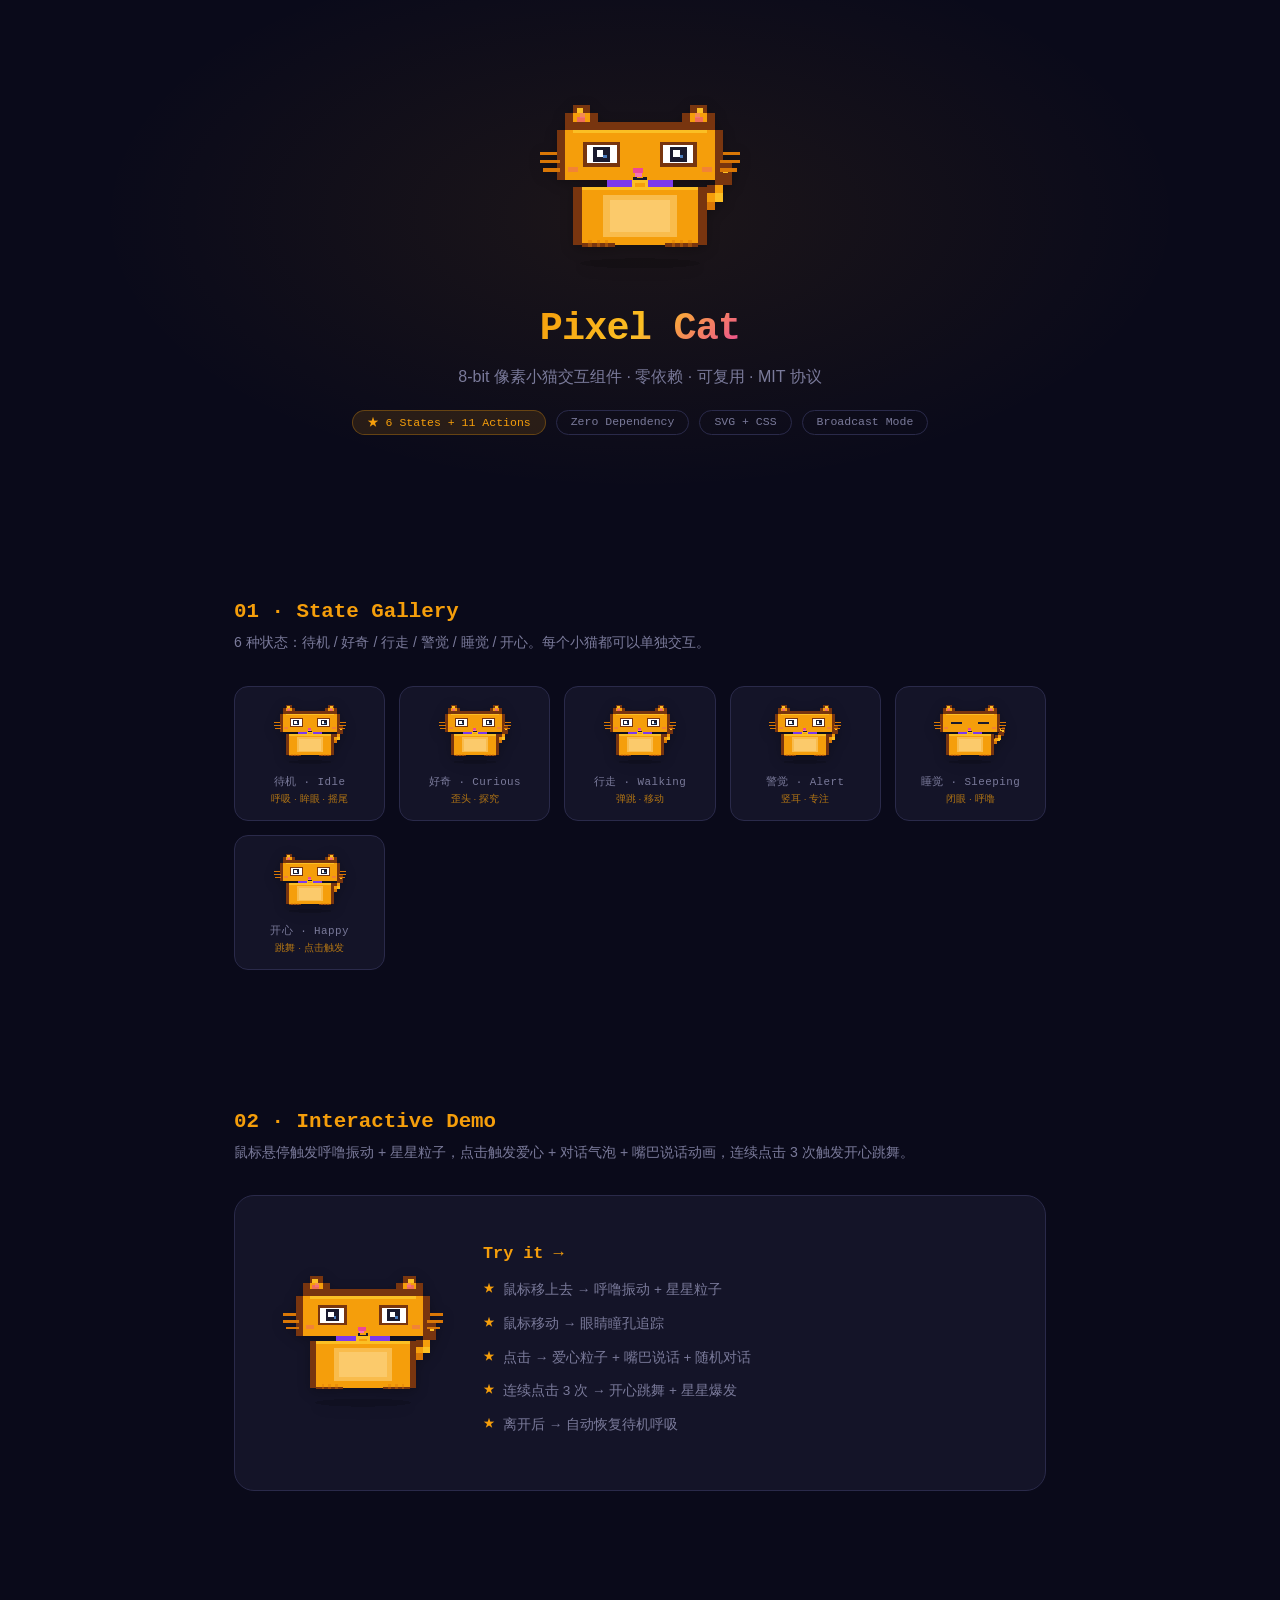
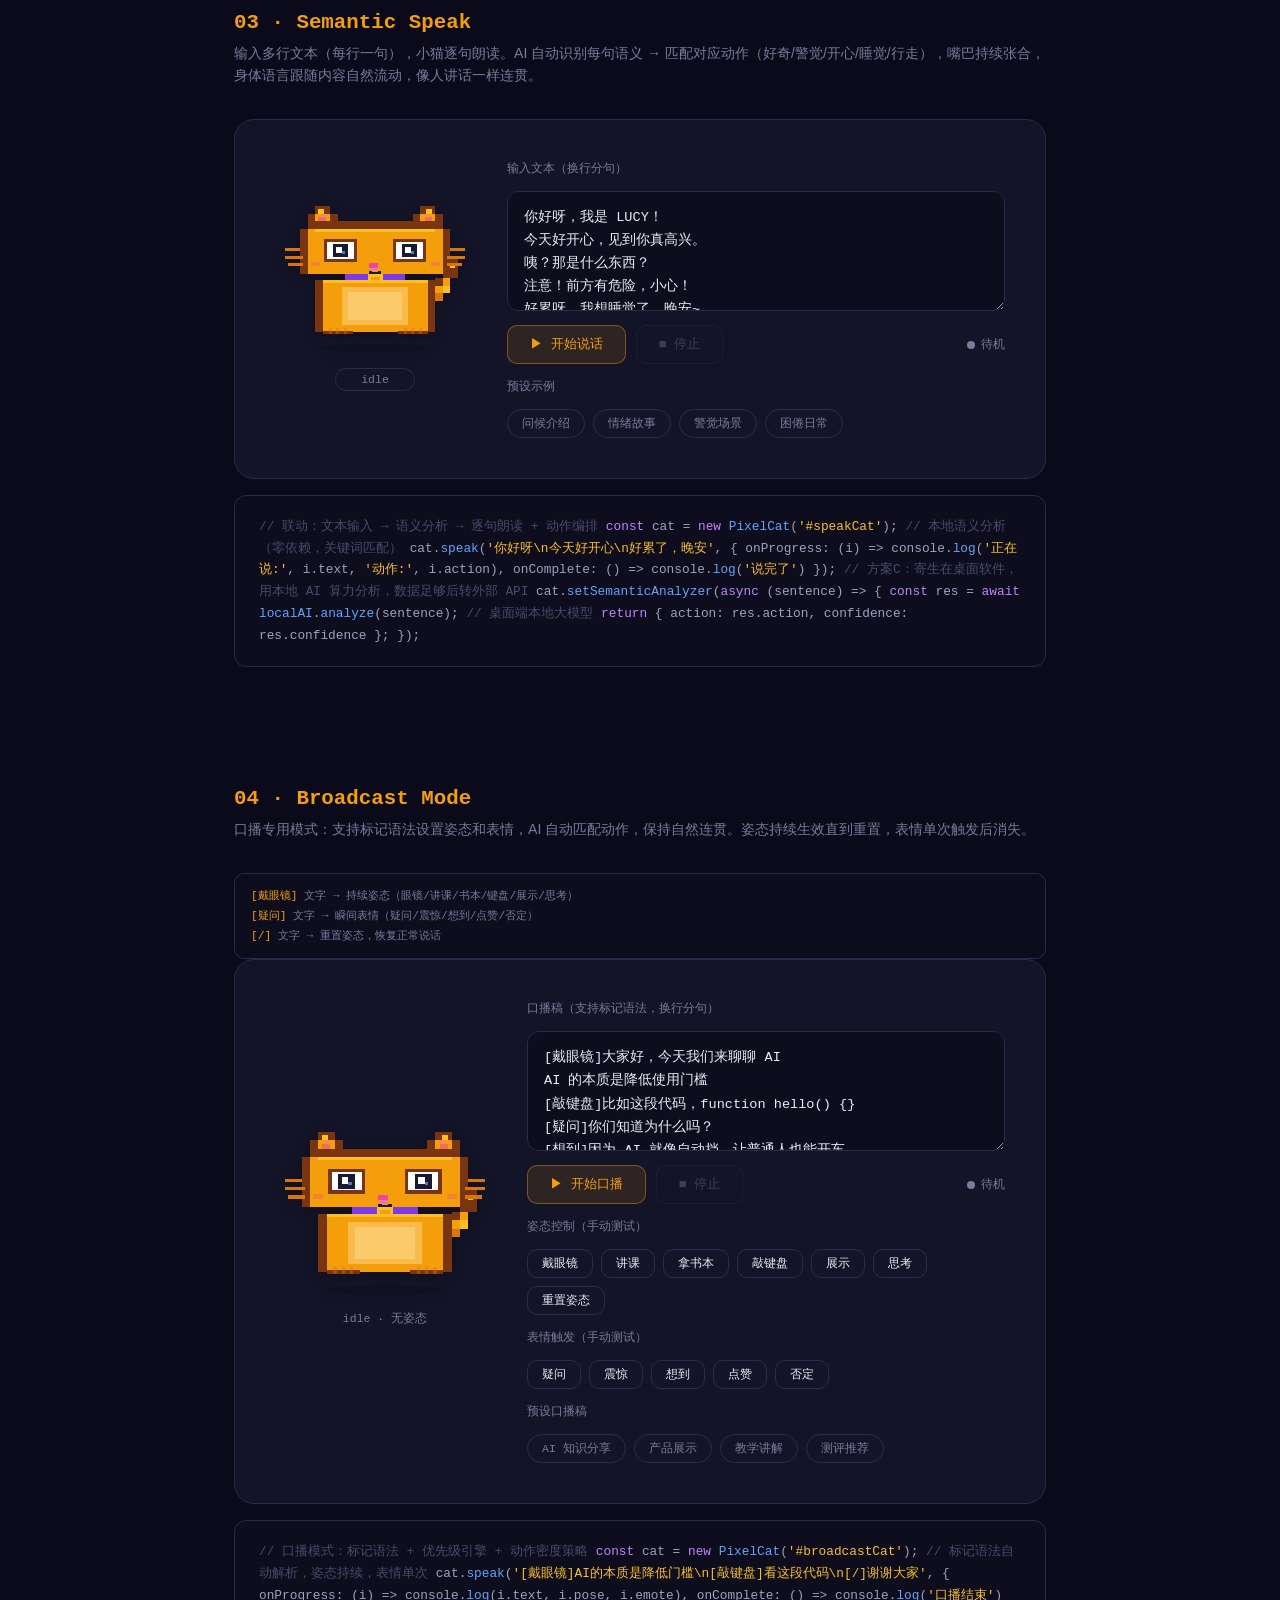
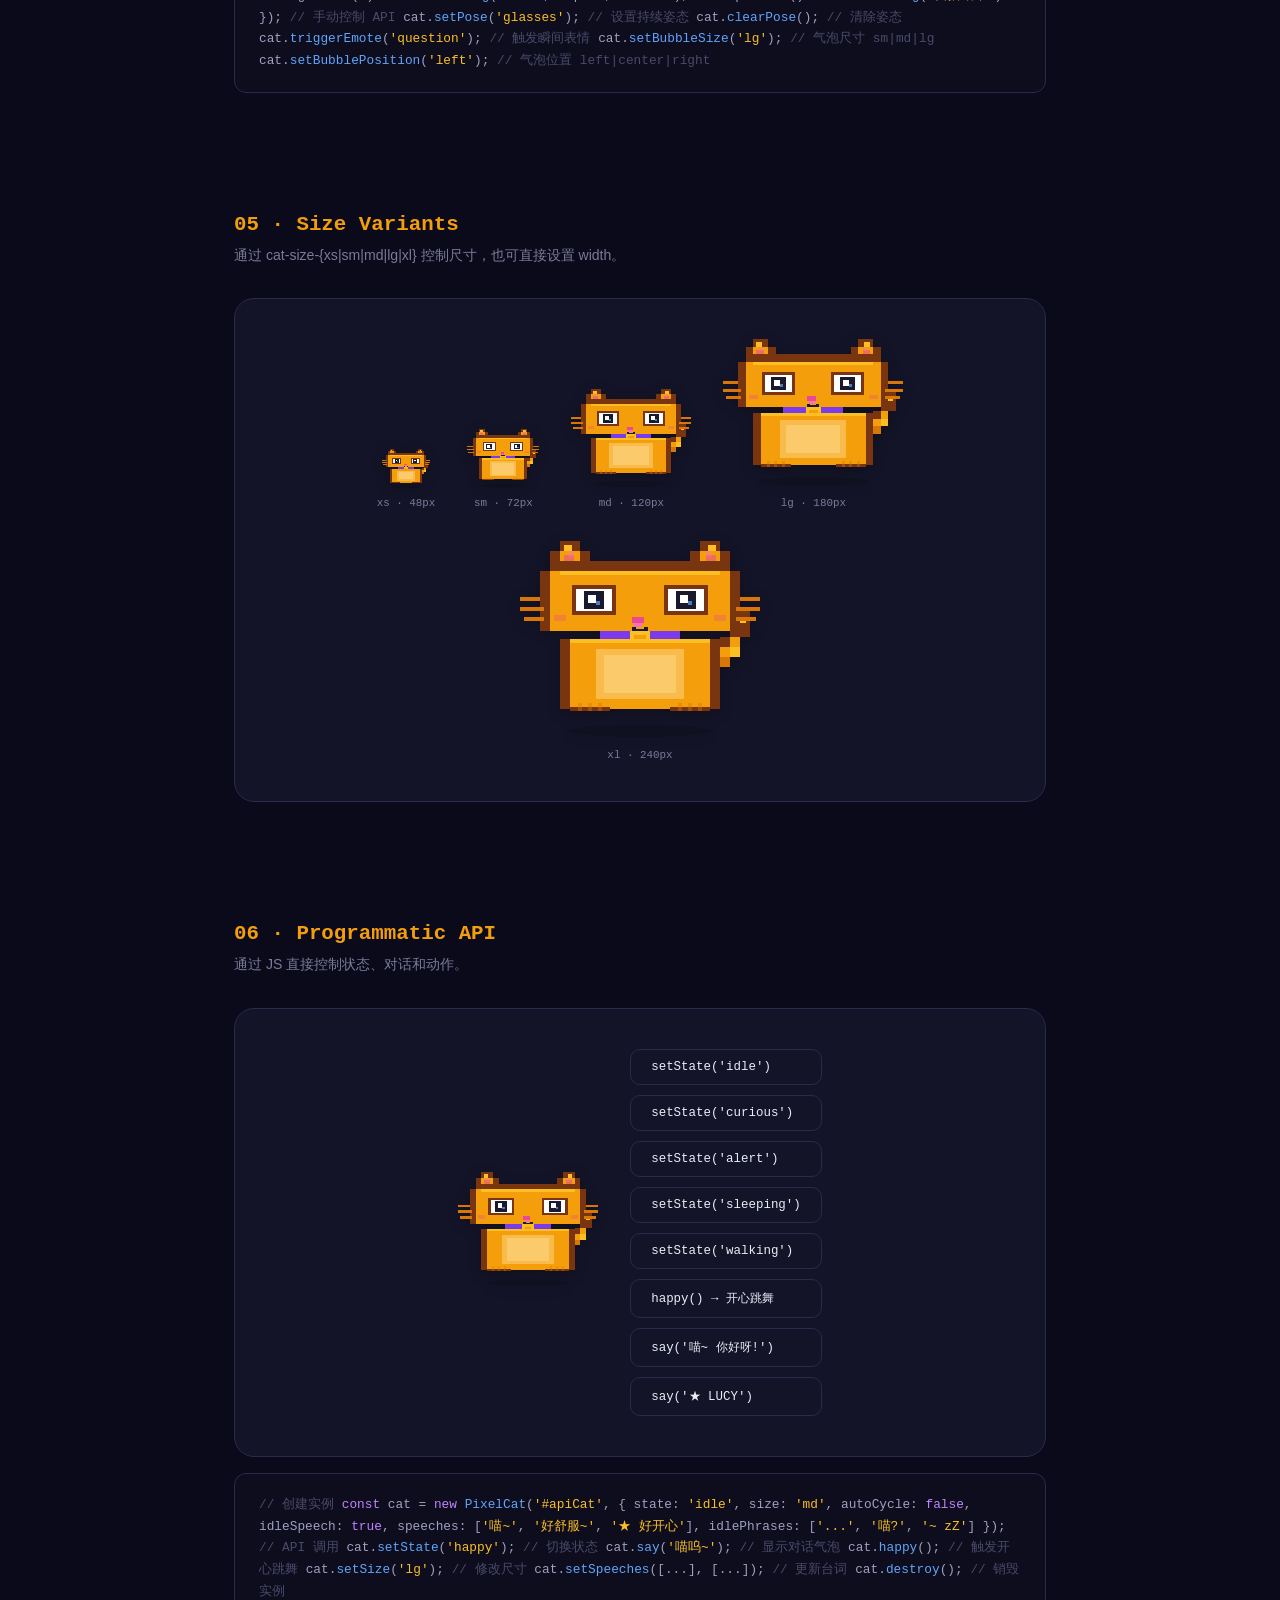
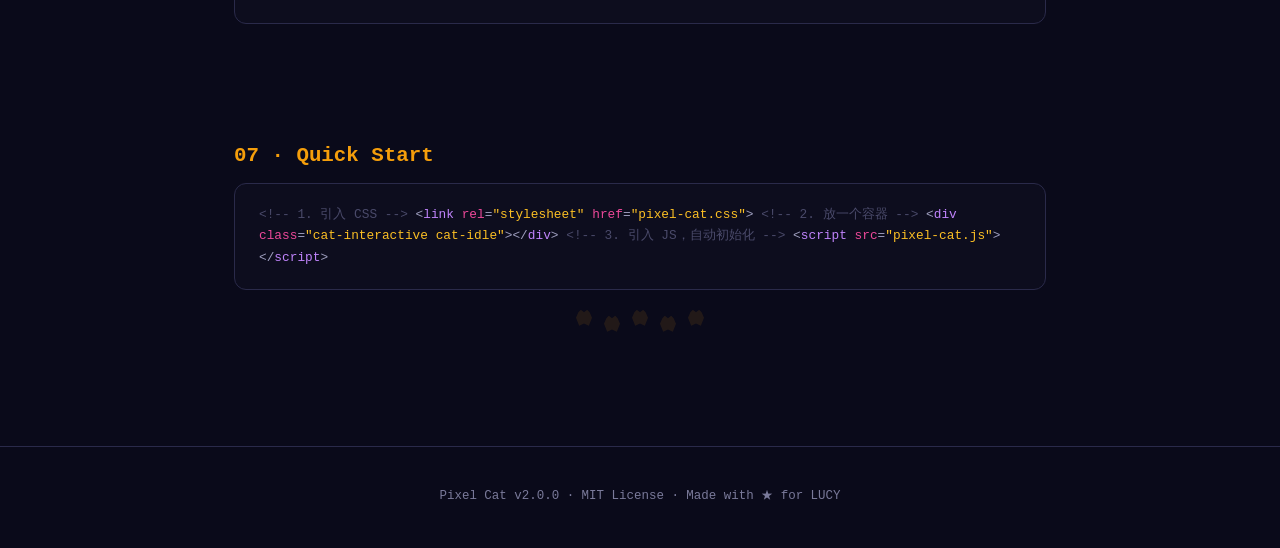
==== commit 88e8624f: "feat: v2.0.0 — 口播模式（6姿态+5表情+标记语法+优先级引擎+动作密度策略） 新增功能: - 6种持续姿态: 戴眼镜/讲课/拿书本/敲键盘/展示/思考 - 5种瞬间表情: 疑问/震惊/" ====
--- a/index.html
+++ b/index.html
@@ -327,6 +327,84 @@
   }
   .speak-preset:hover { border-color: var(--pc-amber, #f59e0b); color: var(--pc-amber, #f59e0b); }
 
+  /* ===== BROADCAST MODE ===== */
+  .broadcast-demo {
+    display: flex;
+    gap: 32px;
+    padding: 40px;
+    background: var(--pc-bg-card, #141428);
+    border: 1px solid var(--pc-border, #2a2a4a);
+    border-radius: 20px;
+    flex-wrap: wrap;
+    align-items: stretch;
+  }
+  .broadcast-cat {
+    display: flex;
+    flex-direction: column;
+    align-items: center;
+    justify-content: center;
+    gap: 12px;
+    min-width: 220px;
+  }
+  .broadcast-cat .cat-interactive { width: 200px; }
+  .broadcast-info {
+    font-family: 'JetBrains Mono', monospace;
+    font-size: 0.72rem;
+    color: var(--pc-text-muted, #7a7a9a);
+    text-align: center;
+    min-height: 20px;
+  }
+  .broadcast-info .pose-tag {
+    color: var(--pc-amber, #f59e0b);
+  }
+  .broadcast-info .emote-tag {
+    color: var(--pc-pink, #ec4899);
+  }
+  .broadcast-panel {
+    flex: 1;
+    min-width: 300px;
+    display: flex;
+    flex-direction: column;
+    gap: 14px;
+  }
+  .broadcast-panel label {
+    font-family: 'JetBrains Mono', monospace;
+    font-size: 0.78rem;
+    color: var(--pc-text-muted, #7a7a9a);
+  }
+  .pose-buttons, .emote-buttons {
+    display: flex;
+    gap: 8px;
+    flex-wrap: wrap;
+  }
+  .pose-buttons .api-btn, .emote-buttons .api-btn {
+    padding: 6px 14px;
+    font-size: 0.72rem;
+  }
+  .broadcast-controls {
+    display: flex;
+    gap: 10px;
+    align-items: center;
+    flex-wrap: wrap;
+  }
+  .broadcast-presets {
+    display: flex;
+    gap: 8px;
+    flex-wrap: wrap;
+  }
+  .markup-hint {
+    font-family: 'JetBrains Mono', monospace;
+    font-size: 0.7rem;
+    color: var(--pc-text-muted, #7a7a9a);
+    line-height: 1.8;
+    padding: 12px 16px;
+    background: #0d0d1e;
+    border: 1px solid var(--pc-border, #2a2a4a);
+    border-radius: 10px;
+  }
+  .markup-hint .tag { color: var(--pc-amber, #f59e0b); }
+  .markup-hint .desc { color: var(--pc-text-muted, #7a7a9a); }
+
   /* ===== CODE BLOCK ===== */
   .code-block {
     background: #0d0d1e;
@@ -385,10 +463,10 @@
   <h1>Pixel Cat</h1>
   <p>8-bit 像素小猫交互组件 · 零依赖 · 可复用 · MIT 协议</p>
   <div class="hero-badges">
-    <span class="hero-badge accent">★ 6 States</span>
+    <span class="hero-badge accent">★ 6 States + 11 Actions</span>
     <span class="hero-badge">Zero Dependency</span>
     <span class="hero-badge">SVG + CSS</span>
-    <span class="hero-badge">~8KB</span>
+    <span class="hero-badge">Broadcast Mode</span>
   </div>
 </div>
 
@@ -466,9 +544,83 @@
   </div>
 </div>
 
+<!-- ===== BROADCAST MODE ===== -->
+<div class="section">
+  <div class="section-title">04 · Broadcast Mode</div>
+  <p class="section-desc">口播专用模式：支持标记语法设置姿态和表情，AI 自动匹配动作，保持自然连贯。姿态持续生效直到重置，表情单次触发后消失。</p>
+  <div class="markup-hint">
+<span class="tag">[戴眼镜]</span> <span class="desc">文字 → 持续姿态（眼镜/讲课/书本/键盘/展示/思考）</span><br>
+<span class="tag">[疑问]</span> <span class="desc">文字 → 瞬间表情（疑问/震惊/想到/点赞/否定）</span><br>
+<span class="tag">[/]</span> <span class="desc">文字 → 重置姿态，恢复正常说话</span>
+  </div>
+  <div class="broadcast-demo">
+    <div class="broadcast-cat">
+      <div class="cat-interactive cat-idle" id="broadcastCat" style="width:200px" data-pc-skip></div>
+      <div class="broadcast-info" id="broadcastInfo">idle · 无姿态</div>
+    </div>
+    <div class="broadcast-panel">
+      <label>口播稿（支持标记语法，换行分句）</label>
+      <textarea class="speak-textarea" id="broadcastInput" placeholder="每行一句，可用 [标记] 设置姿态和表情...">[戴眼镜]大家好，今天我们来聊聊 AI
+AI 的本质是降低使用门槛
+[敲键盘]比如这段代码，function hello() {}
+[疑问]你们知道为什么吗？
+[想到]因为 AI 就像自动挡，让普通人也能开车
+[展示]这就是我们的产品 LUCY
+[/]希望大家喜欢，谢谢！</textarea>
+      <div class="broadcast-controls">
+        <button class="speak-btn start" id="broadcastStartBtn">▶ 开始口播</button>
+        <button class="speak-btn stop" id="broadcastStopBtn" disabled>■ 停止</button>
+        <div class="speak-status" id="broadcastStatus"><span class="dot"></span><span id="broadcastStatusText">待机</span></div>
+      </div>
+      <label>姿态控制（手动测试）</label>
+      <div class="pose-buttons">
+        <button class="api-btn" data-pose="glasses">戴眼镜</button>
+        <button class="api-btn" data-pose="teach">讲课</button>
+        <button class="api-btn" data-pose="book">拿书本</button>
+        <button class="api-btn" data-pose="keyboard">敲键盘</button>
+        <button class="api-btn" data-pose="present">展示</button>
+        <button class="api-btn" data-pose="think">思考</button>
+        <button class="api-btn" data-pose="idle">重置姿态</button>
+      </div>
+      <label>表情触发（手动测试）</label>
+      <div class="emote-buttons">
+        <button class="api-btn" data-emote="question">疑问</button>
+        <button class="api-btn" data-emote="shock">震惊</button>
+        <button class="api-btn" data-emote="idea">想到</button>
+        <button class="api-btn" data-emote="thumbsup">点赞</button>
+        <button class="api-btn" data-emote="deny">否定</button>
+      </div>
+      <label>预设口播稿</label>
+      <div class="broadcast-presets">
+        <button class="speak-preset" data-bp="ai">AI 知识分享</button>
+        <button class="speak-preset" data-bp="product">产品展示</button>
+        <button class="speak-preset" data-bp="teach">教学讲解</button>
+        <button class="speak-preset" data-bp="review">测评推荐</button>
+      </div>
+    </div>
+  </div>
+  <div class="code-block">
+<span class="c">// 口播模式：标记语法 + 优先级引擎 + 动作密度策略</span>
+<span class="k">const</span> cat = <span class="k">new</span> <span class="f">PixelCat</span>(<span class="s">'#broadcastCat'</span>);
+
+<span class="c">// 标记语法自动解析，姿态持续，表情单次</span>
+cat.<span class="f">speak</span>(<span class="s">'[戴眼镜]AI的本质是降低门槛\n[敲键盘]看这段代码\n[/]谢谢大家'</span>, {
+  onProgress: (i) =&gt; console.<span class="f">log</span>(i.text, i.pose, i.emote),
+  onComplete: () =&gt; console.<span class="f">log</span>(<span class="s">'口播结束'</span>)
+});
+
+<span class="c">// 手动控制 API</span>
+cat.<span class="f">setPose</span>(<span class="s">'glasses'</span>);       <span class="c">// 设置持续姿态</span>
+cat.<span class="f">clearPose</span>();             <span class="c">// 清除姿态</span>
+cat.<span class="f">triggerEmote</span>(<span class="s">'question'</span>);  <span class="c">// 触发瞬间表情</span>
+cat.<span class="f">setBubbleSize</span>(<span class="s">'lg'</span>);       <span class="c">// 气泡尺寸 sm|md|lg</span>
+cat.<span class="f">setBubblePosition</span>(<span class="s">'left'</span>);  <span class="c">// 气泡位置 left|center|right</span>
+  </div>
+</div>
+
 <!-- ===== SIZE VARIANTS ===== -->
 <div class="section">
-  <div class="section-title">04 · Size Variants</div>
+  <div class="section-title">05 · Size Variants</div>
   <p class="section-desc">通过 cat-size-{xs|sm|md|lg|xl} 控制尺寸，也可直接设置 width。</p>
   <div class="size-row">
     <div class="size-item"><div class="cat-interactive cat-idle cat-size-xs"></div><span>xs · 48px</span></div>
@@ -481,7 +633,7 @@
 
 <!-- ===== API DEMO ===== -->
 <div class="section">
-  <div class="section-title">05 · Programmatic API</div>
+  <div class="section-title">06 · Programmatic API</div>
   <p class="section-desc">通过 JS 直接控制状态、对话和动作。</p>
   <div class="api-demo">
     <div class="api-cat">
@@ -521,7 +673,7 @@
 
 <!-- ===== QUICK START ===== -->
 <div class="section">
-  <div class="section-title">06 · Quick Start</div>
+  <div class="section-title">07 · Quick Start</div>
   <div class="code-block">
 <span class="c">&lt;!-- 1. 引入 CSS --&gt;</span>
 &lt;<span class="k">link</span> <span class="n">rel</span>=<span class="s">"stylesheet"</span> <span class="n">href</span>=<span class="s">"pixel-cat.css"</span>&gt;
@@ -543,7 +695,7 @@
 
 <!-- ===== FOOTER ===== -->
 <div class="footer">
-  Pixel Cat v1.4.0 · MIT License · Made with ★ for LUCY
+  Pixel Cat v2.0.0 · MIT License · Made with ★ for LUCY
 </div>
 
 <script src="pixel-cat.js"></script>
@@ -654,6 +806,123 @@
     });
   });
 
+  // ===== Broadcast Mode Demo =====
+  var broadcastCat = new PixelCat('#broadcastCat', {
+    state: 'idle',
+    interactive: true,
+    eyeTrack: true
+  });
+
+  var broadcastInput = document.getElementById('broadcastInput');
+  var broadcastStartBtn = document.getElementById('broadcastStartBtn');
+  var broadcastStopBtn = document.getElementById('broadcastStopBtn');
+  var broadcastStatus = document.getElementById('broadcastStatus');
+  var broadcastStatusText = document.getElementById('broadcastStatusText');
+  var broadcastInfo = document.getElementById('broadcastInfo');
+
+  var POSE_LABELS = {
+    glasses: '戴眼镜', teach: '讲课', book: '拿书本',
+    keyboard: '敲键盘', present: '展示', think: '思考'
+  };
+  var EMOTE_LABELS = {
+    question: '疑问', shock: '震惊', idea: '想到',
+    thumbsup: '点赞', deny: '否定'
+  };
+  var STATE_LABELS_B = {
+    idle: '待机', curious: '好奇', alert: '警觉',
+    happy: '开心', sleeping: '睡觉', walking: '行走'
+  };
+
+  var BROADCAST_PRESETS = {
+    ai: '[戴眼镜]大家好，今天来聊聊 AI\nAI 的本质是降低使用门槛\n[敲键盘]比如这段代码\n[疑问]你们知道为什么吗？\n[想到]因为 AI 就像自动挡\n[展示]这就是 LUCY\n[/]谢谢大家！',
+    product: '[展示]给大家看看我们的新产品\n这个产品叫 LUCY\n[戴眼镜]它是一个开源口袋终端\n[敲键盘]支持多种硬件接口\n[点赞]值得期待\n[/]谢谢支持！',
+    teach: '[讲课]今天教大家一个知识点\n[拿书本]请翻到第三章\n[疑问]这里懂了吗？\n[想到]关键在于理解原理\n[点赞]很好，就是这样\n[/]下课！',
+    review: '[戴眼镜]今天测评一个产品\n[展示]就是这台 LUCY\n[震惊]功能竟然这么丰富\n[疑问]价格贵不贵呢？\n[点赞]性价比很高\n[/]推荐入手！'
+  };
+
+  function updateBroadcastInfo(state, pose, emote) {
+    var parts = [];
+    parts.push(STATE_LABELS_B[state] || state || '待机');
+    if (pose) {
+      parts.push('<span class="pose-tag">' + (POSE_LABELS[pose] || pose) + '</span>');
+    } else {
+      parts.push('无姿态');
+    }
+    if (emote) {
+      parts.push('<span class="emote-tag">' + (EMOTE_LABELS[emote] || emote) + '</span>');
+    }
+    broadcastInfo.innerHTML = parts.join(' · ');
+  }
+
+  function setBroadcasting(isOn) {
+    if (isOn) {
+      broadcastStartBtn.disabled = true;
+      broadcastStopBtn.disabled = false;
+      broadcastStatus.classList.add('active');
+    } else {
+      broadcastStartBtn.disabled = false;
+      broadcastStopBtn.disabled = true;
+      broadcastStatus.classList.remove('active');
+      broadcastStatusText.textContent = '待机';
+      updateBroadcastInfo('idle', null, null);
+    }
+  }
+
+  broadcastStartBtn.addEventListener('click', function () {
+    var text = broadcastInput.value.trim();
+    if (!text) return;
+    setBroadcasting(true);
+    broadcastCat.speak(text, {
+      onProgress: function (info) {
+        broadcastStatusText.textContent = '第 ' + (info.index + 1) + '/' + info.total + ' 句';
+        updateBroadcastInfo(info.action, info.pose, info.emote);
+      },
+      onComplete: function () {
+        setBroadcasting(false);
+      }
+    });
+  });
+
+  broadcastStopBtn.addEventListener('click', function () {
+    broadcastCat.stopSpeak();
+    setBroadcasting(false);
+  });
+
+  // Pose control buttons
+  document.querySelectorAll('.pose-buttons .api-btn').forEach(function (btn) {
+    btn.addEventListener('click', function () {
+      var pose = btn.getAttribute('data-pose');
+      if (pose === 'idle') {
+        broadcastCat.clearPose();
+        updateBroadcastInfo(broadcastCat.getState().replace('cat-', ''), null, null);
+      } else {
+        broadcastCat.setPose(pose);
+        updateBroadcastInfo(broadcastCat.getState().replace('cat-', ''), pose, null);
+      }
+    });
+  });
+
+  // Emote trigger buttons
+  document.querySelectorAll('.emote-buttons .api-btn').forEach(function (btn) {
+    btn.addEventListener('click', function () {
+      var emote = btn.getAttribute('data-emote');
+      broadcastCat.triggerEmote(emote);
+      var currentState = broadcastCat.getState().replace('cat-', '');
+      updateBroadcastInfo(currentState, broadcastCat.getPose(), emote);
+    });
+  });
+
+  // Broadcast preset buttons
+  document.querySelectorAll('[data-bp]').forEach(function (btn) {
+    btn.addEventListener('click', function () {
+      var key = btn.getAttribute('data-bp');
+      if (BROADCAST_PRESETS[key]) {
+        broadcastInput.value = BROADCAST_PRESETS[key];
+        broadcastInput.focus();
+      }
+    });
+  });
+
   console.log('%c★ Pixel Cat Demo loaded', 'color:#fbbf24;font-weight:bold;font-size:14px');
 </script>
 
--- a/pixel-cat.css
+++ b/pixel-cat.css
@@ -1,6 +1,6 @@
 /* ============================================
    PIXEL CAT — 8-bit Interactive Pixel Cat Component
-   Version: 1.3.0 (semantic speak system)
+   Version: 2.0.0 (broadcast mode: poses + emotes + markup)
    License: MIT
    ============================================
    Usage: <link rel="stylesheet" href="pixel-cat.css">
@@ -299,6 +299,142 @@
   transform: translateX(-50%) translateY(0);
 }
 
+/* --- v2.0: bubble size variants --- */
+.cat-bubble-sm { font-size: 0.62rem; padding: 3px 10px; max-width: 140px; }
+.cat-bubble-md { font-size: 0.72rem; padding: 5px 14px; max-width: 200px; }
+.cat-bubble-lg { font-size: 0.85rem; padding: 7px 18px; max-width: 280px; }
+
+/* --- v2.0: bubble position variants --- */
+.cat-bubble-left {
+  left: 0;
+  transform: translateY(4px);
+}
+.cat-bubble-left::after { left: 20px; transform: none; }
+.cat-interactive.cat-talking .cat-bubble-left {
+  transform: translateY(0);
+}
+
+.cat-bubble-right {
+  left: auto; right: 0;
+  transform: translateY(4px);
+}
+.cat-bubble-right::after { left: auto; right: 20px; transform: none; }
+.cat-interactive.cat-talking .cat-bubble-right {
+  transform: translateY(0);
+}
+
+/* ============================================
+   8.5 v2.0 POSE PROP LAYER (inside SVG)
+   ============================================ */
+
+/* Prop layer is an SVG <g> — no CSS positioning needed,
+   props use SVG coordinates. Only visibility control here. */
+.cat-prop-layer {
+  opacity: 1;
+  transition: opacity 0.2s ease;
+}
+.cat-prop-layer:empty { opacity: 0; }
+
+/* --- v2.0: Pose body language effects --- */
+
+/* Glasses: slight head tilt forward (studious) */
+.cat-pose-glasses .cat-head {
+  transform: translateY(1px);
+  transition: transform 0.3s ease;
+}
+
+/* Teach: body leans forward slightly */
+.cat-pose-teach .cat-body {
+  transform-origin: center bottom;
+  transform: rotate(-2deg) translateY(1px);
+  transition: transform 0.3s ease;
+}
+
+/* Book: body sits up straighter */
+.cat-pose-book .cat-body {
+  transform-origin: center bottom;
+  transform: scaleY(1.02);
+  transition: transform 0.3s ease;
+}
+
+/* Keyboard: body leans forward (typing posture) */
+.cat-pose-keyboard .cat-body {
+  transform-origin: center bottom;
+  transform: rotate(1deg) translateY(2px) scaleY(0.98);
+  transition: transform 0.3s ease;
+}
+
+/* Present: body stands taller (showing off) */
+.cat-pose-present .cat-body {
+  transform-origin: center bottom;
+  transform: translateY(-2px) scaleY(1.03);
+  transition: transform 0.3s ease;
+}
+.cat-pose-present .cat-prop-present {
+  animation: present-sparkle 1.2s ease-in-out infinite alternate;
+}
+@keyframes present-sparkle {
+  0% { opacity: 0.6; }
+  100% { opacity: 1; }
+}
+
+/* Think: head tilts sideways (contemplating) */
+.cat-pose-think .cat-head {
+  transform: rotate(3deg) translateX(-2px);
+  transition: transform 0.3s ease;
+}
+
+/* ============================================
+   8.6 v2.0 EMOTE LAYER (above head, transient)
+   ============================================ */
+
+.cat-emote-layer {
+  position: absolute;
+  top: -28px;
+  left: 50%;
+  transform: translateX(-50%);
+  width: 20px;
+  height: 20px;
+  opacity: 0;
+  pointer-events: none;
+  z-index: 25;
+  transition: opacity 0.2s ease;
+}
+.cat-emote-layer svg {
+  width: 100%;
+  height: 100%;
+  shape-rendering: crispEdges;
+}
+.cat-emote-layer.cat-emote-show {
+  opacity: 1;
+  animation: emote-pop 0.3s ease-out;
+}
+@keyframes emote-pop {
+  0% { opacity: 0; transform: translateX(-50%) scale(0.3) translateY(8px); }
+  60% { transform: translateX(-50%) scale(1.2) translateY(-2px); }
+  100% { opacity: 1; transform: translateX(-50%) scale(1) translateY(0); }
+}
+
+/* --- emote type animations --- */
+.cat-emote-question { animation: emote-bob 0.8s ease-in-out infinite; }
+.cat-emote-shock { animation: emote-shake 0.15s ease-in-out infinite; }
+.cat-emote-idea { animation: emote-glow 0.6s ease-in-out infinite alternate; }
+.cat-emote-thumbsup { animation: emote-bob 1s ease-in-out infinite; }
+.cat-emote-deny { animation: emote-shake 0.3s ease-in-out infinite; }
+
+@keyframes emote-bob {
+  0%, 100% { transform: translateX(-50%) translateY(0); }
+  50% { transform: translateX(-50%) translateY(-3px); }
+}
+@keyframes emote-shake {
+  0%, 100% { transform: translateX(-50%) translateX(0); }
+  50% { transform: translateX(-50%) translateX(2px); }
+}
+@keyframes emote-glow {
+  0% { filter: drop-shadow(0 0 2px rgba(251,191,36,0.4)); }
+  100% { filter: drop-shadow(0 0 8px rgba(251,191,36,0.8)); }
+}
+
 /* ============================================
    9. PUPIL EYE-TRACKING
    ============================================ */
@@ -399,7 +535,14 @@
   .eye-open, .eye-closed, .cat-whisker-l, .cat-whisker-r,
   .cat-idle, .cat-walking, .cat-curious, .cat-happy,
   .cat-interactive.cat-purring, .paw-trail, .sleep-z,
-  .cat-speaking .cat-mouth-closed, .cat-speaking .cat-mouth-open {
+  .cat-speaking .cat-mouth-closed, .cat-speaking .cat-mouth-open,
+  .cat-emote-layer.cat-emote-show,
+  .cat-emote-question, .cat-emote-shock, .cat-emote-idea,
+  .cat-emote-thumbsup, .cat-emote-deny,
+  .cat-pose-present .cat-prop-present,
+  .cat-pose-glasses .cat-head, .cat-pose-teach .cat-body,
+  .cat-pose-book .cat-body, .cat-pose-keyboard .cat-body,
+  .cat-pose-present .cat-body, .cat-pose-think .cat-head {
     animation: none !important;
   }
 }
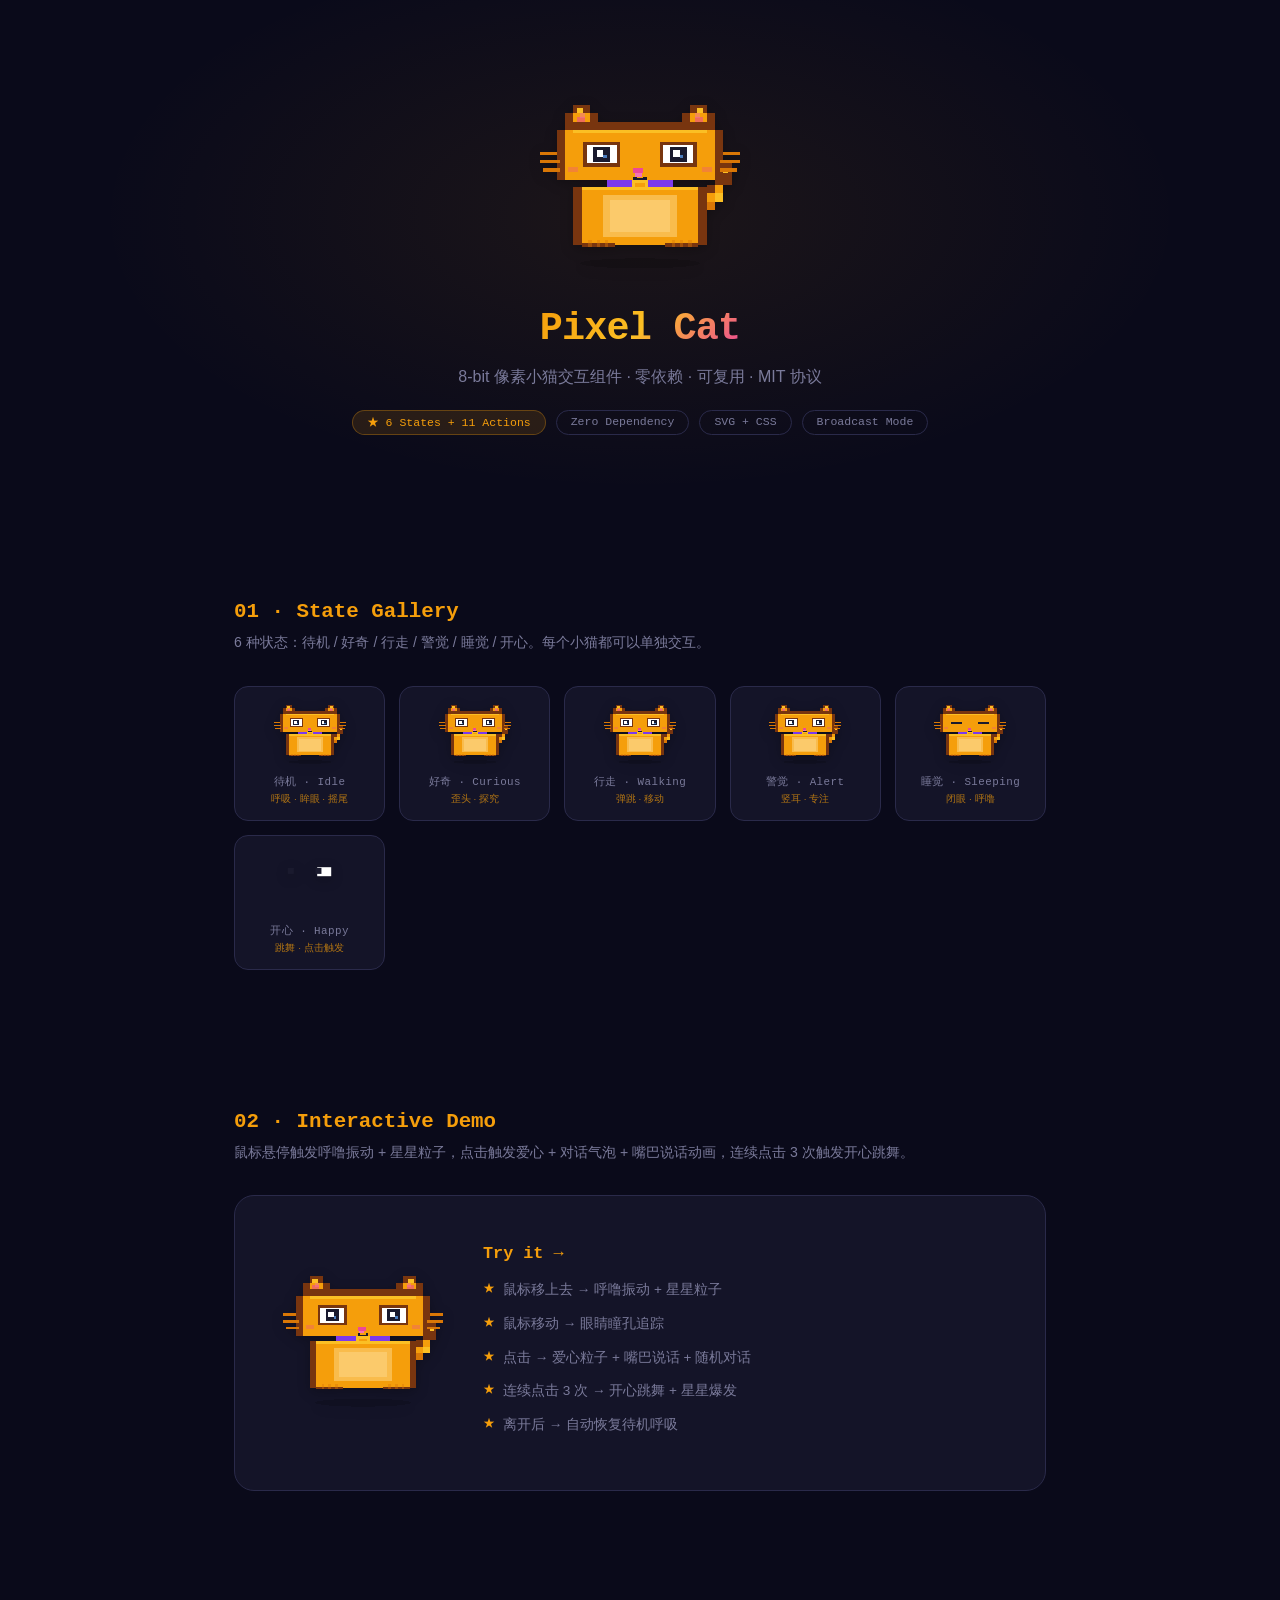
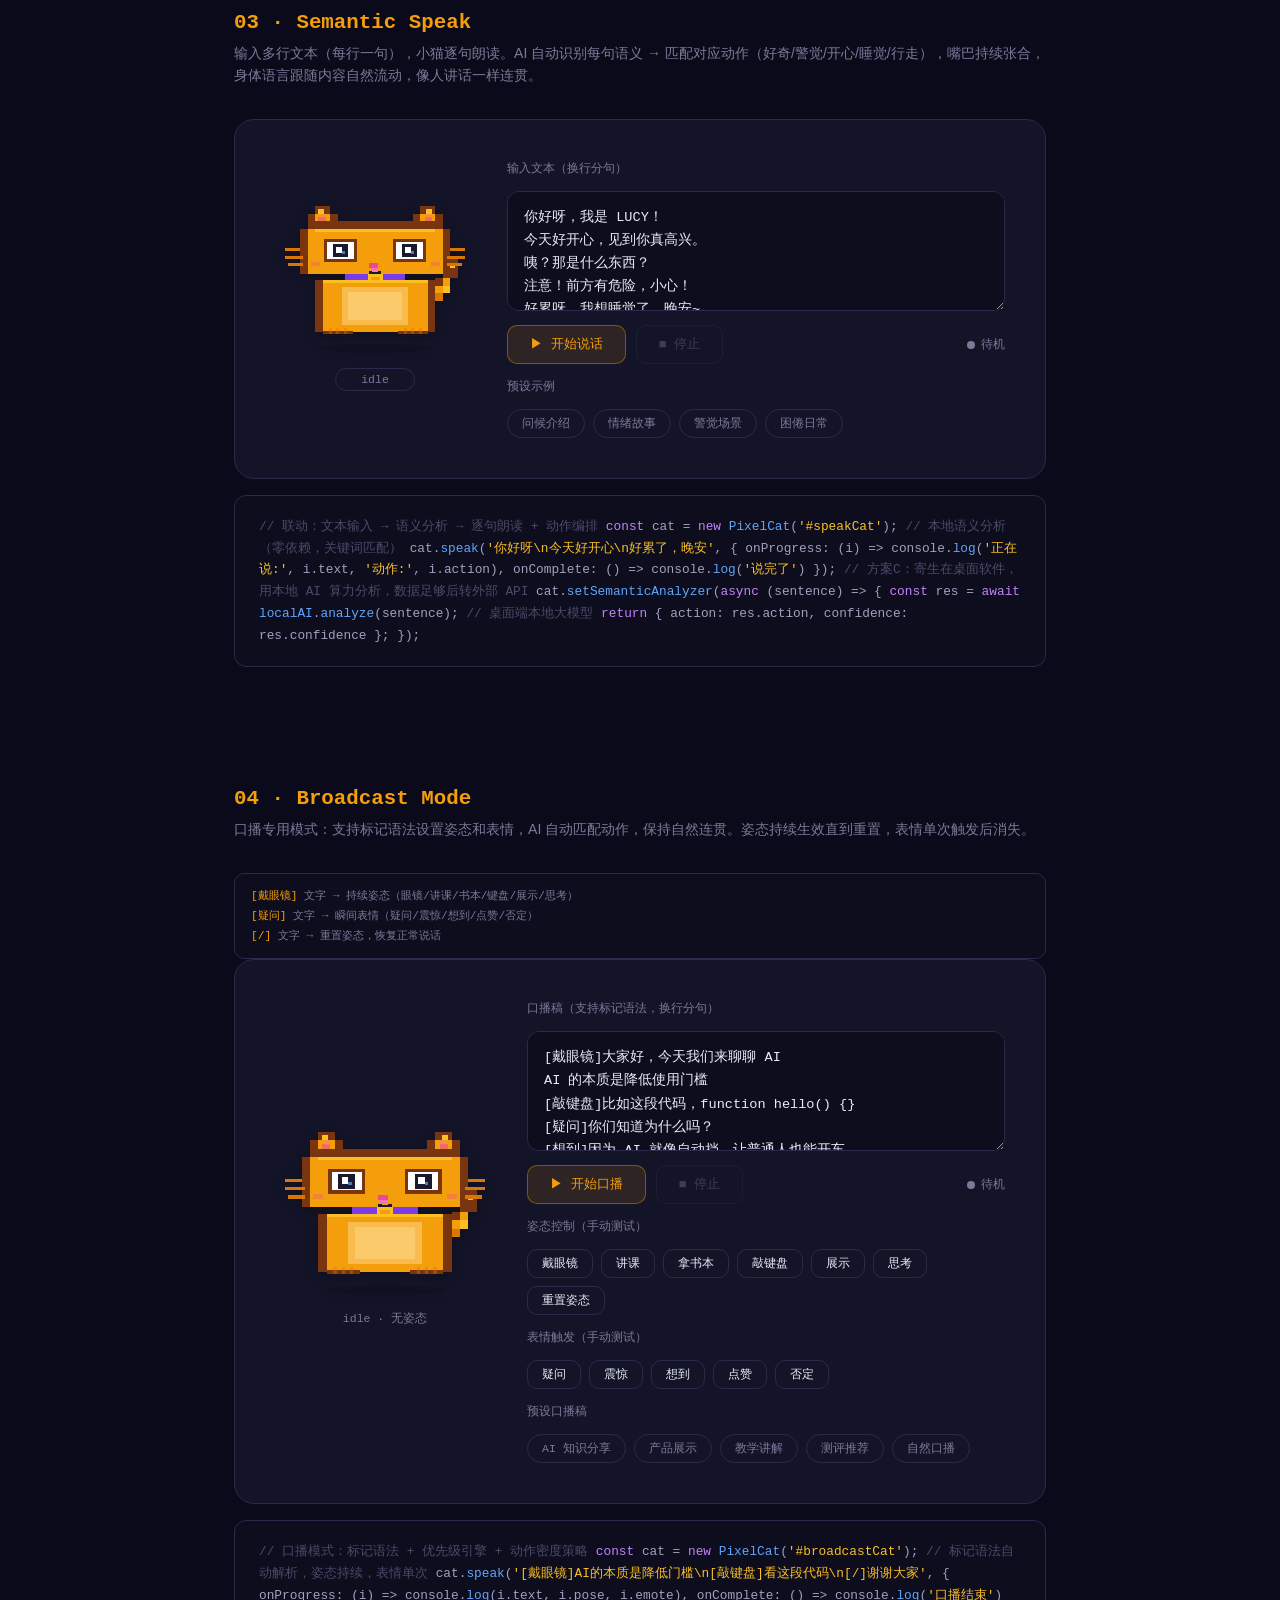
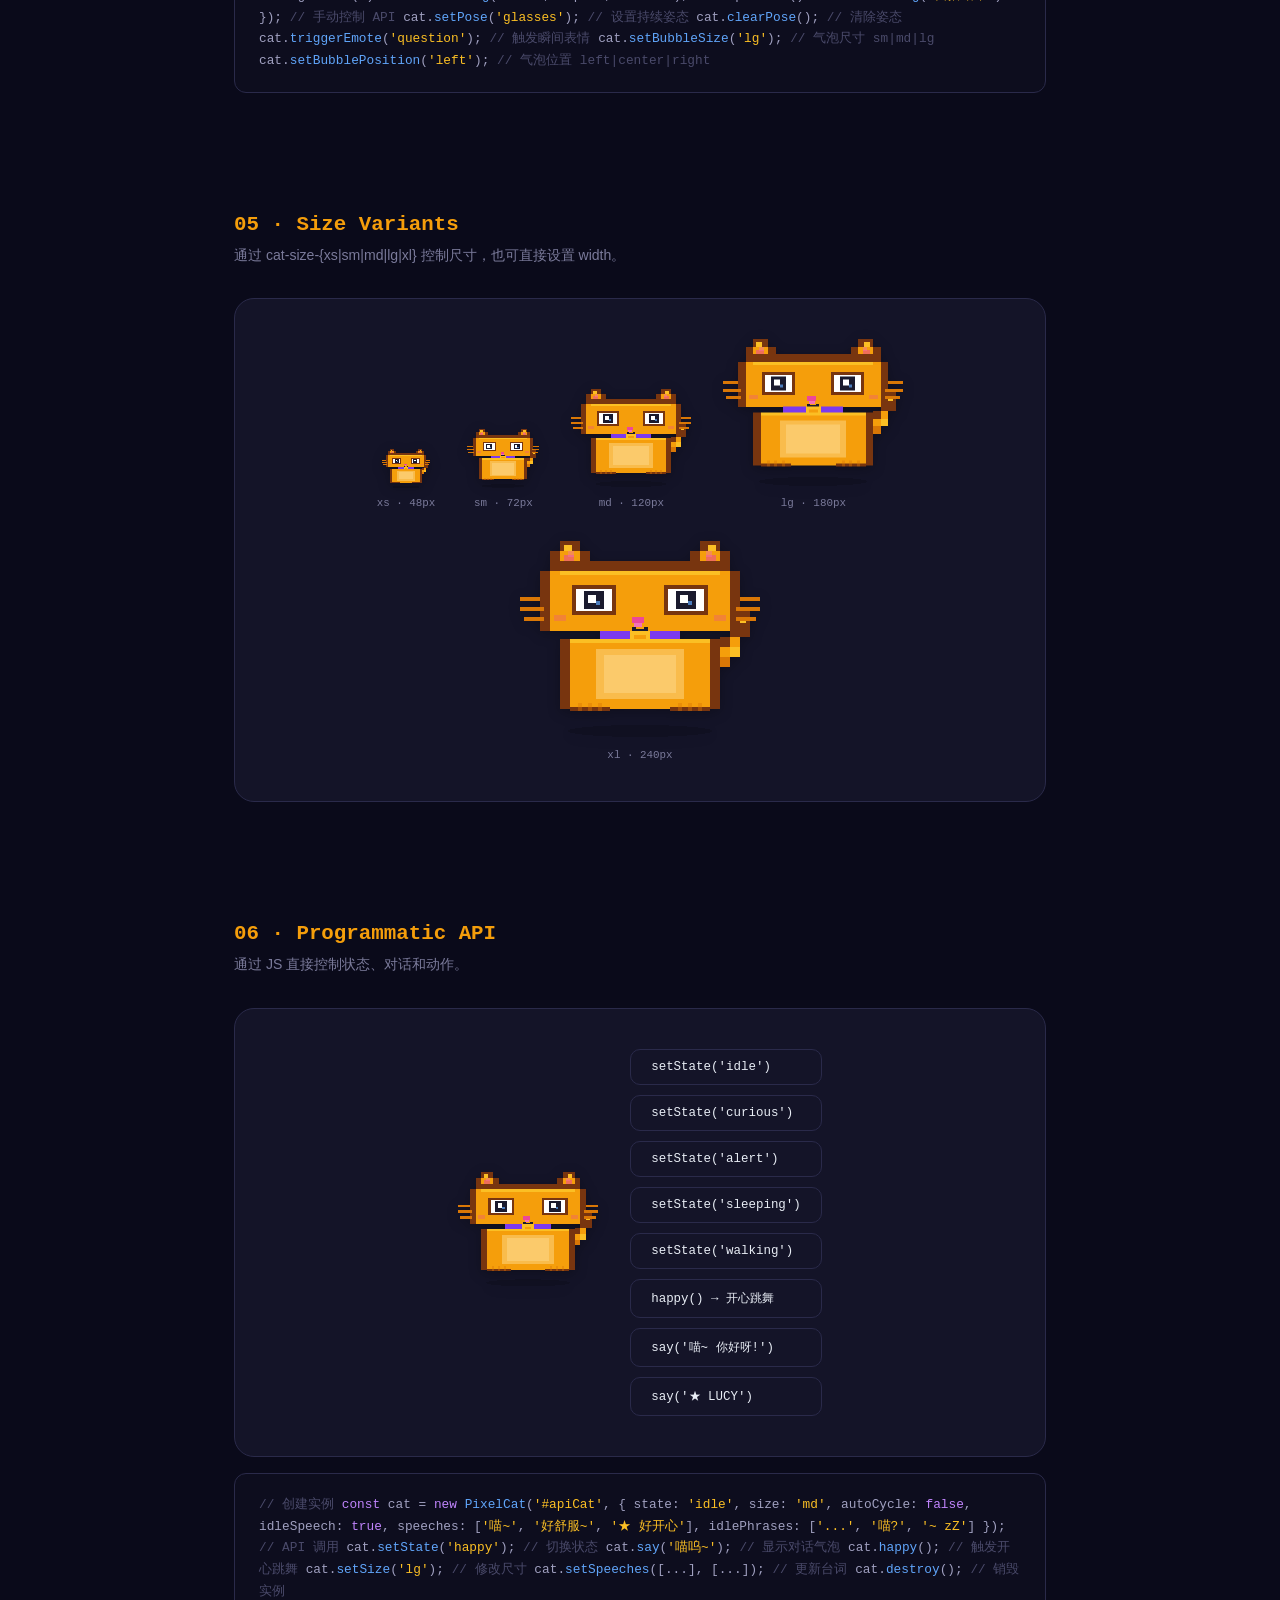
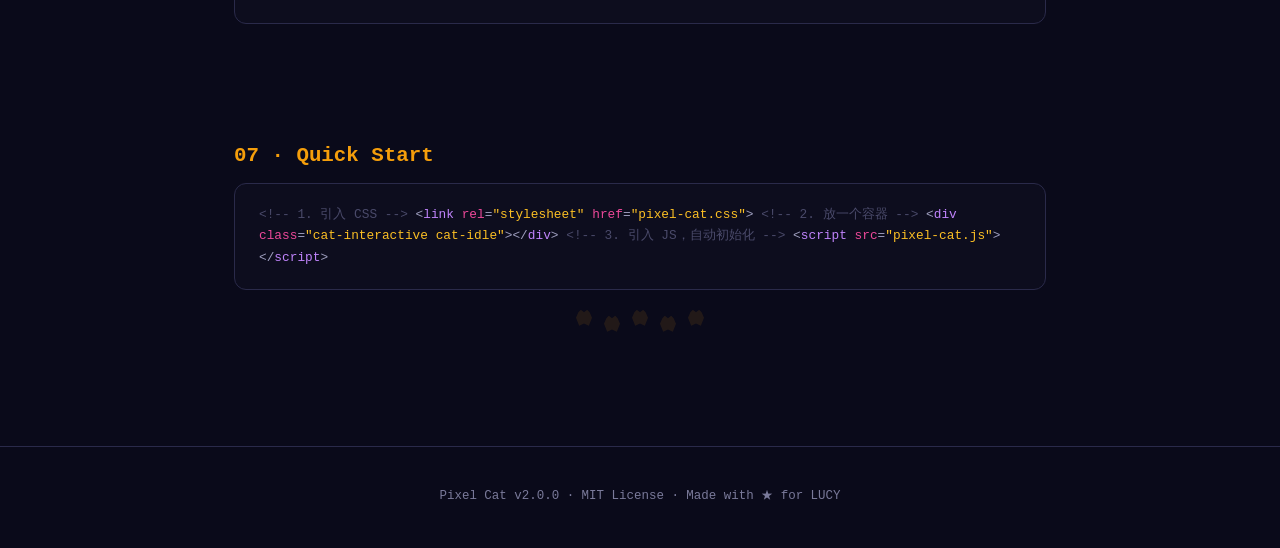
==== commit d2921e78: "v2.5.0: 自然口播节奏适配 + 智能气泡定位 - 朗读速度调整：MS_PER_CHAR 110→280ms（符合中文口播3-4字/秒） - 标点感知计时：句号/问号/感叹号后750ms呼吸停顿，" ====
--- a/index.html
+++ b/index.html
@@ -596,6 +596,7 @@
         <button class="speak-preset" data-bp="product">产品展示</button>
         <button class="speak-preset" data-bp="teach">教学讲解</button>
         <button class="speak-preset" data-bp="review">测评推荐</button>
+        <button class="speak-preset" data-bp="vlog">自然口播</button>
       </div>
     </div>
   </div>
@@ -837,7 +838,8 @@
     ai: '[戴眼镜]大家好，今天来聊聊 AI\nAI 的本质是降低使用门槛\n[敲键盘]比如这段代码\n[疑问]你们知道为什么吗？\n[想到]因为 AI 就像自动挡\n[展示]这就是 LUCY\n[/]谢谢大家！',
     product: '[展示]给大家看看我们的新产品\n这个产品叫 LUCY\n[戴眼镜]它是一个开源口袋终端\n[敲键盘]支持多种硬件接口\n[点赞]值得期待\n[/]谢谢支持！',
     teach: '[讲课]今天教大家一个知识点\n[拿书本]请翻到第三章\n[疑问]这里懂了吗？\n[想到]关键在于理解原理\n[点赞]很好，就是这样\n[/]下课！',
-    review: '[戴眼镜]今天测评一个产品\n[展示]就是这台 LUCY\n[震惊]功能竟然这么丰富\n[疑问]价格贵不贵呢？\n[点赞]性价比很高\n[/]推荐入手！'
+    review: '[戴眼镜]今天测评一个产品\n[展示]就是这台 LUCY\n[震惊]功能竟然这么丰富\n[疑问]价格贵不贵呢？\n[点赞]性价比很高\n[/]推荐入手！',
+    vlog: '除了让你觉得很厉害\n其实对你的真实工作\n没有任何帮助\n你刷到的很多 VIBE CODING 教程\n这件事现在有点被做反了\n因为他们在拿演示冒充产品\n[疑问]你觉得呢\n[想到]我有个想法\n[点赞]这一期是我的第一期口播\n现在最容易火的一种内容\n然后告诉你\n[/]谢谢观看！'
   };
 
   function updateBroadcastInfo(state, pose, emote) {
--- a/pixel-cat.css
+++ b/pixel-cat.css
@@ -1,6 +1,6 @@
 /* ============================================
    PIXEL CAT — 8-bit Interactive Pixel Cat Component
-   Version: 2.0.0 (broadcast mode: poses + emotes + markup)
+   Version: 2.5.0 (natural speech rhythm + smart bubble positioning)
    License: MIT
    ============================================
    Usage: <link rel="stylesheet" href="pixel-cat.css">
@@ -39,123 +39,608 @@
 
 /* ============================================
    3. BODY PART ANIMATIONS (idle loop)
+   v2.2 — Each part runs at its OWN timing with
+   richer keyframes (12-step) for organic motion.
+   Breathing now includes lateral expansion;
+   tail uses wave-like multi-segment sway;
+   ears twitch more frequently with variation;
+   whiskers flutter with asymmetric rhythm.
    ============================================ */
 .cat-body {
-  animation: cat-breathe 2.5s ease-in-out infinite;
+  animation: cat-breathe 3.2s cubic-bezier(0.4, 0, 0.6, 1) infinite;
   transform-origin: center bottom;
 }
 .cat-tail {
   transform-origin: 90px 63px;
-  animation: tail-wag 1.8s ease-in-out infinite;
+  animation: tail-wag 2.8s cubic-bezier(0.37, 0, 0.63, 1) infinite;
 }
 .cat-ear-l {
   animation: ear-twitch-l 5s ease-in-out infinite;
   transform-origin: 22px 10px;
 }
 .cat-ear-r {
-  animation: ear-twitch-r 5s ease-in-out infinite 0.7s;
+  animation: ear-twitch-r 4.7s ease-in-out infinite 1.2s;
   transform-origin: 95px 10px;
 }
-.eye-open { animation: blink 4s ease-in-out infinite; }
-.eye-closed { animation: blink-closed 4s ease-in-out infinite; opacity: 0; }
+.eye-open { animation: blink 4.5s ease-in-out infinite; }
+.eye-closed { animation: blink-closed 4.5s ease-in-out infinite; opacity: 0; }
 .cat-whisker-l {
-  animation: whisker-l 3s ease-in-out infinite;
+  animation: whisker-l 3.5s cubic-bezier(0.37, 0, 0.63, 1) infinite;
   transform-origin: 5px 34px;
 }
 .cat-whisker-r {
-  animation: whisker-r 3s ease-in-out infinite;
+  animation: whisker-r 3.8s cubic-bezier(0.37, 0, 0.63, 1) infinite 0.5s;
   transform-origin: 115px 34px;
 }
 
-/* --- idle keyframes --- */
+/* --- v2.3: 12-step organic breathing (DRAMATIC vertical + lateral) --- */
 @keyframes cat-breathe {
-  0%, 100% { transform: translateY(0) scaleY(1); }
-  50% { transform: translateY(-2px) scaleY(1.04); }
-}
+  0%, 100% { transform: translateY(0) scaleY(1) scaleX(1); }
+  8% { transform: translateY(-1px) scaleY(1.02) scaleX(1.01); }
+  16% { transform: translateY(-3px) scaleY(1.06) scaleX(1.02); }
+  25% { transform: translateY(-4px) scaleY(1.09) scaleX(1.03); }
+  33% { transform: translateY(-3px) scaleY(1.07) scaleX(1.025); }
+  42% { transform: translateY(-1px) scaleY(1.03) scaleX(1.012); }
+  50% { transform: translateY(0) scaleY(1) scaleX(1); }
+  58% { transform: translateY(-1px) scaleY(1.015) scaleX(1.006); }
+  66% { transform: translateY(-2px) scaleY(1.035) scaleX(1.015); }
+  75% { transform: translateY(-3px) scaleY(1.05) scaleX(1.02); }
+  83% { transform: translateY(-2px) scaleY(1.03) scaleX(1.012); }
+  91% { transform: translateY(-1px) scaleY(1.01) scaleX(1.004); }
+}
+
+/* --- v2.3: 12-step tail wave (DRAMATIC S-curve sway) --- */
 @keyframes tail-wag {
-  0%, 100% { transform: rotate(-14deg); }
-  50% { transform: rotate(20deg); }
-}
+  0%, 100% { transform: rotate(-22deg) translateY(0); }
+  8% { transform: rotate(-14deg) translateY(-1px); }
+  16% { transform: rotate(-2deg) translateY(-2px); }
+  25% { transform: rotate(12deg) translateY(-1px); }
+  33% { transform: rotate(28deg) translateY(0); }
+  41% { transform: rotate(38deg) translateY(-1px); }
+  50% { transform: rotate(42deg) translateY(-2px); }
+  58% { transform: rotate(38deg) translateY(-1px); }
+  66% { transform: rotate(28deg) translateY(0); }
+  75% { transform: rotate(12deg) translateY(1px); }
+  83% { transform: rotate(-2deg) translateY(0); }
+  91% { transform: rotate(-14deg) translateY(-1px); }
+}
+
+/* --- v2.3: richer ear twitch (DRAMATIC 3 burst cycles, large amplitude) --- */
 @keyframes ear-twitch-l {
-  0%, 82%, 100% { transform: rotate(0deg); }
-  86% { transform: rotate(-9deg); }
-  90% { transform: rotate(0deg); }
-  93% { transform: rotate(-5deg); }
-  96% { transform: rotate(0deg); }
+  0%, 38%, 100% { transform: rotate(0deg); }
+  40% { transform: rotate(-18deg); }
+  42% { transform: rotate(-4deg); }
+  44% { transform: rotate(-12deg); }
+  46% { transform: rotate(0deg); }
+  70% { transform: rotate(-10deg); }
+  72% { transform: rotate(0deg); }
+  85% { transform: rotate(-15deg); }
+  87% { transform: rotate(-5deg); }
+  89% { transform: rotate(-11deg); }
+  91% { transform: rotate(0deg); }
 }
 @keyframes ear-twitch-r {
-  0%, 82%, 100% { transform: rotate(0deg); }
-  86% { transform: rotate(9deg); }
-  90% { transform: rotate(0deg); }
-  93% { transform: rotate(5deg); }
-  96% { transform: rotate(0deg); }
-}
+  0%, 38%, 100% { transform: rotate(0deg); }
+  40% { transform: rotate(18deg); }
+  42% { transform: rotate(4deg); }
+  44% { transform: rotate(12deg); }
+  46% { transform: rotate(0deg); }
+  70% { transform: rotate(10deg); }
+  72% { transform: rotate(0deg); }
+  85% { transform: rotate(15deg); }
+  87% { transform: rotate(5deg); }
+  89% { transform: rotate(11deg); }
+  91% { transform: rotate(0deg); }
+}
+
+/* --- v2.2: natural double-blink (quick close-open-close-open) --- */
 @keyframes blink {
-  0%, 85%, 100% { opacity: 1; }
-  89%, 92% { opacity: 0; }
+  0%, 78%, 100% { opacity: 1; }
+  80%, 82% { opacity: 0; }
+  84% { opacity: 1; }
+  86%, 88% { opacity: 0; }
+  90% { opacity: 1; }
+  95%, 97% { opacity: 0; }
+  99% { opacity: 1; }
 }
 @keyframes blink-closed {
-  0%, 85%, 100% { opacity: 0; }
-  89%, 92% { opacity: 1; }
-}
+  0%, 78%, 100% { opacity: 0; }
+  80%, 82% { opacity: 1; }
+  84% { opacity: 0; }
+  86%, 88% { opacity: 1; }
+  90% { opacity: 0; }
+  95%, 97% { opacity: 1; }
+  99% { opacity: 0; }
+}
+
+/* --- v2.3: whisker flutter (DRAMATIC asymmetric, 8-step) --- */
 @keyframes whisker-l {
   0%, 100% { transform: rotate(0deg); }
-  50% { transform: rotate(-5deg); }
+  12% { transform: rotate(-5deg); }
+  25% { transform: rotate(-10deg); }
+  37% { transform: rotate(-6deg); }
+  50% { transform: rotate(-12deg); }
+  62% { transform: rotate(-4deg); }
+  75% { transform: rotate(-8deg); }
+  87% { transform: rotate(-3deg); }
 }
 @keyframes whisker-r {
   0%, 100% { transform: rotate(0deg); }
+  12% { transform: rotate(5deg); }
+  25% { transform: rotate(10deg); }
+  37% { transform: rotate(6deg); }
+  50% { transform: rotate(12deg); }
+  62% { transform: rotate(4deg); }
+  75% { transform: rotate(8deg); }
+  87% { transform: rotate(3deg); }
+}
+
+/* ============================================
+   4. STATE VARIANTS (v2.2 — deeply enriched)
+   Every state drives MULTIPLE body parts with
+   INDEPENDENT timings + RICH keyframes (8-12 step)
+   so each state has a unique, recognizable silhouette.
+   ============================================ */
+
+/* ─── IDLE: relaxed breathing + head drift + tail slow curl + ear micro-twitch ───
+   v2.4 — More organic head drift with natural pauses + decoupled cubic-bezier */
+.cat-idle {
+  animation: cat-breathe 3.2s cubic-bezier(0.4, 0, 0.6, 1) infinite;
+}
+.cat-idle .cat-head {
+  animation: head-idle-drift 8s cubic-bezier(0.4, 0, 0.4, 1) infinite;
+  transform-origin: center bottom;
+}
+.cat-idle .cat-tail {
+  animation: tail-idle-curl 6s cubic-bezier(0.37, 0, 0.63, 1) infinite;
+  transform-origin: 90px 63px;
+}
+.cat-idle .cat-ear-l {
+  animation: ear-idle-l 5.5s cubic-bezier(0.4, 0, 0.2, 1) infinite;
+  transform-origin: 22px 10px;
+}
+.cat-idle .cat-ear-r {
+  animation: ear-idle-r 5.2s cubic-bezier(0.4, 0, 0.2, 1) infinite 1.5s;
+  transform-origin: 95px 10px;
+}
+@keyframes head-idle-drift {
+  0%, 8%, 100% { transform: translateY(0) rotate(0deg); }
+  15% { transform: translateY(-2px) rotate(2deg); }
+  22% { transform: translateY(-3px) rotate(1deg); }
+  30%, 36% { transform: translateY(-2px) rotate(0deg); }
+  45% { transform: translateY(0) rotate(-2deg); }
+  52% { transform: translateY(-1px) rotate(-1.5deg); }
+  60%, 68% { transform: translateY(0) rotate(0deg); }
+  75% { transform: translateY(-1px) rotate(1deg); }
+  82%, 90% { transform: translateY(-1px) rotate(0.5deg); }
+}
+@keyframes tail-idle-curl {
+  0%, 100% { transform: rotate(-20deg) translateY(0); }
+  20% { transform: rotate(-10deg) translateY(-1px); }
+  40% { transform: rotate(5deg) translateY(0); }
+  50% { transform: rotate(15deg) translateY(-1px); }
+  60% { transform: rotate(8deg) translateY(0); }
+  80% { transform: rotate(-15deg) translateY(-1px); }
+}
+@keyframes ear-idle-l {
+  0%, 88%, 100% { transform: rotate(0deg); }
+  90% { transform: rotate(-12deg); }
+  92% { transform: rotate(0deg); }
+  94% { transform: rotate(-6deg); }
+  96% { transform: rotate(0deg); }
+}
+@keyframes ear-idle-r {
+  0%, 88%, 100% { transform: rotate(0deg); }
+  90% { transform: rotate(12deg); }
+  92% { transform: rotate(0deg); }
+  94% { transform: rotate(6deg); }
+  96% { transform: rotate(0deg); }
+}
+
+/* ─── WALKING: bounce + lateral sway + tail S-wave + head bob + whisker flutter ───
+   v2.4 — DECOUPLED timings (body 0.45s / tail 0.55s / head 0.5s / whiskers 0.65s / ears 0.48s)
+   + 8-step keyframes with weight-shift feel + organic cubic-bezier easing */
+.cat-walking {
+  animation: cat-walk 0.45s cubic-bezier(0.34, 1.56, 0.64, 1) infinite;
+}
+.cat-walking .cat-tail {
+  animation: tail-walk 0.55s cubic-bezier(0.37, 0, 0.63, 1) infinite;
+  transform-origin: 90px 63px;
+}
+.cat-walking .cat-head {
+  animation: head-walk 0.5s cubic-bezier(0.34, 1.56, 0.64, 1) infinite;
+  transform-origin: center bottom;
+}
+.cat-walking .cat-whisker-l {
+  animation: whisker-walk-l 0.65s cubic-bezier(0.37, 0, 0.63, 1) infinite;
+  transform-origin: 5px 34px;
+}
+.cat-walking .cat-whisker-r {
+  animation: whisker-walk-r 0.65s cubic-bezier(0.37, 0, 0.63, 1) infinite 0.1s;
+  transform-origin: 115px 34px;
+}
+.cat-walking .cat-ear-l {
+  animation: ear-walk-l 0.48s cubic-bezier(0.34, 1.56, 0.64, 1) infinite;
+  transform-origin: 22px 10px;
+}
+.cat-walking .cat-ear-r {
+  animation: ear-walk-r 0.48s cubic-bezier(0.34, 1.56, 0.64, 1) infinite 0.05s;
+  transform-origin: 95px 10px;
+}
+@keyframes cat-walk {
+  0%, 100% { transform: translateY(0) rotate(-3deg) scaleX(1) translateX(0); }
+  12% { transform: translateY(-4px) rotate(-1deg) scaleX(1.01) translateX(1px); }
+  25% { transform: translateY(-8px) rotate(1deg) scaleX(1.02) translateX(2px); }
+  37% { transform: translateY(-5px) rotate(2deg) scaleX(1.01) translateX(1px); }
+  50% { transform: translateY(-1px) rotate(3deg) scaleX(0.99) translateX(0); }
+  62% { transform: translateY(-6px) rotate(1deg) scaleX(1.01) translateX(-1px); }
+  75% { transform: translateY(-7px) rotate(-1deg) scaleX(1.02) translateX(-2px); }
+  87% { transform: translateY(-4px) rotate(-2deg) scaleX(1.01) translateX(-1px); }
+}
+@keyframes tail-walk {
+  0%, 100% { transform: rotate(-30deg) translateY(0); }
+  12% { transform: rotate(-18deg) translateY(-1px); }
+  25% { transform: rotate(-5deg) translateY(-2px); }
+  37% { transform: rotate(8deg) translateY(-1px); }
+  50% { transform: rotate(25deg) translateY(0); }
+  62% { transform: rotate(35deg) translateY(-1px); }
+  75% { transform: rotate(20deg) translateY(0); }
+  87% { transform: rotate(-3deg) translateY(-1px); }
+}
+@keyframes head-walk {
+  0%, 100% { transform: translateY(0) rotate(-2deg) translateX(0); }
+  25% { transform: translateY(-3px) rotate(1deg) translateX(1px); }
+  50% { transform: translateY(-1px) rotate(2deg) translateX(0); }
+  75% { transform: translateY(-4px) rotate(-1deg) translateX(-1px); }
+}
+@keyframes whisker-walk-l {
+  0%, 100% { transform: rotate(-4deg); }
+  20% { transform: rotate(-8deg); }
+  40% { transform: rotate(-12deg); }
+  60% { transform: rotate(-7deg); }
+  80% { transform: rotate(-10deg); }
+}
+@keyframes whisker-walk-r {
+  0%, 100% { transform: rotate(4deg); }
+  20% { transform: rotate(8deg); }
+  40% { transform: rotate(12deg); }
+  60% { transform: rotate(7deg); }
+  80% { transform: rotate(10deg); }
+}
+@keyframes ear-walk-l {
+  0%, 100% { transform: rotate(-5deg); }
+  30% { transform: rotate(2deg); }
   50% { transform: rotate(5deg); }
-}
-
-/* ============================================
-   4. STATE VARIANTS
-   ============================================ */
-.cat-idle {
-  animation: cat-breathe 2.5s ease-in-out infinite;
-}
-.cat-walking {
-  animation: cat-walk 0.5s ease-in-out infinite;
-}
+  70% { transform: rotate(0deg); }
+}
+@keyframes ear-walk-r {
+  0%, 100% { transform: rotate(5deg); }
+  30% { transform: rotate(-2deg); }
+  50% { transform: rotate(-5deg); }
+  70% { transform: rotate(0deg); }
+}
+
+/* ─── CURIOUS: deep head tilt + ears probe forward + tail circle probe + whiskers extend + body lean ───
+   v2.4 — DECOUPLED timings + ALTERNATING tilt direction + organic cubic-bezier */
 .cat-curious {
-  animation: cat-curious-tilt 1.5s ease-in-out infinite;
-  transform-origin: center bottom;
-}
+  animation: cat-curious-lean 1.8s cubic-bezier(0.4, 0, 0.2, 1) infinite;
+  transform-origin: center bottom;
+}
+.cat-curious .cat-head {
+  animation: head-curious 2.2s cubic-bezier(0.34, 1.56, 0.64, 1) infinite;
+  transform-origin: center bottom;
+}
+.cat-curious .cat-tail {
+  animation: tail-curious 3.5s cubic-bezier(0.37, 0, 0.63, 1) infinite;
+  transform-origin: 90px 63px;
+}
+.cat-curious .cat-ear-l {
+  animation: ear-curious-l 1.5s cubic-bezier(0.4, 0, 0.2, 1) infinite;
+  transform-origin: 22px 10px;
+}
+.cat-curious .cat-ear-r {
+  animation: ear-curious-r 1.5s cubic-bezier(0.4, 0, 0.2, 1) infinite 0.4s;
+  transform-origin: 95px 10px;
+}
+.cat-curious .cat-whisker-l {
+  animation: whisker-curious-l 2.5s cubic-bezier(0.37, 0, 0.63, 1) infinite;
+  transform-origin: 5px 34px;
+}
+.cat-curious .cat-whisker-r {
+  animation: whisker-curious-r 2.5s cubic-bezier(0.37, 0, 0.63, 1) infinite 0.4s;
+  transform-origin: 115px 34px;
+}
+@keyframes cat-curious-lean {
+  0%, 100% { transform: rotate(0deg) translateY(0) translateX(0); }
+  15% { transform: rotate(-3deg) translateY(-2px) translateX(2px); }
+  30% { transform: rotate(-5deg) translateY(-3px) translateX(3px); }
+  45% { transform: rotate(-3deg) translateY(-1px) translateX(1px); }
+  60% { transform: rotate(-4deg) translateY(-2px) translateX(2px); }
+  75% { transform: rotate(-2deg) translateY(-1px) translateX(1px); }
+  90% { transform: rotate(-3deg) translateY(-1px) translateX(1px); }
+}
+@keyframes head-curious {
+  0%, 100% { transform: rotate(0deg) translateY(0); }
+  10% { transform: rotate(-8deg) translateY(-2px); }
+  20% { transform: rotate(-15deg) translateY(-3px); }
+  35% { transform: rotate(-10deg) translateY(-2px); }
+  50% { transform: rotate(-18deg) translateY(-3px); }
+  65% { transform: rotate(-7deg) translateY(-1px); }
+  80% { transform: rotate(-13deg) translateY(-2px); }
+  90% { transform: rotate(-5deg) translateY(-1px); }
+}
+@keyframes tail-curious {
+  0%, 100% { transform: rotate(-12deg) translateY(0); }
+  12% { transform: rotate(0deg) translateY(-1px); }
+  25% { transform: rotate(15deg) translateY(-2px); }
+  40% { transform: rotate(30deg) translateY(0); }
+  50% { transform: rotate(38deg) translateY(-2px); }
+  60% { transform: rotate(25deg) translateY(0); }
+  75% { transform: rotate(5deg) translateY(-1px); }
+  87% { transform: rotate(-8deg) translateY(0); }
+}
+@keyframes ear-curious-l {
+  0%, 100% { transform: rotate(0deg); }
+  20% { transform: rotate(-20deg); }
+  40% { transform: rotate(-10deg); }
+  60% { transform: rotate(-15deg); }
+  80% { transform: rotate(-5deg); }
+}
+@keyframes ear-curious-r {
+  0%, 100% { transform: rotate(0deg); }
+  20% { transform: rotate(20deg); }
+  40% { transform: rotate(10deg); }
+  60% { transform: rotate(15deg); }
+  80% { transform: rotate(5deg); }
+}
+@keyframes whisker-curious-l {
+  0%, 100% { transform: rotate(0deg); }
+  25% { transform: rotate(-10deg); }
+  50% { transform: rotate(-18deg); }
+  75% { transform: rotate(-8deg); }
+}
+@keyframes whisker-curious-r {
+  0%, 100% { transform: rotate(0deg); }
+  25% { transform: rotate(10deg); }
+  50% { transform: rotate(18deg); }
+  75% { transform: rotate(8deg); }
+}
+
+/* ─── SLEEPING: eyes closed + deep breathe + dream twitch + ear droop + tail slow + head nestle ─── */
 .cat-sleeping .eye-open { opacity: 0 !important; animation: none; }
 .cat-sleeping .eye-closed { opacity: 1 !important; animation: none; }
-.cat-sleeping .cat-body { animation: cat-sleep 3s ease-in-out infinite; }
-.cat-sleeping .cat-tail { animation: none; transform: rotate(8deg); }
-.cat-alert .cat-ear-l { animation: ear-alert-l 1s ease-in-out infinite; }
-.cat-alert .cat-ear-r { animation: ear-alert-r 1s ease-in-out infinite; }
+.cat-sleeping .cat-body { animation: cat-sleep 4.5s ease-in-out infinite; }
+.cat-sleeping .cat-tail {
+  animation: tail-sleep 6s ease-in-out infinite;
+  transform-origin: 90px 63px;
+}
+.cat-sleeping .cat-ear-l {
+  animation: ear-sleep-l 5s ease-in-out infinite;
+  transform-origin: 22px 10px;
+}
+.cat-sleeping .cat-ear-r {
+  animation: ear-sleep-r 5s ease-in-out infinite 0.8s;
+  transform-origin: 95px 10px;
+}
+.cat-sleeping .cat-whisker-l {
+  animation: whisker-sleep-l 4s ease-in-out infinite;
+  transform-origin: 5px 34px;
+}
+.cat-sleeping .cat-whisker-r {
+  animation: whisker-sleep-r 4s ease-in-out infinite 0.6s;
+  transform-origin: 115px 34px;
+}
+.cat-sleeping .cat-head {
+  animation: head-sleep 4.5s ease-in-out infinite;
+  transform-origin: center bottom;
+}
+@keyframes cat-sleep {
+  0%, 100% { transform: translateY(0) scaleY(0.92) scaleX(1.02); }
+  15% { transform: translateY(2px) scaleY(0.96) scaleX(1.04); }
+  30% { transform: translateY(4px) scaleY(1.10) scaleX(1.06); }
+  45% { transform: translateY(5px) scaleY(1.15) scaleX(1.07); }
+  60% { transform: translateY(3px) scaleY(1.08) scaleX(1.04); }
+  75% { transform: translateY(2px) scaleY(0.98) scaleX(1.02); }
+  90% { transform: translateY(1px) scaleY(0.93) scaleX(1.01); }
+}
+@keyframes tail-sleep {
+  0%, 100% { transform: rotate(8deg) translateY(0); }
+  30% { transform: rotate(15deg) translateY(1px); }
+  50% { transform: rotate(12deg) translateY(0); }
+  70% { transform: rotate(20deg) translateY(1px); }
+}
+@keyframes ear-sleep-l {
+  0%, 100% { transform: rotate(8deg); }
+  40% { transform: rotate(15deg); }
+  70% { transform: rotate(5deg); }
+  85% { transform: rotate(12deg); }
+}
+@keyframes ear-sleep-r {
+  0%, 100% { transform: rotate(-8deg); }
+  40% { transform: rotate(-15deg); }
+  70% { transform: rotate(-5deg); }
+  85% { transform: rotate(-12deg); }
+}
+@keyframes whisker-sleep-l {
+  0%, 100% { transform: rotate(3deg); }
+  40% { transform: rotate(8deg); }
+  70% { transform: rotate(5deg); }
+}
+@keyframes whisker-sleep-r {
+  0%, 100% { transform: rotate(-3deg); }
+  40% { transform: rotate(-8deg); }
+  70% { transform: rotate(-5deg); }
+}
+@keyframes head-sleep {
+  0%, 100% { transform: translateY(2px) rotate(2deg); }
+  25% { transform: translateY(3px) rotate(3deg); }
+  50% { transform: translateY(5px) rotate(5deg); }
+  75% { transform: translateY(3px) rotate(2.5deg); }
+}
+
+/* ─── ALERT: arched back + puffed tail + ears sharp tremble + whiskers flat back + tense head ───
+   v2.4 — DECOUPLED timings (body 1s / ears 0.45s / tail 0.4s / head 0.85s / whiskers 0.7s)
+   + 6-step micro-variations for organic tension + sharp cubic-bezier */
+.cat-alert .cat-ear-l {
+  animation: ear-alert-l 0.45s cubic-bezier(0.16, 1, 0.3, 1) infinite;
+  transform-origin: 22px 10px;
+}
+.cat-alert .cat-ear-r {
+  animation: ear-alert-r 0.45s cubic-bezier(0.16, 1, 0.3, 1) infinite 0.08s;
+  transform-origin: 95px 10px;
+}
+.cat-alert .cat-body {
+  animation: cat-alert-arch 1s cubic-bezier(0.4, 0, 0.2, 1) infinite;
+  transform-origin: center bottom;
+}
+.cat-alert .cat-tail {
+  animation: tail-alert 0.4s cubic-bezier(0.16, 1, 0.3, 1) infinite;
+  transform-origin: 90px 63px;
+}
+.cat-alert .cat-whisker-l {
+  animation: whisker-alert-l 0.7s cubic-bezier(0.4, 0, 0.2, 1) infinite;
+  transform-origin: 5px 34px;
+}
+.cat-alert .cat-whisker-r {
+  animation: whisker-alert-r 0.7s cubic-bezier(0.4, 0, 0.2, 1) infinite 0.1s;
+  transform-origin: 115px 34px;
+}
+.cat-alert .cat-head {
+  animation: head-alert 0.85s cubic-bezier(0.16, 1, 0.3, 1) infinite;
+  transform-origin: center bottom;
+}
+@keyframes ear-alert-l {
+  0%, 100% { transform: rotate(-22deg); }
+  20% { transform: rotate(-32deg); }
+  40% { transform: rotate(-25deg); }
+  50% { transform: rotate(-38deg); }
+  70% { transform: rotate(-28deg); }
+  90% { transform: rotate(-35deg); }
+}
+@keyframes ear-alert-r {
+  0%, 100% { transform: rotate(22deg); }
+  20% { transform: rotate(32deg); }
+  40% { transform: rotate(25deg); }
+  50% { transform: rotate(38deg); }
+  70% { transform: rotate(28deg); }
+  90% { transform: rotate(35deg); }
+}
+@keyframes cat-alert-arch {
+  0%, 100% { transform: translateY(-4px) scaleY(0.88) scaleX(1.06); }
+  15% { transform: translateY(-6px) scaleY(0.84) scaleX(1.09); }
+  30% { transform: translateY(-5px) scaleY(0.86) scaleX(1.07); }
+  50% { transform: translateY(-8px) scaleY(0.80) scaleX(1.11); }
+  65% { transform: translateY(-5px) scaleY(0.85) scaleX(1.08); }
+  80% { transform: translateY(-7px) scaleY(0.82) scaleX(1.10); }
+}
+@keyframes tail-alert {
+  0%, 100% { transform: rotate(-45deg) scaleY(1.25) scaleX(0.85); }
+  30% { transform: rotate(-52deg) scaleY(1.32) scaleX(0.82); }
+  50% { transform: rotate(-48deg) scaleY(1.28) scaleX(0.83); }
+  70% { transform: rotate(-55deg) scaleY(1.35) scaleX(0.80); }
+}
+@keyframes whisker-alert-l {
+  0%, 100% { transform: rotate(15deg); }
+  30% { transform: rotate(20deg); }
+  50% { transform: rotate(17deg); }
+  70% { transform: rotate(22deg); }
+}
+@keyframes whisker-alert-r {
+  0%, 100% { transform: rotate(-15deg); }
+  30% { transform: rotate(-20deg); }
+  50% { transform: rotate(-17deg); }
+  70% { transform: rotate(-22deg); }
+}
+@keyframes head-alert {
+  0%, 100% { transform: translateY(-4px) rotate(0deg); }
+  20% { transform: translateY(-6px) rotate(3deg); }
+  40% { transform: translateY(-4px) rotate(-1deg); }
+  60% { transform: translateY(-7px) rotate(2deg); }
+  80% { transform: translateY(-5px) rotate(-2deg); }
+}
+
+/* ─── HAPPY: full dance + spin feel + tail spiral + ears alternate bounce + whiskers up + head joy ───
+   v2.4 — DECOUPLED timings (body 0.7s / tail 0.4s / head 0.65s / ears 0.55s+0.6s / whiskers 0.75s)
+   + 8-step varied bounce with horizontal drift + bouncy cubic-bezier */
 .cat-happy {
-  animation: cat-happy-dance 0.8s ease-in-out infinite;
-}
-
-/* --- state keyframes --- */
-@keyframes cat-walk {
-  0%, 100% { transform: translateY(0) rotate(-2deg); }
-  50% { transform: translateY(-6px) rotate(2deg); }
-}
-@keyframes cat-curious-tilt {
-  0%, 100% { transform: rotate(0deg) translateY(0); }
-  30% { transform: rotate(-9deg) translateY(-4px); }
-  60% { transform: rotate(-4deg) translateY(-2px); }
-}
-@keyframes cat-sleep {
-  0%, 100% { transform: translateY(0) scaleY(0.96); }
-  50% { transform: translateY(2px) scaleY(1.05); }
-}
-@keyframes ear-alert-l {
-  0%, 100% { transform: rotate(-14deg); }
-  50% { transform: rotate(-20deg); }
-}
-@keyframes ear-alert-r {
-  0%, 100% { transform: rotate(14deg); }
-  50% { transform: rotate(20deg); }
+  animation: cat-happy-dance 0.7s cubic-bezier(0.34, 1.56, 0.64, 1) infinite;
+}
+.cat-happy .cat-tail {
+  animation: tail-happy 0.4s cubic-bezier(0.37, 0, 0.63, 1) infinite;
+  transform-origin: 90px 63px;
+}
+.cat-happy .cat-ear-l {
+  animation: ear-happy-l 0.55s cubic-bezier(0.34, 1.56, 0.64, 1) infinite;
+  transform-origin: 22px 10px;
+}
+.cat-happy .cat-ear-r {
+  animation: ear-happy-r 0.6s cubic-bezier(0.34, 1.56, 0.64, 1) infinite 0.15s;
+  transform-origin: 95px 10px;
+}
+.cat-happy .cat-whisker-l {
+  animation: whisker-happy-l 0.75s cubic-bezier(0.37, 0, 0.63, 1) infinite;
+  transform-origin: 5px 34px;
+}
+.cat-happy .cat-whisker-r {
+  animation: whisker-happy-r 0.75s cubic-bezier(0.37, 0, 0.63, 1) infinite 0.12s;
+  transform-origin: 115px 34px;
+}
+.cat-happy .cat-head {
+  animation: head-happy 0.65s cubic-bezier(0.34, 1.56, 0.64, 1) infinite;
+  transform-origin: center bottom;
 }
 @keyframes cat-happy-dance {
-  0%, 100% { transform: translateY(0) rotate(0deg); }
-  25% { transform: translateY(-10px) rotate(-4deg); }
-  75% { transform: translateY(-10px) rotate(4deg); }
+  0%, 100% { transform: translateY(0) rotate(0deg) scale(1) translateX(0); }
+  12% { transform: translateY(-10px) rotate(-4deg) scale(1.03) translateX(-2px); }
+  25% { transform: translateY(-15px) rotate(-6deg) scale(1.04) translateX(-3px); }
+  37% { transform: translateY(-5px) rotate(-2deg) scale(1.01) translateX(-1px); }
+  50% { transform: translateY(-10px) rotate(5deg) scale(1.03) translateX(2px); }
+  62% { transform: translateY(-3px) rotate(6deg) scale(1.01) translateX(1px); }
+  75% { transform: translateY(-16px) rotate(-4deg) scale(1.05) translateX(-2px); }
+  87% { transform: translateY(-8px) rotate(-1deg) scale(1.02) translateX(-1px); }
+}
+@keyframes tail-happy {
+  0%, 100% { transform: rotate(-35deg) translateY(0); }
+  20% { transform: rotate(-10deg) translateY(-2px); }
+  40% { transform: rotate(15deg) translateY(0); }
+  50% { transform: rotate(38deg) translateY(-1px); }
+  60% { transform: rotate(22deg) translateY(0); }
+  80% { transform: rotate(-8deg) translateY(-2px); }
+}
+@keyframes ear-happy-l {
+  0%, 100% { transform: rotate(0deg); }
+  20% { transform: rotate(-18deg); }
+  40% { transform: rotate(-5deg); }
+  60% { transform: rotate(-14deg); }
+  80% { transform: rotate(-8deg); }
+}
+@keyframes ear-happy-r {
+  0%, 100% { transform: rotate(0deg); }
+  20% { transform: rotate(18deg); }
+  40% { transform: rotate(5deg); }
+  60% { transform: rotate(14deg); }
+  80% { transform: rotate(8deg); }
+}
+@keyframes whisker-happy-l {
+  0%, 100% { transform: rotate(-6deg); }
+  25% { transform: rotate(-12deg); }
+  50% { transform: rotate(-16deg); }
+  75% { transform: rotate(-8deg); }
+}
+@keyframes whisker-happy-r {
+  0%, 100% { transform: rotate(6deg); }
+  25% { transform: rotate(12deg); }
+  50% { transform: rotate(16deg); }
+  75% { transform: rotate(8deg); }
+}
+@keyframes head-happy {
+  0%, 100% { transform: translateY(0) rotate(0deg) translateX(0); }
+  15% { transform: translateY(-6px) rotate(-5deg) translateX(-2px); }
+  30% { transform: translateY(-3px) rotate(2deg) translateX(1px); }
+  45% { transform: translateY(-7px) rotate(5deg) translateX(2px); }
+  60% { transform: translateY(-2px) rotate(-2deg) translateX(-1px); }
+  75% { transform: translateY(-5px) rotate(-4deg) translateX(-1px); }
+  90% { transform: translateY(-2px) rotate(1deg) translateX(1px); }
 }
 
 /* ============================================
@@ -180,22 +665,31 @@
    6. INTERACTION EFFECTS
    ============================================ */
 
-/* --- mouth animation (speaking) --- */
+/* --- v2.5: mouth animation (speaking) — slower, more natural --- */
 .cat-mouth-closed { opacity: 1; }
 .cat-mouth-open { opacity: 0; }
 .cat-speaking .cat-mouth-closed {
-  animation: mouth-close-frame 0.18s steps(1, end) infinite;
+  animation: mouth-close-frame 0.32s steps(1, end) infinite;
 }
 .cat-speaking .cat-mouth-open {
-  animation: mouth-open-frame 0.18s steps(1, end) infinite;
+  animation: mouth-open-frame 0.32s steps(1, end) infinite;
 }
 @keyframes mouth-close-frame {
-  0%, 49% { opacity: 1; }
-  50%, 100% { opacity: 0; }
+  0%, 44% { opacity: 1; }
+  45%, 100% { opacity: 0; }
 }
 @keyframes mouth-open-frame {
-  0%, 49% { opacity: 0; }
-  50%, 100% { opacity: 1; }
+  0%, 44% { opacity: 0; }
+  45%, 100% { opacity: 1; }
+}
+
+/* --- v2.5: speaking body language — subtle micro-motion boost during idle speech --- */
+.cat-interactive.cat-speaking.cat-idle .cat-tail {
+  animation-duration: 2.5s !important;
+}
+.cat-interactive.cat-speaking.cat-idle .cat-whisker-l,
+.cat-interactive.cat-speaking.cat-idle .cat-whisker-r {
+  animation-duration: 1.4s !important;
 }
 
 /* --- purr vibration (hover) --- */
@@ -270,20 +764,25 @@
    ============================================ */
 .cat-speech {
   position: absolute;
-  top: -38px; left: 50%;
-  transform: translateX(-50%) translateY(4px);
+  top: -48px; left: 50%;
+  transform: translateX(-50%) translateY(6px);
   background: var(--pc-bg-card, #141428);
   border: 1.5px solid var(--pc-amber, #f59e0b);
-  border-radius: 10px;
-  padding: 5px 14px;
+  border-radius: 12px;
+  padding: 6px 14px;
   font-size: 0.72rem;
   font-family: 'JetBrains Mono', 'Courier New', monospace;
   color: var(--pc-amber, #f59e0b);
-  white-space: nowrap;
+  white-space: normal;
+  word-break: break-word;
+  text-align: center;
+  line-height: 1.4;
   opacity: 0;
   transition: opacity 0.3s, transform 0.3s;
   z-index: 20;
   pointer-events: none;
+  max-width: 200px;
+  min-width: 20px;
 }
 .cat-speech::after {
   content: '';
@@ -299,32 +798,86 @@
   transform: translateX(-50%) translateY(0);
 }
 
-/* --- v2.0: bubble size variants --- */
-.cat-bubble-sm { font-size: 0.62rem; padding: 3px 10px; max-width: 140px; }
-.cat-bubble-md { font-size: 0.72rem; padding: 5px 14px; max-width: 200px; }
-.cat-bubble-lg { font-size: 0.85rem; padding: 7px 18px; max-width: 280px; }
-
-/* --- v2.0: bubble position variants --- */
+/* --- v2.5: bubble size variants (auto-sized by text length) --- */
+.cat-bubble-sm { font-size: 0.65rem; padding: 4px 10px; max-width: 130px; border-radius: 10px; }
+.cat-bubble-md { font-size: 0.72rem; padding: 6px 14px; max-width: 180px; border-radius: 12px; }
+.cat-bubble-lg { font-size: 0.78rem; padding: 7px 16px; max-width: 240px; border-radius: 14px; }
+.cat-bubble-wide { max-width: 300px; }
+
+/* --- v2.5: think bubble shape (for question/idea emotes) --- */
+.cat-bubble-shape-think {
+  border-radius: 18px;
+  border-style: dashed;
+  border-width: 1px;
+  opacity: 0.9;
+}
+.cat-bubble-shape-think::after {
+  border-top-color: transparent;
+  border: 4px solid var(--pc-amber, #f59e0b);
+  border-radius: 50%;
+  width: 6px; height: 6px;
+  bottom: -12px;
+  left: 50%;
+  transform: translateX(-50%);
+  background: var(--pc-bg-card, #141428);
+}
+.cat-bubble-shape-think::before {
+  content: '';
+  position: absolute;
+  border: 3px solid var(--pc-amber, #f59e0b);
+  border-radius: 50%;
+  width: 4px; height: 4px;
+  bottom: -20px;
+  left: 50%;
+  transform: translateX(-50%);
+  background: var(--pc-bg-card, #141428);
+  opacity: 0.6;
+}
+
+/* --- v2.5: bubble position variants (shift to avoid emote overlap) --- */
 .cat-bubble-left {
   left: 0;
-  transform: translateY(4px);
-}
-.cat-bubble-left::after { left: 20px; transform: none; }
+  right: auto;
+  transform: translate(-70%, 6px);
+}
+.cat-bubble-left::after {
+  left: auto;
+  right: 12px;
+  transform: none;
+}
+.cat-bubble-left::before {
+  left: auto;
+  right: 12px;
+  transform: none;
+}
 .cat-interactive.cat-talking .cat-bubble-left {
-  transform: translateY(0);
+  transform: translate(-70%, 0);
 }
 
 .cat-bubble-right {
-  left: auto; right: 0;
-  transform: translateY(4px);
-}
-.cat-bubble-right::after { left: auto; right: 20px; transform: none; }
+  left: auto;
+  right: 0;
+  transform: translate(70%, 6px);
+}
+.cat-bubble-right::after {
+  left: 12px;
+  right: auto;
+  transform: none;
+}
+.cat-bubble-right::before {
+  left: 12px;
+  right: auto;
+  transform: none;
+}
 .cat-interactive.cat-talking .cat-bubble-right {
-  transform: translateY(0);
-}
-
-/* ============================================
-   8.5 v2.0 POSE PROP LAYER (inside SVG)
+  transform: translate(70%, 0);
+}
+
+/* ============================================
+   8.5 v2.2 POSE PROP LAYER (inside SVG)
+   v2.2 — Each pose now drives MULTIPLE body parts
+   (head + body + tail + ears + whiskers) with
+   independent timings for a fully alive feel.
    ============================================ */
 
 /* Prop layer is an SVG <g> — no CSS positioning needed,
@@ -335,69 +888,331 @@
 }
 .cat-prop-layer:empty { opacity: 0; }
 
-/* --- v2.0: Pose body language effects --- */
-
-/* Glasses: slight head tilt forward (studious) */
+/* --- v2.2: Pose body language with multi-part continuous animation --- */
+
+/* Glasses: reading nod + body lean forward + tail slow + ears relax + whiskers still */
 .cat-pose-glasses .cat-head {
-  transform: translateY(1px);
-  transition: transform 0.3s ease;
-}
-
-/* Teach: body leans forward slightly */
+  animation: pose-glasses-nod 3.5s ease-in-out infinite;
+  transform-origin: center bottom;
+}
+.cat-pose-glasses .cat-body {
+  transform-origin: center bottom;
+  animation: pose-glasses-lean 4s ease-in-out infinite;
+}
+.cat-pose-glasses .cat-tail {
+  transform-origin: 90px 63px;
+  animation: pose-glasses-tail 5s ease-in-out infinite;
+}
+.cat-pose-glasses .cat-ear-l {
+  transform-origin: 22px 10px;
+  animation: pose-glasses-ear 6s ease-in-out infinite;
+}
+.cat-pose-glasses .cat-ear-r {
+  transform-origin: 95px 10px;
+  animation: pose-glasses-ear 6s ease-in-out infinite 0.5s;
+}
+@keyframes pose-glasses-nod {
+  0%, 60%, 100% { transform: translateY(0) rotate(0deg); }
+  70% { transform: translateY(4px) rotate(3deg); }
+  80% { transform: translateY(2px) rotate(1.6deg); }
+  90% { transform: translateY(5px) rotate(2.4deg); }
+}
+@keyframes pose-glasses-lean {
+  0%, 100% { transform: translateY(1px) rotate(0deg) scaleY(1.02); }
+  50% { transform: translateY(3px) rotate(1deg) scaleY(1.03); }
+}
+@keyframes pose-glasses-tail {
+  0%, 100% { transform: rotate(-8deg) translateY(0); }
+  50% { transform: rotate(0deg) translateY(-1px); }
+}
+@keyframes pose-glasses-ear {
+  0%, 85%, 100% { transform: rotate(0deg); }
+  88% { transform: rotate(-6deg); }
+  90% { transform: rotate(0deg); }
+}
+
+/* Teach: body sway + head emphasize + tail balance + whiskers flutter + ears alert */
 .cat-pose-teach .cat-body {
   transform-origin: center bottom;
-  transform: rotate(-2deg) translateY(1px);
-  transition: transform 0.3s ease;
-}
-
-/* Book: body sits up straighter */
+  animation: pose-teach-sway 2.5s ease-in-out infinite;
+}
+.cat-pose-teach .cat-head {
+  transform-origin: center bottom;
+  animation: pose-teach-emphasis 2.5s ease-in-out infinite;
+}
+.cat-pose-teach .cat-tail {
+  transform-origin: 90px 63px;
+  animation: pose-teach-tail 2.5s ease-in-out infinite 0.3s;
+}
+.cat-pose-teach .cat-whisker-l {
+  transform-origin: 5px 34px;
+  animation: pose-teach-whisker 2.5s ease-in-out infinite;
+}
+.cat-pose-teach .cat-whisker-r {
+  transform-origin: 115px 34px;
+  animation: pose-teach-whisker 2.5s ease-in-out infinite 0.1s;
+}
+.cat-pose-teach .cat-ear-l {
+  transform-origin: 22px 10px;
+  animation: pose-teach-ear 2.5s ease-in-out infinite;
+}
+.cat-pose-teach .cat-ear-r {
+  transform-origin: 95px 10px;
+  animation: pose-teach-ear 2.5s ease-in-out infinite 0.1s;
+}
+@keyframes pose-teach-sway {
+  0%, 100% { transform: rotate(-2deg) translateY(1px) scaleY(1.02); }
+  33% { transform: rotate(-6deg) translateY(-1px) scaleY(1.04); }
+  66% { transform: rotate(0deg) translateY(2px) scaleY(1.01); }
+}
+@keyframes pose-teach-emphasis {
+  0%, 100% { transform: rotate(0deg) translateY(0); }
+  33% { transform: rotate(-6deg) translateY(-4px); }
+  66% { transform: rotate(2deg) translateY(-2px); }
+}
+@keyframes pose-teach-tail {
+  0%, 100% { transform: rotate(-10deg) translateY(0); }
+  33% { transform: rotate(20deg) translateY(-1px); }
+  66% { transform: rotate(0deg) translateY(0); }
+}
+@keyframes pose-teach-whisker {
+  0%, 100% { transform: rotate(0deg); }
+  50% { transform: rotate(-8deg); }
+}
+@keyframes pose-teach-ear {
+  0%, 100% { transform: rotate(-3deg); }
+  50% { transform: rotate(9deg); }
+}
+
+/* Book: immersive breathe + head tilt down + tail curl + whiskers relax + ears droop */
 .cat-pose-book .cat-body {
   transform-origin: center bottom;
-  transform: scaleY(1.02);
-  transition: transform 0.3s ease;
-}
-
-/* Keyboard: body leans forward (typing posture) */
+  animation: pose-book-breathe 3.5s ease-in-out infinite;
+}
+.cat-pose-book .cat-head {
+  transform-origin: center bottom;
+  animation: pose-book-tilt 4s ease-in-out infinite;
+}
+.cat-pose-book .cat-tail {
+  transform-origin: 90px 63px;
+  animation: pose-book-tail 5s ease-in-out infinite;
+}
+.cat-pose-book .cat-whisker-l {
+  transform-origin: 5px 34px;
+  animation: pose-book-whisker 4s ease-in-out infinite;
+}
+.cat-pose-book .cat-whisker-r {
+  transform-origin: 115px 34px;
+  animation: pose-book-whisker 4s ease-in-out infinite 0.3s;
+}
+.cat-pose-book .cat-ear-l {
+  transform-origin: 22px 10px;
+  animation: pose-book-ear 5s ease-in-out infinite;
+}
+.cat-pose-book .cat-ear-r {
+  transform-origin: 95px 10px;
+  animation: pose-book-ear 5s ease-in-out infinite 0.4s;
+}
+@keyframes pose-book-breathe {
+  0%, 100% { transform: scaleY(1.04) scaleX(1.01); }
+  30% { transform: scaleY(1.08) scaleX(1.02); }
+  60% { transform: scaleY(1.05) scaleX(1.016); }
+}
+@keyframes pose-book-tilt {
+  0%, 100% { transform: rotate(2deg) translateY(1px); }
+  50% { transform: rotate(6deg) translateY(3px); }
+}
+@keyframes pose-book-tail {
+  0%, 100% { transform: rotate(10deg) translateY(0); }
+  40% { transform: rotate(20deg) translateY(-1px); }
+  70% { transform: rotate(6deg) translateY(0); }
+}
+@keyframes pose-book-whisker {
+  0%, 100% { transform: rotate(1deg); }
+  50% { transform: rotate(5deg); }
+}
+@keyframes pose-book-ear {
+  0%, 100% { transform: rotate(3deg); }
+  50% { transform: rotate(7deg); }
+}
+
+/* Keyboard: typing rhythm + head focus + tail tuck + whiskers tense + ears perk */
 .cat-pose-keyboard .cat-body {
   transform-origin: center bottom;
-  transform: rotate(1deg) translateY(2px) scaleY(0.98);
-  transition: transform 0.3s ease;
-}
-
-/* Present: body stands taller (showing off) */
+  animation: pose-keyboard-type 0.25s ease-in-out infinite;
+}
+.cat-pose-keyboard .cat-head {
+  transform-origin: center bottom;
+  animation: pose-keyboard-focus 3s ease-in-out infinite;
+}
+.cat-pose-keyboard .cat-tail {
+  transform-origin: 90px 63px;
+  animation: pose-keyboard-tail 0.5s ease-in-out infinite;
+}
+.cat-pose-keyboard .cat-whisker-l {
+  transform-origin: 5px 34px;
+  animation: pose-keyboard-whisker 0.25s ease-in-out infinite;
+}
+.cat-pose-keyboard .cat-whisker-r {
+  transform-origin: 115px 34px;
+  animation: pose-keyboard-whisker 0.25s ease-in-out infinite 0.05s;
+}
+.cat-pose-keyboard .cat-ear-l {
+  transform-origin: 22px 10px;
+  animation: pose-keyboard-ear 0.5s ease-in-out infinite;
+}
+.cat-pose-keyboard .cat-ear-r {
+  transform-origin: 95px 10px;
+  animation: pose-keyboard-ear 0.5s ease-in-out infinite 0.1s;
+}
+@keyframes pose-keyboard-type {
+  0%, 100% { transform: rotate(1deg) translateY(2px) scaleY(0.96); }
+  50% { transform: rotate(2deg) translateY(3px) scaleY(0.94); }
+}
+@keyframes pose-keyboard-focus {
+  0%, 70%, 100% { transform: rotate(2deg) translateY(1px); }
+  80% { transform: rotate(-2deg) translateY(-3px); }
+  90% { transform: rotate(0deg) translateY(-1px); }
+}
+@keyframes pose-keyboard-tail {
+  0%, 100% { transform: rotate(-15deg) translateY(0); }
+  50% { transform: rotate(-9deg) translateY(1px); }
+}
+@keyframes pose-keyboard-whisker {
+  0%, 100% { transform: rotate(-2deg); }
+  50% { transform: rotate(-6deg); }
+}
+@keyframes pose-keyboard-ear {
+  0%, 100% { transform: rotate(-2deg); }
+  50% { transform: rotate(6deg); }
+}
+
+/* Present: show-off bounce + head lift + tail proud + sparkles + whiskers up + ears perk */
 .cat-pose-present .cat-body {
   transform-origin: center bottom;
-  transform: translateY(-2px) scaleY(1.03);
-  transition: transform 0.3s ease;
+  animation: pose-present-bounce 1.8s ease-in-out infinite;
+}
+.cat-pose-present .cat-head {
+  transform-origin: center bottom;
+  animation: pose-present-lift 1.8s ease-in-out infinite;
+}
+.cat-pose-present .cat-tail {
+  transform-origin: 90px 63px;
+  animation: pose-present-tail 1.8s ease-in-out infinite;
 }
 .cat-pose-present .cat-prop-present {
-  animation: present-sparkle 1.2s ease-in-out infinite alternate;
+  animation: present-sparkle 0.8s ease-in-out infinite alternate;
+}
+.cat-pose-present .cat-whisker-l {
+  transform-origin: 5px 34px;
+  animation: pose-present-whisker 1.8s ease-in-out infinite;
+}
+.cat-pose-present .cat-whisker-r {
+  transform-origin: 115px 34px;
+  animation: pose-present-whisker 1.8s ease-in-out infinite 0.1s;
+}
+.cat-pose-present .cat-ear-l {
+  transform-origin: 22px 10px;
+  animation: pose-present-ear 1.8s ease-in-out infinite;
+}
+.cat-pose-present .cat-ear-r {
+  transform-origin: 95px 10px;
+  animation: pose-present-ear 1.8s ease-in-out infinite 0.1s;
+}
+@keyframes pose-present-bounce {
+  0%, 100% { transform: translateY(-2px) scaleY(1.06) scaleX(1.02); }
+  50% { transform: translateY(-6px) scaleY(1.10) scaleX(1.04); }
+}
+@keyframes pose-present-lift {
+  0%, 100% { transform: translateY(-2px) rotate(0deg); }
+  50% { transform: translateY(-6px) rotate(-4deg); }
+}
+@keyframes pose-present-tail {
+  0%, 100% { transform: rotate(15deg) translateY(0); }
+  50% { transform: rotate(35deg) translateY(-2px); }
 }
 @keyframes present-sparkle {
-  0% { opacity: 0.6; }
-  100% { opacity: 1; }
-}
-
-/* Think: head tilts sideways (contemplating) */
+  0% { opacity: 0.5; transform: scale(0.8); }
+  100% { opacity: 1; transform: scale(1.2); }
+}
+@keyframes pose-present-whisker {
+  0%, 100% { transform: rotate(-3deg); }
+  50% { transform: rotate(-9deg); }
+}
+@keyframes pose-present-ear {
+  0%, 100% { transform: rotate(-5deg); }
+  50% { transform: rotate(-15deg); }
+}
+
+/* Think: slow head drift + body recline + tail sway + whiskers up + ears tilt */
 .cat-pose-think .cat-head {
-  transform: rotate(3deg) translateX(-2px);
-  transition: transform 0.3s ease;
-}
-
-/* ============================================
-   8.6 v2.0 EMOTE LAYER (above head, transient)
+  animation: pose-think-drift 5s ease-in-out infinite;
+  transform-origin: center bottom;
+}
+.cat-pose-think .cat-body {
+  transform-origin: center bottom;
+  animation: pose-think-recline 6s ease-in-out infinite;
+}
+.cat-pose-think .cat-tail {
+  transform-origin: 90px 63px;
+  animation: pose-think-tail 4s ease-in-out infinite;
+}
+.cat-pose-think .cat-whisker-l {
+  transform-origin: 5px 34px;
+  animation: pose-think-whisker 4s ease-in-out infinite;
+}
+.cat-pose-think .cat-whisker-r {
+  transform-origin: 115px 34px;
+  animation: pose-think-whisker 4s ease-in-out infinite 0.3s;
+}
+.cat-pose-think .cat-ear-l {
+  transform-origin: 22px 10px;
+  animation: pose-think-ear 5s ease-in-out infinite;
+}
+.cat-pose-think .cat-ear-r {
+  transform-origin: 95px 10px;
+  animation: pose-think-ear 5s ease-in-out infinite 0.2s;
+}
+@keyframes pose-think-drift {
+  0%, 100% { transform: rotate(3deg) translateX(-2px) translateY(0); }
+  25% { transform: rotate(9deg) translateX(-4px) translateY(-2px); }
+  50% { transform: rotate(5deg) translateX(-3px) translateY(0); }
+  75% { transform: rotate(7deg) translateX(-5px) translateY(-1px); }
+}
+@keyframes pose-think-recline {
+  0%, 100% { transform: rotate(1deg) translateY(0) scaleY(1.02); }
+  50% { transform: rotate(3deg) translateY(-2px) scaleY(1.03); }
+}
+@keyframes pose-think-tail {
+  0%, 100% { transform: rotate(-5deg) translateY(0); }
+  50% { transform: rotate(15deg) translateY(-1px); }
+}
+@keyframes pose-think-whisker {
+  0%, 100% { transform: rotate(-1deg); }
+  50% { transform: rotate(-5deg); }
+}
+@keyframes pose-think-ear {
+  0%, 100% { transform: rotate(-2deg); }
+  50% { transform: rotate(-8deg); }
+}
+
+/* ============================================
+   8.6 v2.2 EMOTE LAYER (above head, transient)
+   v2.2 — Each emote has a UNIQUE continuous
+   animation (no shared bob/shake). Pop-in is
+   richer with overshoot + settle.
    ============================================ */
 
 .cat-emote-layer {
   position: absolute;
-  top: -28px;
+  top: -36px;
   left: 50%;
   transform: translateX(-50%);
-  width: 20px;
-  height: 20px;
+  width: 22px;
+  height: 22px;
   opacity: 0;
   pointer-events: none;
-  z-index: 25;
+  z-index: 26;
   transition: opacity 0.2s ease;
 }
 .cat-emote-layer svg {
@@ -407,32 +1222,68 @@
 }
 .cat-emote-layer.cat-emote-show {
   opacity: 1;
-  animation: emote-pop 0.3s ease-out;
 }
 @keyframes emote-pop {
-  0% { opacity: 0; transform: translateX(-50%) scale(0.3) translateY(8px); }
-  60% { transform: translateX(-50%) scale(1.2) translateY(-2px); }
+  0% { opacity: 0; transform: translateX(-50%) scale(0.2) translateY(14px); }
+  40% { transform: translateX(-50%) scale(1.5) translateY(-6px); }
+  70% { transform: translateX(-50%) scale(0.92) translateY(2px); }
   100% { opacity: 1; transform: translateX(-50%) scale(1) translateY(0); }
 }
 
-/* --- emote type animations --- */
-.cat-emote-question { animation: emote-bob 0.8s ease-in-out infinite; }
-.cat-emote-shock { animation: emote-shake 0.15s ease-in-out infinite; }
-.cat-emote-idea { animation: emote-glow 0.6s ease-in-out infinite alternate; }
-.cat-emote-thumbsup { animation: emote-bob 1s ease-in-out infinite; }
-.cat-emote-deny { animation: emote-shake 0.3s ease-in-out infinite; }
-
-@keyframes emote-bob {
-  0%, 100% { transform: translateX(-50%) translateY(0); }
-  50% { transform: translateX(-50%) translateY(-3px); }
-}
-@keyframes emote-shake {
-  0%, 100% { transform: translateX(-50%) translateX(0); }
-  50% { transform: translateX(-50%) translateX(2px); }
-}
-@keyframes emote-glow {
-  0% { filter: drop-shadow(0 0 2px rgba(251,191,36,0.4)); }
-  100% { filter: drop-shadow(0 0 8px rgba(251,191,36,0.8)); }
+/* --- v2.2: each emote has UNIQUE continuous animation --- */
+
+/* Question: tilt + pulse scale (curious, uncertain) */
+.cat-emote-show.cat-emote-question {
+  animation: emote-pop 0.35s ease-out, emote-question-loop 1.2s ease-in-out infinite 0.35s;
+}
+@keyframes emote-question-loop {
+  0%, 100% { transform: translateX(-50%) translateY(0) scale(1) rotate(0deg); }
+  25% { transform: translateX(-50%) translateY(-4px) scale(1.15) rotate(-15deg); }
+  50% { transform: translateX(-50%) translateY(0) scale(1) rotate(0deg); }
+  75% { transform: translateX(-50%) translateY(-4px) scale(1.15) rotate(15deg); }
+}
+
+/* Shock: violent tremble + rapid scale pulse (alarmed) */
+.cat-emote-show.cat-emote-shock {
+  animation: emote-pop 0.25s ease-out, emote-shock-loop 0.15s ease-in-out infinite 0.25s;
+}
+@keyframes emote-shock-loop {
+  0%, 100% { transform: translateX(-50%) translateX(0) scale(1) rotate(0deg); }
+  25% { transform: translateX(-50%) translateX(-6px) scale(1.25) rotate(-10deg); }
+  50% { transform: translateX(-50%) translateX(0) scale(0.9) rotate(0deg); }
+  75% { transform: translateX(-50%) translateX(6px) scale(1.25) rotate(10deg); }
+}
+
+/* Idea: rise + glow pulse + slight spin (inspiration striking) */
+.cat-emote-show.cat-emote-idea {
+  animation: emote-pop 0.3s ease-out, emote-idea-loop 1s ease-in-out infinite 0.3s;
+}
+@keyframes emote-idea-loop {
+  0% { filter: drop-shadow(0 0 2px rgba(251,191,36,0.3)); transform: translateX(-50%) translateY(0) scale(1) rotate(0deg); }
+  25% { filter: drop-shadow(0 0 14px rgba(251,191,36,0.85)); transform: translateX(-50%) translateY(-6px) scale(1.2) rotate(-10deg); }
+  50% { filter: drop-shadow(0 0 20px rgba(251,191,36,1)); transform: translateX(-50%) translateY(-10px) scale(1.25) rotate(0deg); }
+  75% { filter: drop-shadow(0 0 14px rgba(251,191,36,0.85)); transform: translateX(-50%) translateY(-6px) scale(1.2) rotate(10deg); }
+  100% { filter: drop-shadow(0 0 2px rgba(251,191,36,0.3)); transform: translateX(-50%) translateY(0) scale(1) rotate(0deg); }
+}
+
+/* Thumbsup: firm nod + confirm scale (approval, solid) */
+.cat-emote-show.cat-emote-thumbsup {
+  animation: emote-pop 0.3s ease-out, emote-thumbsup-loop 0.8s ease-in-out infinite 0.3s;
+}
+@keyframes emote-thumbsup-loop {
+  0%, 100% { transform: translateX(-50%) translateY(0) scale(1) rotate(0deg); }
+  30% { transform: translateX(-50%) translateY(4px) scale(1.2) rotate(-6deg); }
+  60% { transform: translateX(-50%) translateY(0) scale(1.08) rotate(0deg); }
+}
+
+/* Deny: horizontal head-shake + shrink (rejection, disapproval) */
+.cat-emote-show.cat-emote-deny {
+  animation: emote-pop 0.3s ease-out, emote-deny-loop 0.4s ease-in-out infinite 0.3s;
+}
+@keyframes emote-deny-loop {
+  0%, 100% { transform: translateX(-50%) translateX(0) scale(1) rotate(0deg); }
+  25% { transform: translateX(-50%) translateX(-8px) scale(0.9) rotate(-8deg); }
+  75% { transform: translateX(-50%) translateX(8px) scale(0.9) rotate(8deg); }
 }
 
 /* ============================================
@@ -528,21 +1379,49 @@
 .cat-size-xl { width: 240px; }
 
 /* ============================================
-   13. REDUCED MOTION
+   13. REDUCED MOTION (v2.2 — covers all new multi-part selectors)
    ============================================ */
 @media (prefers-reduced-motion: reduce) {
   .cat-body, .cat-tail, .cat-ear-l, .cat-ear-r,
   .eye-open, .eye-closed, .cat-whisker-l, .cat-whisker-r,
-  .cat-idle, .cat-walking, .cat-curious, .cat-happy,
+  .cat-idle, .cat-idle .cat-head, .cat-idle .cat-tail,
+  .cat-idle .cat-ear-l, .cat-idle .cat-ear-r,
+  .cat-walking, .cat-walking .cat-tail, .cat-walking .cat-head,
+  .cat-walking .cat-whisker-l, .cat-walking .cat-whisker-r,
+  .cat-walking .cat-ear-l, .cat-walking .cat-ear-r,
+  .cat-curious, .cat-curious .cat-head, .cat-curious .cat-tail,
+  .cat-curious .cat-ear-l, .cat-curious .cat-ear-r,
+  .cat-curious .cat-whisker-l, .cat-curious .cat-whisker-r,
+  .cat-sleeping .cat-body, .cat-sleeping .cat-ear-l, .cat-sleeping .cat-ear-r,
+  .cat-sleeping .cat-whisker-l, .cat-sleeping .cat-whisker-r, .cat-sleeping .cat-head,
+  .cat-sleeping .cat-tail,
+  .cat-alert .cat-ear-l, .cat-alert .cat-ear-r, .cat-alert .cat-body,
+  .cat-alert .cat-tail, .cat-alert .cat-whisker-l, .cat-alert .cat-whisker-r, .cat-alert .cat-head,
+  .cat-happy, .cat-happy .cat-tail, .cat-happy .cat-ear-l, .cat-happy .cat-ear-r,
+  .cat-happy .cat-whisker-l, .cat-happy .cat-whisker-r, .cat-happy .cat-head,
   .cat-interactive.cat-purring, .paw-trail, .sleep-z,
   .cat-speaking .cat-mouth-closed, .cat-speaking .cat-mouth-open,
   .cat-emote-layer.cat-emote-show,
   .cat-emote-question, .cat-emote-shock, .cat-emote-idea,
   .cat-emote-thumbsup, .cat-emote-deny,
+  .cat-pose-glasses .cat-head, .cat-pose-glasses .cat-body,
+  .cat-pose-glasses .cat-tail, .cat-pose-glasses .cat-ear-l, .cat-pose-glasses .cat-ear-r,
+  .cat-pose-teach .cat-body, .cat-pose-teach .cat-head, .cat-pose-teach .cat-tail,
+  .cat-pose-teach .cat-whisker-l, .cat-pose-teach .cat-whisker-r,
+  .cat-pose-teach .cat-ear-l, .cat-pose-teach .cat-ear-r,
+  .cat-pose-book .cat-body, .cat-pose-book .cat-head, .cat-pose-book .cat-tail,
+  .cat-pose-book .cat-whisker-l, .cat-pose-book .cat-whisker-r,
+  .cat-pose-book .cat-ear-l, .cat-pose-book .cat-ear-r,
+  .cat-pose-keyboard .cat-body, .cat-pose-keyboard .cat-head, .cat-pose-keyboard .cat-tail,
+  .cat-pose-keyboard .cat-whisker-l, .cat-pose-keyboard .cat-whisker-r,
+  .cat-pose-keyboard .cat-ear-l, .cat-pose-keyboard .cat-ear-r,
+  .cat-pose-present .cat-body, .cat-pose-present .cat-head, .cat-pose-present .cat-tail,
   .cat-pose-present .cat-prop-present,
-  .cat-pose-glasses .cat-head, .cat-pose-teach .cat-body,
-  .cat-pose-book .cat-body, .cat-pose-keyboard .cat-body,
-  .cat-pose-present .cat-body, .cat-pose-think .cat-head {
+  .cat-pose-present .cat-whisker-l, .cat-pose-present .cat-whisker-r,
+  .cat-pose-present .cat-ear-l, .cat-pose-present .cat-ear-r,
+  .cat-pose-think .cat-head, .cat-pose-think .cat-body, .cat-pose-think .cat-tail,
+  .cat-pose-think .cat-whisker-l, .cat-pose-think .cat-whisker-r,
+  .cat-pose-think .cat-ear-l, .cat-pose-think .cat-ear-r {
     animation: none !important;
   }
 }
